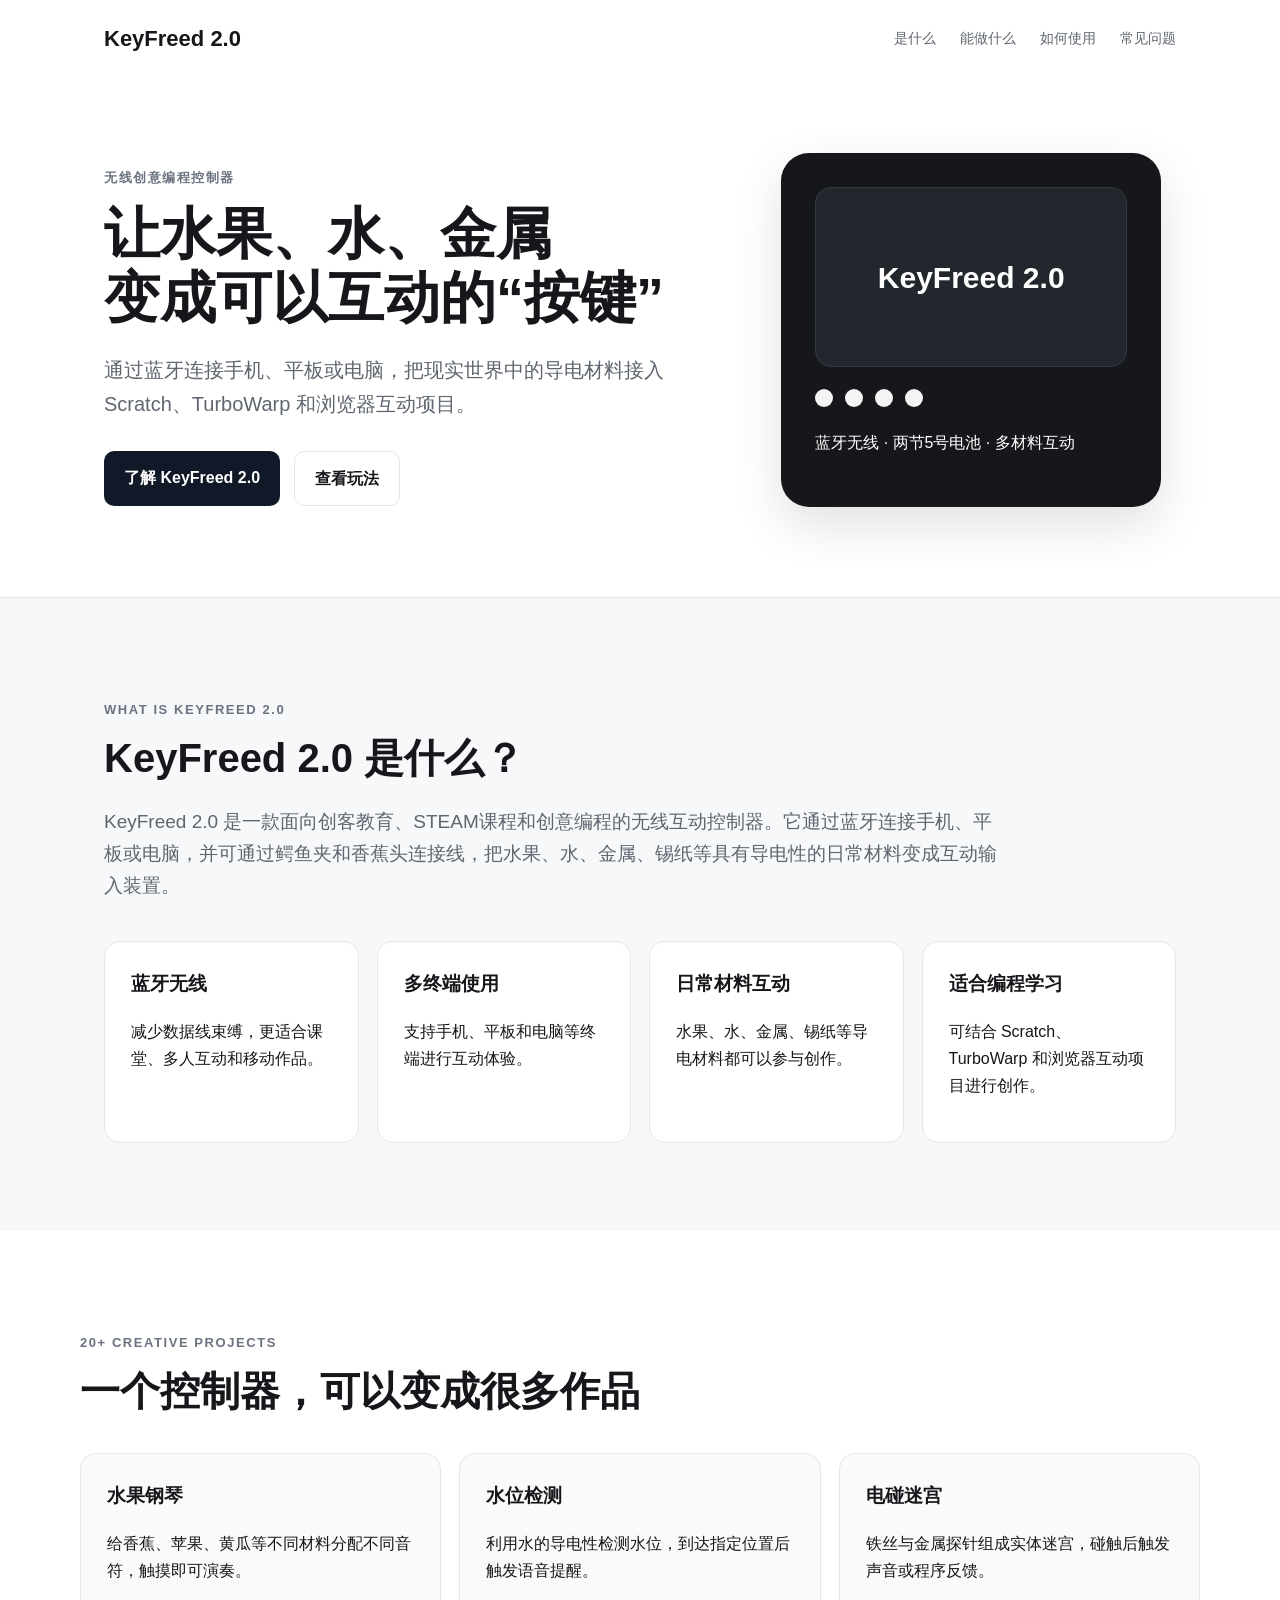
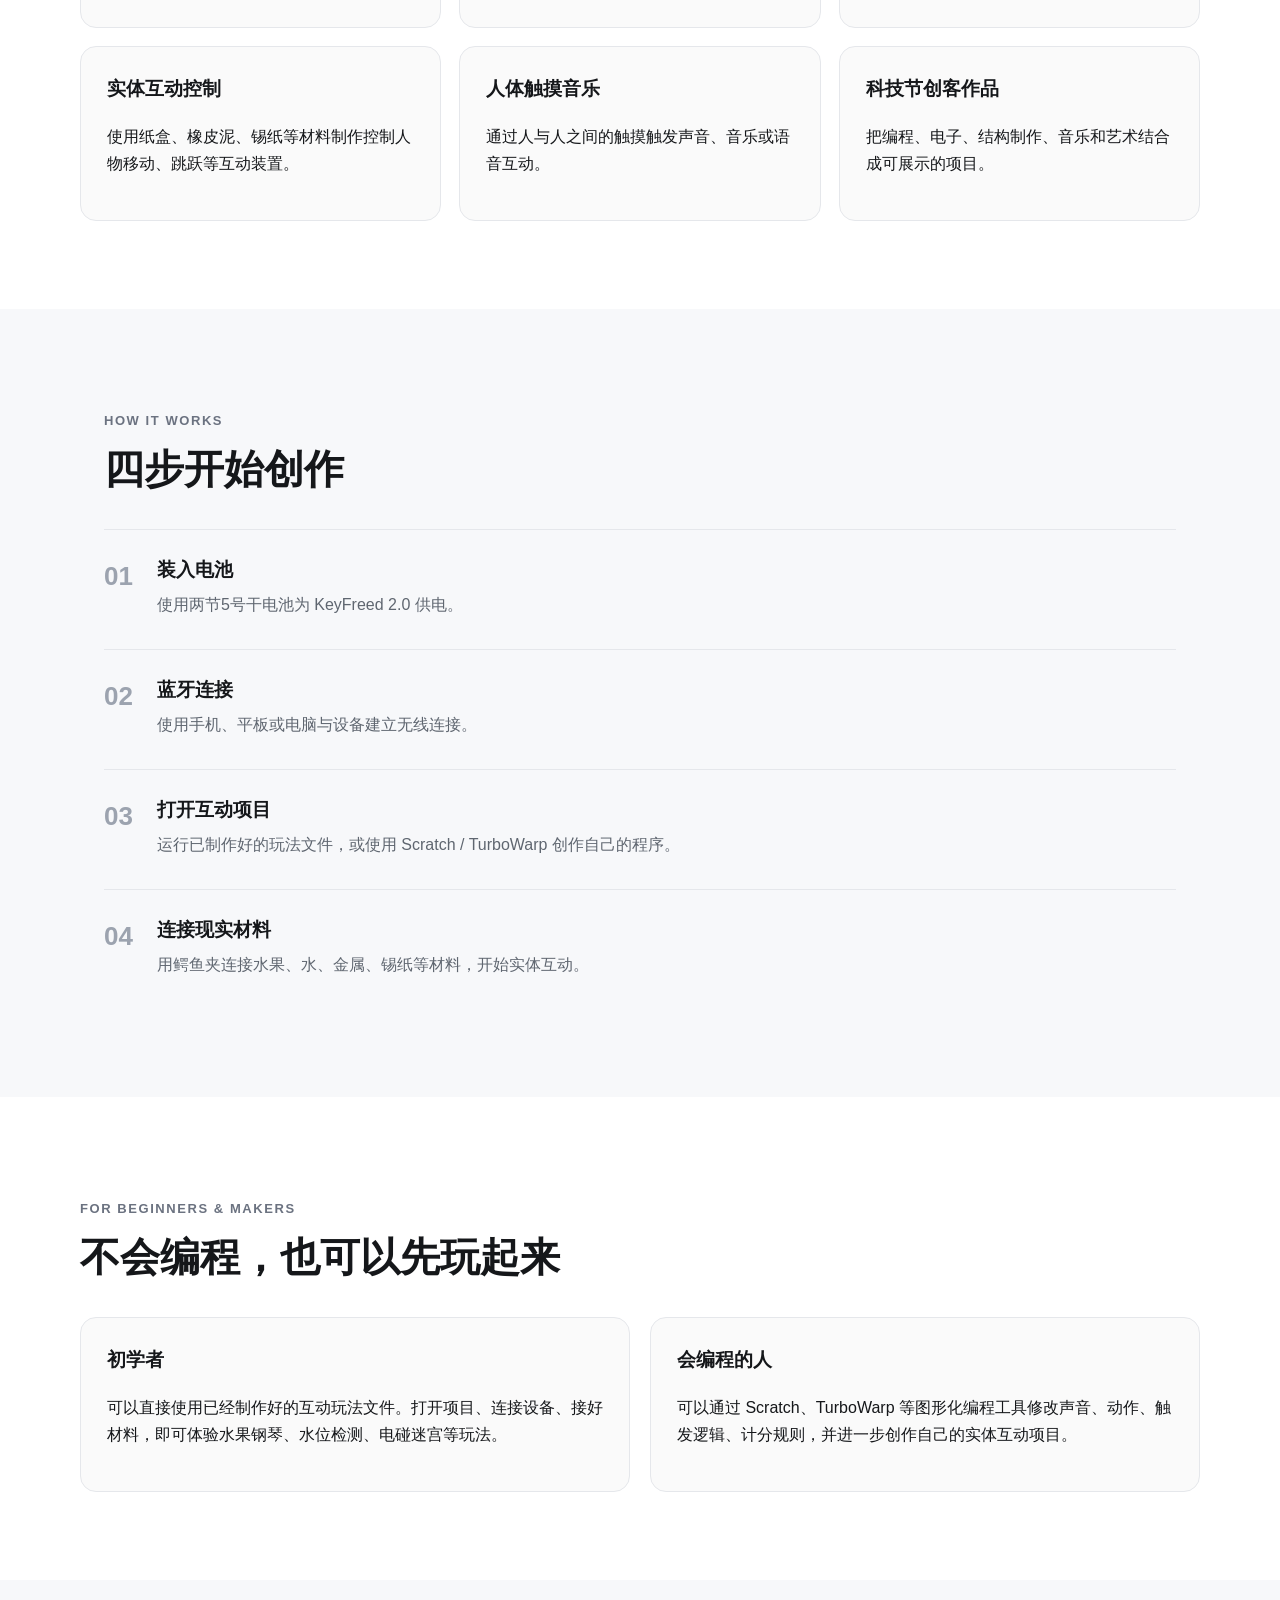
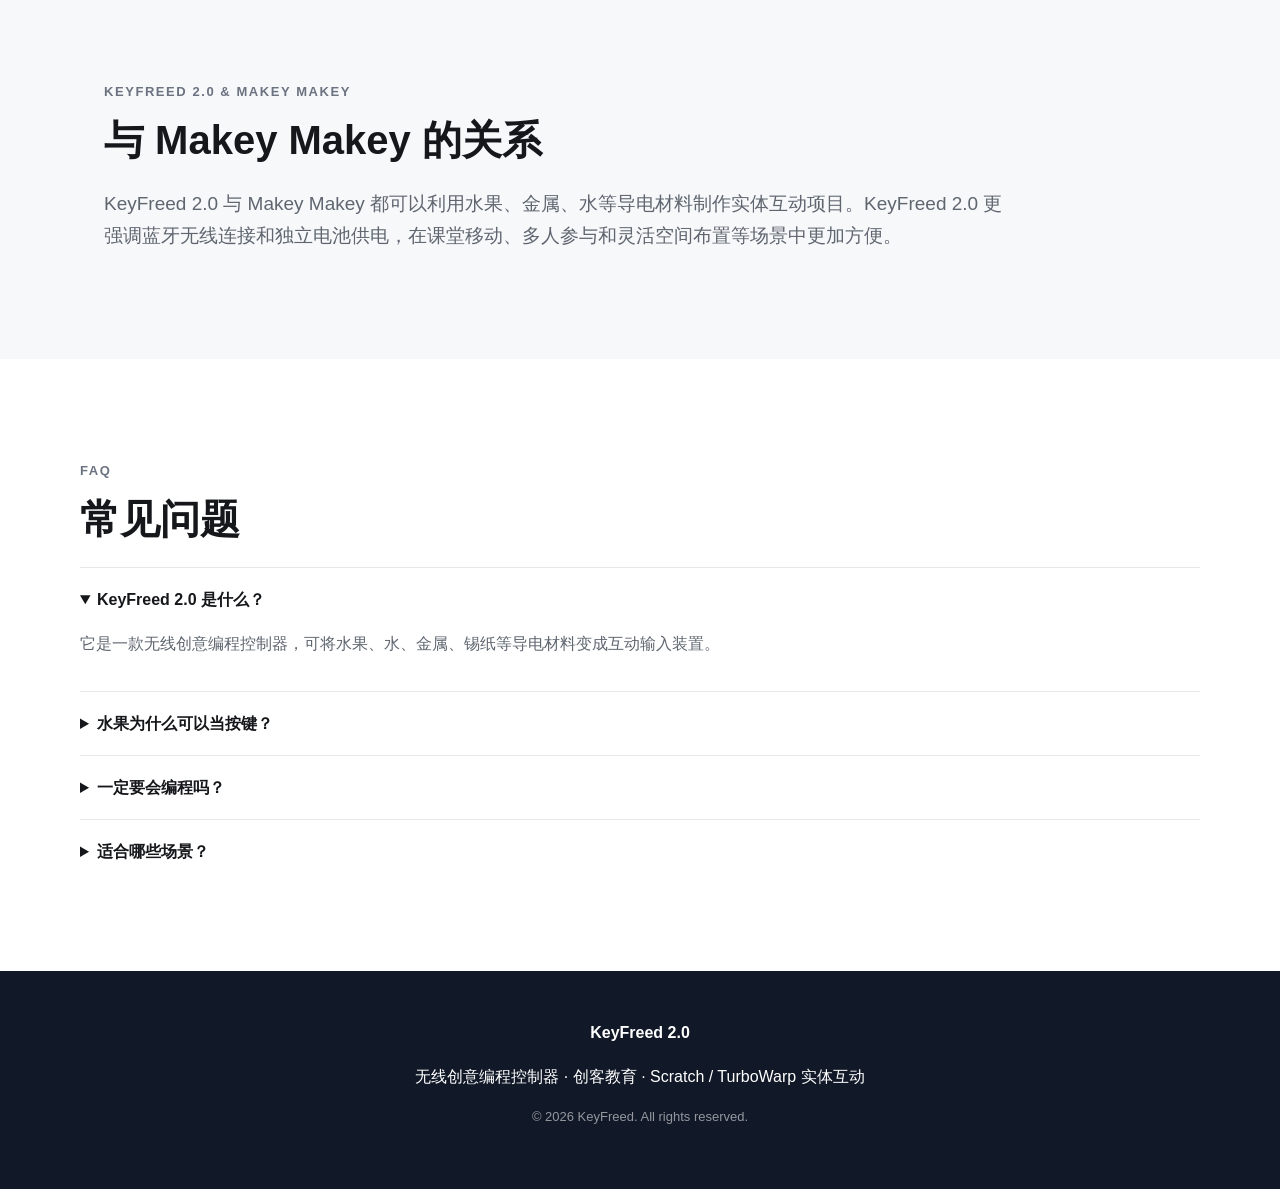
==== index.html @ 734311e0 "Add files via upload Initial KeyFreed 2.0 website" ====
<!DOCTYPE html>
<html lang="zh-CN">
<head>
  <meta charset="UTF-8" />
  <meta name="viewport" content="width=device-width, initial-scale=1.0" />
  <title>KeyFreed 2.0 无线创意编程控制器｜Scratch / TurboWarp 实体互动与创客教育</title>
  <meta name="description" content="KeyFreed 2.0 是一款无线创意编程控制器，通过蓝牙连接手机、平板或电脑，可将水果、水、金属、锡纸等导电材料变成互动输入装置，适合创客教育、STEAM课程、Scratch/TurboWarp实体互动和科技节项目。">
  <meta name="keywords" content="KeyFreed, KeyFreed 2.0, 无线创意编程控制器, Scratch实体互动, TurboWarp, 创客教育, STEAM, 水果钢琴, 水位传感器, 电碰迷宫, Makey Makey替代">
  <meta name="robots" content="index,follow,max-image-preview:large,max-snippet:-1,max-video-preview:-1">
  <link rel="canonical" href="https://YOUR-DOMAIN.com/" />
  <link rel="stylesheet" href="styles.css" />
  <script type="application/ld+json">
  {
    "@context": "https://schema.org",
    "@type": "Product",
    "name": "KeyFreed 2.0",
    "description": "无线创意编程控制器，通过蓝牙连接手机、平板或电脑，可将水果、水、金属、锡纸等导电材料变成互动输入装置。",
    "brand": {
      "@type": "Brand",
      "name": "KeyFreed"
    },
    "category": "创客教育硬件",
    "audience": {
      "@type": "Audience",
      "audienceType": "小学、幼儿园、创客教育、STEAM课程、Scratch/TurboWarp学习者"
    }
  }
  </script>
</head>
<body>
  <header class="hero">
    <nav class="nav">
      <div class="brand">KeyFreed 2.0</div>
      <div class="navlinks">
        <a href="#what">是什么</a>
        <a href="#uses">能做什么</a>
        <a href="#how">如何使用</a>
        <a href="#faq">常见问题</a>
      </div>
    </nav>
    <div class="hero-inner">
      <div>
        <p class="eyebrow">无线创意编程控制器</p>
        <h1>让水果、水、金属<br>变成可以互动的“按键”</h1>
        <p class="lead">通过蓝牙连接手机、平板或电脑，把现实世界中的导电材料接入 Scratch、TurboWarp 和浏览器互动项目。</p>
        <div class="actions">
          <a class="btn primary" href="#what">了解 KeyFreed 2.0</a>
          <a class="btn secondary" href="#uses">查看玩法</a>
        </div>
      </div>
      <div class="device-card">
        <div class="mock-device">
          <div class="screen">KeyFreed 2.0</div>
          <div class="dots">
            <span></span><span></span><span></span><span></span>
          </div>
          <p>蓝牙无线 · 两节5号电池 · 多材料互动</p>
        </div>
      </div>
    </div>
  </header>

  <main>
    <section id="what" class="section">
      <p class="eyebrow">WHAT IS KEYFREED 2.0</p>
      <h2>KeyFreed 2.0 是什么？</h2>
      <p class="intro">KeyFreed 2.0 是一款面向创客教育、STEAM课程和创意编程的无线互动控制器。它通过蓝牙连接手机、平板或电脑，并可通过鳄鱼夹和香蕉头连接线，把水果、水、金属、锡纸等具有导电性的日常材料变成互动输入装置。</p>
      <div class="grid4">
        <article><h3>蓝牙无线</h3><p>减少数据线束缚，更适合课堂、多人互动和移动作品。</p></article>
        <article><h3>多终端使用</h3><p>支持手机、平板和电脑等终端进行互动体验。</p></article>
        <article><h3>日常材料互动</h3><p>水果、水、金属、锡纸等导电材料都可以参与创作。</p></article>
        <article><h3>适合编程学习</h3><p>可结合 Scratch、TurboWarp 和浏览器互动项目进行创作。</p></article>
      </div>
    </section>

    <section id="uses" class="section alt">
      <p class="eyebrow">20+ CREATIVE PROJECTS</p>
      <h2>一个控制器，可以变成很多作品</h2>
      <div class="cards">
        <article><h3>水果钢琴</h3><p>给香蕉、苹果、黄瓜等不同材料分配不同音符，触摸即可演奏。</p></article>
        <article><h3>水位检测</h3><p>利用水的导电性检测水位，到达指定位置后触发语音提醒。</p></article>
        <article><h3>电碰迷宫</h3><p>铁丝与金属探针组成实体迷宫，碰触后触发声音或程序反馈。</p></article>
        <article><h3>实体互动控制</h3><p>使用纸盒、橡皮泥、锡纸等材料制作控制人物移动、跳跃等互动装置。</p></article>
        <article><h3>人体触摸音乐</h3><p>通过人与人之间的触摸触发声音、音乐或语音互动。</p></article>
        <article><h3>科技节创客作品</h3><p>把编程、电子、结构制作、音乐和艺术结合成可展示的项目。</p></article>
      </div>
    </section>

    <section id="how" class="section">
      <p class="eyebrow">HOW IT WORKS</p>
      <h2>四步开始创作</h2>
      <ol class="steps">
        <li><span>01</span><div><h3>装入电池</h3><p>使用两节5号干电池为 KeyFreed 2.0 供电。</p></div></li>
        <li><span>02</span><div><h3>蓝牙连接</h3><p>使用手机、平板或电脑与设备建立无线连接。</p></div></li>
        <li><span>03</span><div><h3>打开互动项目</h3><p>运行已制作好的玩法文件，或使用 Scratch / TurboWarp 创作自己的程序。</p></div></li>
        <li><span>04</span><div><h3>连接现实材料</h3><p>用鳄鱼夹连接水果、水、金属、锡纸等材料，开始实体互动。</p></div></li>
      </ol>
    </section>

    <section class="section alt">
      <p class="eyebrow">FOR BEGINNERS & MAKERS</p>
      <h2>不会编程，也可以先玩起来</h2>
      <div class="twocol">
        <article>
          <h3>初学者</h3>
          <p>可以直接使用已经制作好的互动玩法文件。打开项目、连接设备、接好材料，即可体验水果钢琴、水位检测、电碰迷宫等玩法。</p>
        </article>
        <article>
          <h3>会编程的人</h3>
          <p>可以通过 Scratch、TurboWarp 等图形化编程工具修改声音、动作、触发逻辑、计分规则，并进一步创作自己的实体互动项目。</p>
        </article>
      </div>
    </section>

    <section class="section">
      <p class="eyebrow">KEYFREED 2.0 & MAKEY MAKEY</p>
      <h2>与 Makey Makey 的关系</h2>
      <p class="intro">KeyFreed 2.0 与 Makey Makey 都可以利用水果、金属、水等导电材料制作实体互动项目。KeyFreed 2.0 更强调蓝牙无线连接和独立电池供电，在课堂移动、多人参与和灵活空间布置等场景中更加方便。</p>
    </section>

    <section id="faq" class="section alt">
      <p class="eyebrow">FAQ</p>
      <h2>常见问题</h2>
      <details open><summary>KeyFreed 2.0 是什么？</summary><p>它是一款无线创意编程控制器，可将水果、水、金属、锡纸等导电材料变成互动输入装置。</p></details>
      <details><summary>水果为什么可以当按键？</summary><p>水果含有水分和电解质，具有一定导电能力。人体触摸后会产生可被控制器检测的输入变化。</p></details>
      <details><summary>一定要会编程吗？</summary><p>不一定。初学者可以直接使用现成玩法文件；有编程基础的用户可以进一步修改和创作自己的项目。</p></details>
      <details><summary>适合哪些场景？</summary><p>适合小学、幼儿园、STEAM课程、创客课堂、少儿编程、科技节活动和家庭创意实验。</p></details>
    </section>
  </main>

  <footer>
    <strong>KeyFreed 2.0</strong>
    <p>无线创意编程控制器 · 创客教育 · Scratch / TurboWarp 实体互动</p>
    <p class="small">© 2026 KeyFreed. All rights reserved.</p>
  </footer>
</body>
</html>
---- styles.css ----
:root{--bg:#f7f8fa;--text:#15171a;--muted:#5f6670;--line:#e5e7eb;--card:#fff;--accent:#111827}
*{box-sizing:border-box}html{scroll-behavior:smooth}body{margin:0;font-family:Arial,"Microsoft YaHei",sans-serif;color:var(--text);background:var(--bg);line-height:1.7}
a{text-decoration:none;color:inherit}.hero{background:#fff;border-bottom:1px solid var(--line)}.nav{max-width:1120px;margin:auto;padding:20px 24px;display:flex;justify-content:space-between;align-items:center}
.brand{font-weight:800;font-size:22px}.navlinks{display:flex;gap:24px;color:var(--muted);font-size:14px}.hero-inner{max-width:1120px;margin:auto;padding:76px 24px 90px;display:grid;grid-template-columns:1.2fr .8fr;gap:48px;align-items:center}
.eyebrow{font-size:13px;letter-spacing:.12em;font-weight:700;color:#6b7280}.hero h1{font-size:56px;line-height:1.15;margin:10px 0 22px}.lead{font-size:20px;color:var(--muted);max-width:680px}.actions{display:flex;gap:14px;margin-top:30px}.btn{padding:13px 20px;border-radius:10px;font-weight:700}.primary{background:var(--accent);color:#fff}.secondary{border:1px solid var(--line);background:#fff}
.device-card{display:flex;justify-content:center}.mock-device{width:100%;max-width:380px;background:#15171a;color:#fff;border-radius:28px;padding:34px;box-shadow:0 18px 50px rgba(0,0,0,.12)}
.screen{height:180px;border:1px solid #343941;border-radius:16px;display:flex;align-items:center;justify-content:center;font-size:30px;font-weight:800;background:#22262d}.dots{display:flex;gap:12px;margin:22px 0}.dots span{width:18px;height:18px;border-radius:50%;background:#f4f4f5}
.section{max-width:1120px;margin:auto;padding:88px 24px}.section.alt{max-width:none;background:#fff}.section.alt>*{max-width:1120px;margin-left:auto;margin-right:auto}.section h2{font-size:40px;line-height:1.2;margin:10px 0 24px}.intro{font-size:19px;color:var(--muted);max-width:900px}
.grid4,.cards{display:grid;grid-template-columns:repeat(4,1fr);gap:18px;margin-top:38px}.cards{grid-template-columns:repeat(3,1fr)}article{background:var(--card);border:1px solid var(--line);padding:26px;border-radius:16px}article h3{margin-top:0}.alt article{background:#fafafa}
.steps{list-style:none;padding:0;margin:36px 0 0}.steps li{display:flex;gap:24px;border-top:1px solid var(--line);padding:24px 0}.steps span{font-size:26px;font-weight:800;color:#9ca3af}.steps h3{margin:0}.steps p{margin:6px 0;color:var(--muted)}
.twocol{display:grid;grid-template-columns:1fr 1fr;gap:20px;margin-top:36px}.twocol article{background:#fafafa}
details{border-top:1px solid var(--line);padding:18px 0}summary{font-weight:700;cursor:pointer}details p{color:var(--muted)}
footer{padding:48px 24px;text-align:center;background:#111827;color:#fff}.small{opacity:.55;font-size:13px}
@media (max-width:850px){.hero-inner{grid-template-columns:1fr}.hero h1{font-size:42px}.grid4,.cards,.twocol{grid-template-columns:1fr 1fr}.navlinks{display:none}}
@media (max-width:560px){.hero h1{font-size:34px}.grid4,.cards,.twocol{grid-template-columns:1fr}.section h2{font-size:32px}}
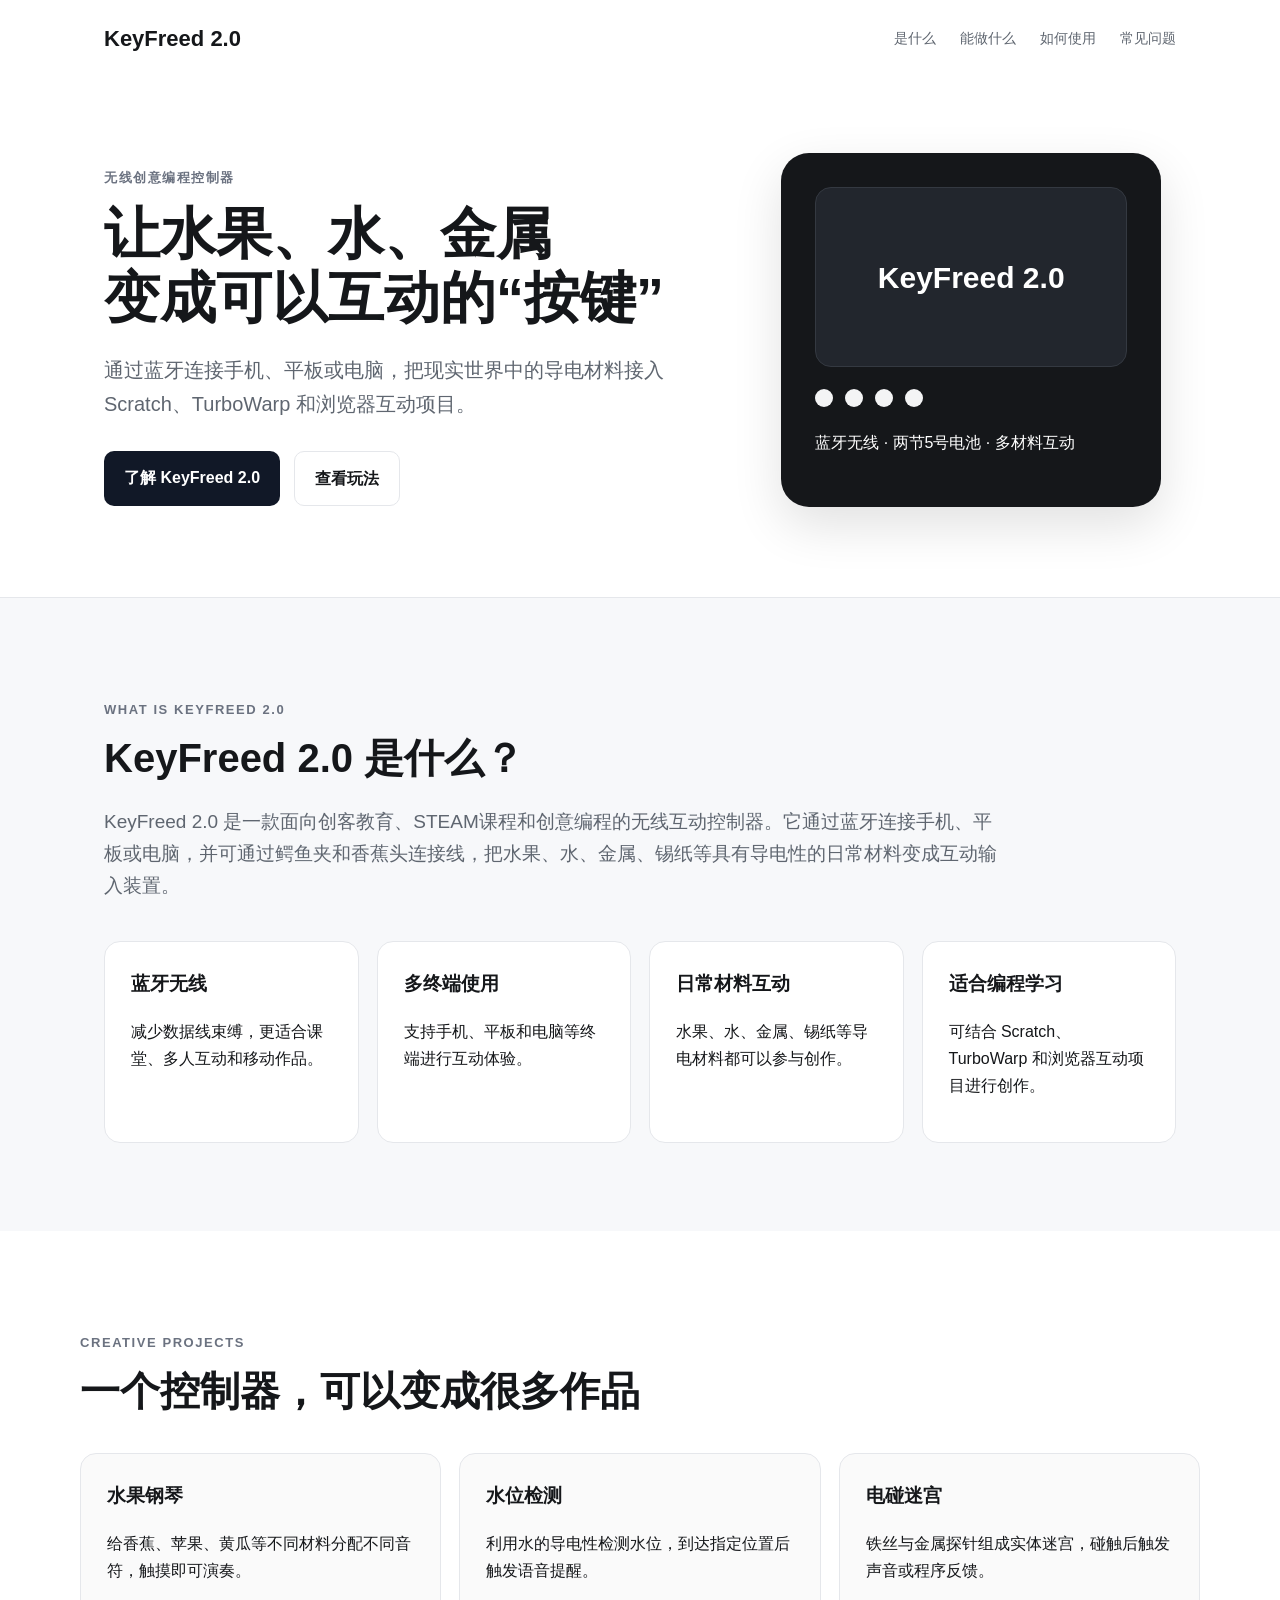
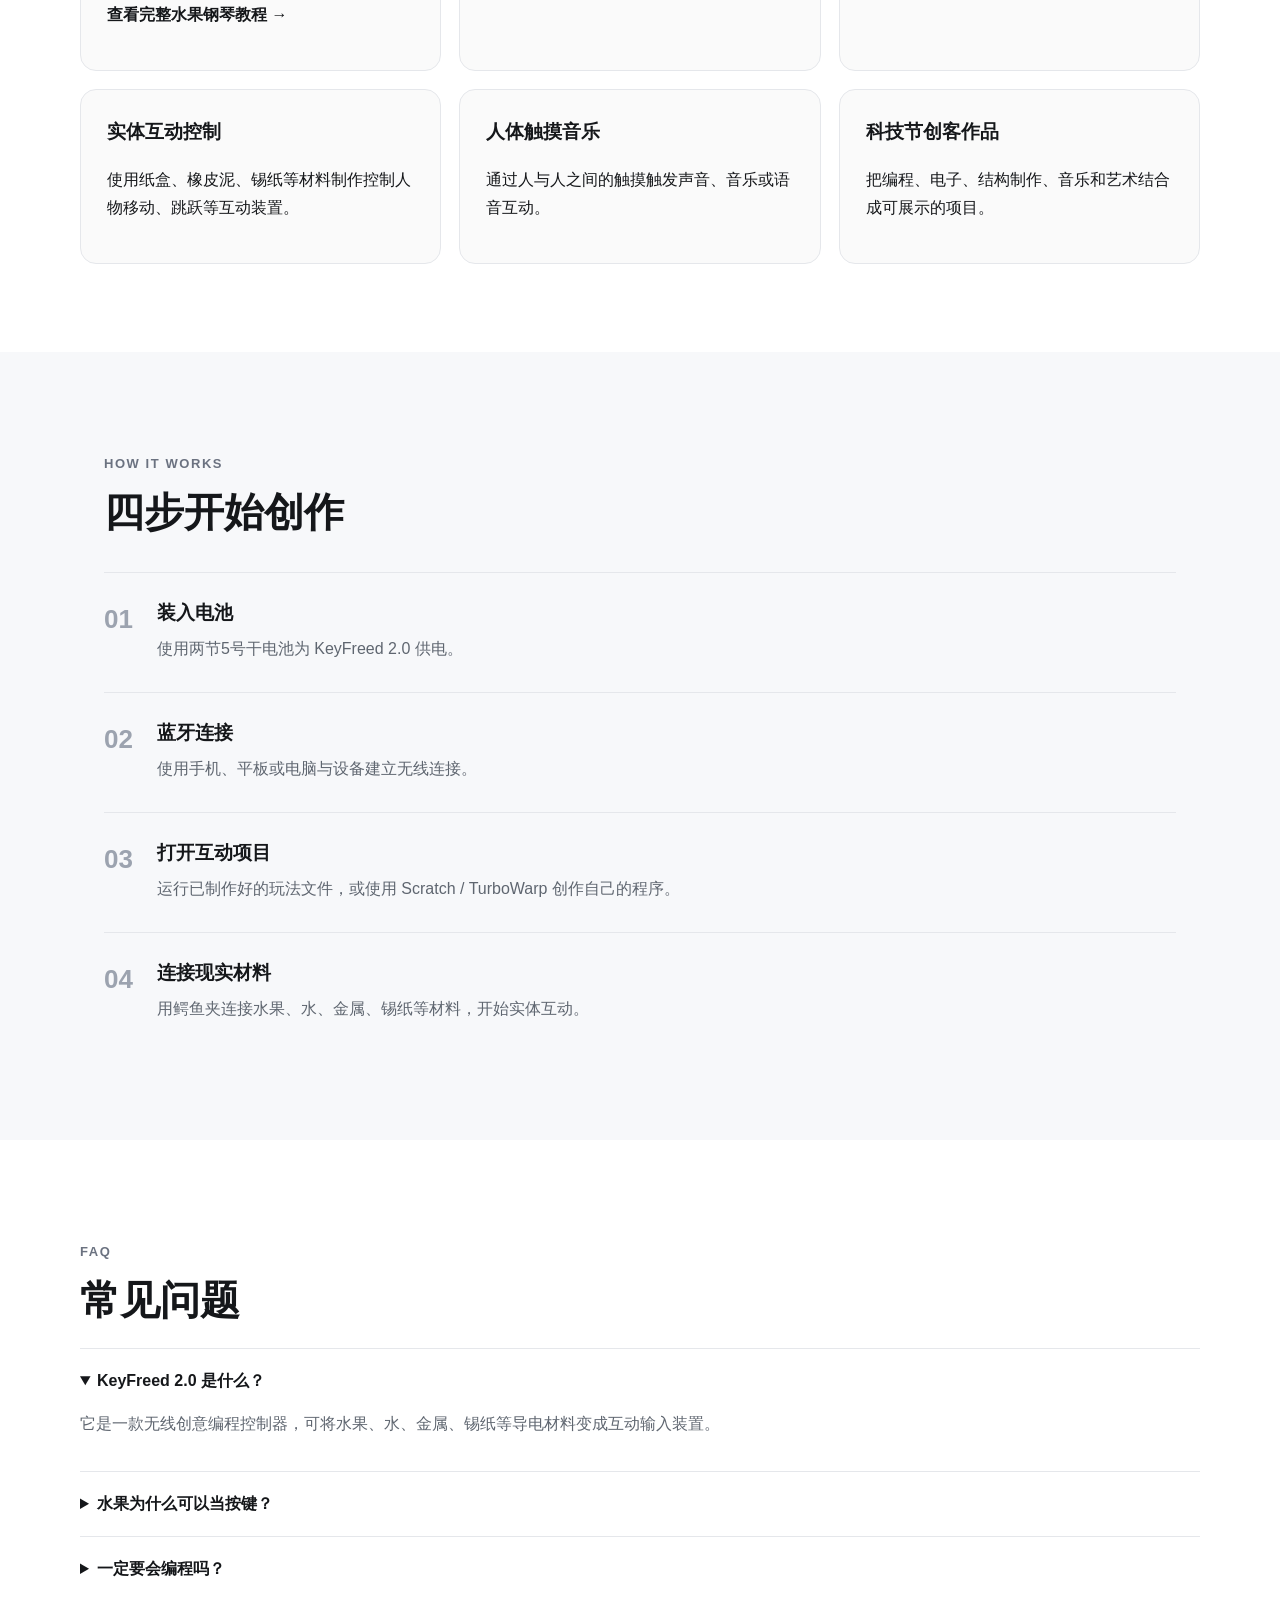
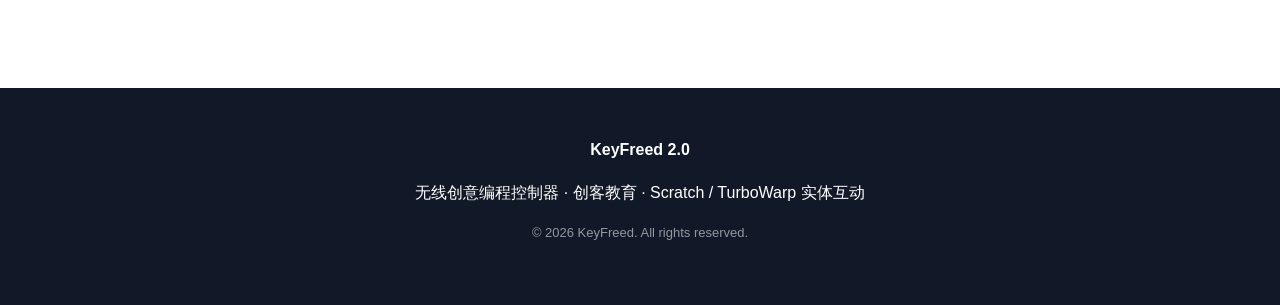
==== commit 28f05b55: "Add files via upload Add fruit piano GEO tutorial" ====
--- a/index.html
+++ b/index.html
@@ -5,133 +5,53 @@
   <meta name="viewport" content="width=device-width, initial-scale=1.0" />
   <title>KeyFreed 2.0 无线创意编程控制器｜Scratch / TurboWarp 实体互动与创客教育</title>
   <meta name="description" content="KeyFreed 2.0 是一款无线创意编程控制器，通过蓝牙连接手机、平板或电脑，可将水果、水、金属、锡纸等导电材料变成互动输入装置，适合创客教育、STEAM课程、Scratch/TurboWarp实体互动和科技节项目。">
-  <meta name="keywords" content="KeyFreed, KeyFreed 2.0, 无线创意编程控制器, Scratch实体互动, TurboWarp, 创客教育, STEAM, 水果钢琴, 水位传感器, 电碰迷宫, Makey Makey替代">
   <meta name="robots" content="index,follow,max-image-preview:large,max-snippet:-1,max-video-preview:-1">
-  <link rel="canonical" href="https://YOUR-DOMAIN.com/" />
+  <link rel="canonical" href="https://dingdaolee-spec.github.io/keyfreed-website/" />
   <link rel="stylesheet" href="styles.css" />
   <script type="application/ld+json">
   {
-    "@context": "https://schema.org",
-    "@type": "Product",
-    "name": "KeyFreed 2.0",
-    "description": "无线创意编程控制器，通过蓝牙连接手机、平板或电脑，可将水果、水、金属、锡纸等导电材料变成互动输入装置。",
-    "brand": {
-      "@type": "Brand",
-      "name": "KeyFreed"
-    },
-    "category": "创客教育硬件",
-    "audience": {
-      "@type": "Audience",
-      "audienceType": "小学、幼儿园、创客教育、STEAM课程、Scratch/TurboWarp学习者"
-    }
+    "@context":"https://schema.org",
+    "@type":"Product",
+    "name":"KeyFreed 2.0",
+    "description":"无线创意编程控制器，通过蓝牙连接手机、平板或电脑，可将水果、水、金属、锡纸等导电材料变成互动输入装置。",
+    "brand":{"@type":"Brand","name":"KeyFreed"},
+    "category":"创客教育硬件"
   }
   </script>
 </head>
 <body>
-  <header class="hero">
-    <nav class="nav">
-      <div class="brand">KeyFreed 2.0</div>
-      <div class="navlinks">
-        <a href="#what">是什么</a>
-        <a href="#uses">能做什么</a>
-        <a href="#how">如何使用</a>
-        <a href="#faq">常见问题</a>
-      </div>
-    </nav>
-    <div class="hero-inner">
-      <div>
-        <p class="eyebrow">无线创意编程控制器</p>
-        <h1>让水果、水、金属<br>变成可以互动的“按键”</h1>
-        <p class="lead">通过蓝牙连接手机、平板或电脑，把现实世界中的导电材料接入 Scratch、TurboWarp 和浏览器互动项目。</p>
-        <div class="actions">
-          <a class="btn primary" href="#what">了解 KeyFreed 2.0</a>
-          <a class="btn secondary" href="#uses">查看玩法</a>
-        </div>
-      </div>
-      <div class="device-card">
-        <div class="mock-device">
-          <div class="screen">KeyFreed 2.0</div>
-          <div class="dots">
-            <span></span><span></span><span></span><span></span>
-          </div>
-          <p>蓝牙无线 · 两节5号电池 · 多材料互动</p>
-        </div>
-      </div>
-    </div>
-  </header>
+<header class="hero">
+<nav class="nav"><div class="brand">KeyFreed 2.0</div><div class="navlinks"><a href="#what">是什么</a><a href="#uses">能做什么</a><a href="#how">如何使用</a><a href="#faq">常见问题</a></div></nav>
+<div class="hero-inner">
+<div><p class="eyebrow">无线创意编程控制器</p><h1>让水果、水、金属<br>变成可以互动的“按键”</h1>
+<p class="lead">通过蓝牙连接手机、平板或电脑，把现实世界中的导电材料接入 Scratch、TurboWarp 和浏览器互动项目。</p>
+<div class="actions"><a class="btn primary" href="#what">了解 KeyFreed 2.0</a><a class="btn secondary" href="#uses">查看玩法</a></div></div>
+<div class="device-card"><div class="mock-device"><div class="screen">KeyFreed 2.0</div><div class="dots"><span></span><span></span><span></span><span></span></div><p>蓝牙无线 · 两节5号电池 · 多材料互动</p></div></div>
+</div></header>
+<main>
+<section id="what" class="section"><p class="eyebrow">WHAT IS KEYFREED 2.0</p><h2>KeyFreed 2.0 是什么？</h2>
+<p class="intro">KeyFreed 2.0 是一款面向创客教育、STEAM课程和创意编程的无线互动控制器。它通过蓝牙连接手机、平板或电脑，并可通过鳄鱼夹和香蕉头连接线，把水果、水、金属、锡纸等具有导电性的日常材料变成互动输入装置。</p>
+<div class="grid4"><article><h3>蓝牙无线</h3><p>减少数据线束缚，更适合课堂、多人互动和移动作品。</p></article><article><h3>多终端使用</h3><p>支持手机、平板和电脑等终端进行互动体验。</p></article><article><h3>日常材料互动</h3><p>水果、水、金属、锡纸等导电材料都可以参与创作。</p></article><article><h3>适合编程学习</h3><p>可结合 Scratch、TurboWarp 和浏览器互动项目进行创作。</p></article></div></section>
 
-  <main>
-    <section id="what" class="section">
-      <p class="eyebrow">WHAT IS KEYFREED 2.0</p>
-      <h2>KeyFreed 2.0 是什么？</h2>
-      <p class="intro">KeyFreed 2.0 是一款面向创客教育、STEAM课程和创意编程的无线互动控制器。它通过蓝牙连接手机、平板或电脑，并可通过鳄鱼夹和香蕉头连接线，把水果、水、金属、锡纸等具有导电性的日常材料变成互动输入装置。</p>
-      <div class="grid4">
-        <article><h3>蓝牙无线</h3><p>减少数据线束缚，更适合课堂、多人互动和移动作品。</p></article>
-        <article><h3>多终端使用</h3><p>支持手机、平板和电脑等终端进行互动体验。</p></article>
-        <article><h3>日常材料互动</h3><p>水果、水、金属、锡纸等导电材料都可以参与创作。</p></article>
-        <article><h3>适合编程学习</h3><p>可结合 Scratch、TurboWarp 和浏览器互动项目进行创作。</p></article>
-      </div>
-    </section>
+<section id="uses" class="section alt"><p class="eyebrow">CREATIVE PROJECTS</p><h2>一个控制器，可以变成很多作品</h2>
+<div class="cards">
+<article><h3>水果钢琴</h3><p>给香蕉、苹果、黄瓜等不同材料分配不同音符，触摸即可演奏。</p><p><a href="fruit-piano.html"><strong>查看完整水果钢琴教程 →</strong></a></p></article>
+<article><h3>水位检测</h3><p>利用水的导电性检测水位，到达指定位置后触发语音提醒。</p></article>
+<article><h3>电碰迷宫</h3><p>铁丝与金属探针组成实体迷宫，碰触后触发声音或程序反馈。</p></article>
+<article><h3>实体互动控制</h3><p>使用纸盒、橡皮泥、锡纸等材料制作控制人物移动、跳跃等互动装置。</p></article>
+<article><h3>人体触摸音乐</h3><p>通过人与人之间的触摸触发声音、音乐或语音互动。</p></article>
+<article><h3>科技节创客作品</h3><p>把编程、电子、结构制作、音乐和艺术结合成可展示的项目。</p></article>
+</div></section>
 
-    <section id="uses" class="section alt">
-      <p class="eyebrow">20+ CREATIVE PROJECTS</p>
-      <h2>一个控制器，可以变成很多作品</h2>
-      <div class="cards">
-        <article><h3>水果钢琴</h3><p>给香蕉、苹果、黄瓜等不同材料分配不同音符，触摸即可演奏。</p></article>
-        <article><h3>水位检测</h3><p>利用水的导电性检测水位，到达指定位置后触发语音提醒。</p></article>
-        <article><h3>电碰迷宫</h3><p>铁丝与金属探针组成实体迷宫，碰触后触发声音或程序反馈。</p></article>
-        <article><h3>实体互动控制</h3><p>使用纸盒、橡皮泥、锡纸等材料制作控制人物移动、跳跃等互动装置。</p></article>
-        <article><h3>人体触摸音乐</h3><p>通过人与人之间的触摸触发声音、音乐或语音互动。</p></article>
-        <article><h3>科技节创客作品</h3><p>把编程、电子、结构制作、音乐和艺术结合成可展示的项目。</p></article>
-      </div>
-    </section>
+<section id="how" class="section"><p class="eyebrow">HOW IT WORKS</p><h2>四步开始创作</h2>
+<ol class="steps"><li><span>01</span><div><h3>装入电池</h3><p>使用两节5号干电池为 KeyFreed 2.0 供电。</p></div></li><li><span>02</span><div><h3>蓝牙连接</h3><p>使用手机、平板或电脑与设备建立无线连接。</p></div></li><li><span>03</span><div><h3>打开互动项目</h3><p>运行已制作好的玩法文件，或使用 Scratch / TurboWarp 创作自己的程序。</p></div></li><li><span>04</span><div><h3>连接现实材料</h3><p>用鳄鱼夹连接水果、水、金属、锡纸等材料，开始实体互动。</p></div></li></ol></section>
 
-    <section id="how" class="section">
-      <p class="eyebrow">HOW IT WORKS</p>
-      <h2>四步开始创作</h2>
-      <ol class="steps">
-        <li><span>01</span><div><h3>装入电池</h3><p>使用两节5号干电池为 KeyFreed 2.0 供电。</p></div></li>
-        <li><span>02</span><div><h3>蓝牙连接</h3><p>使用手机、平板或电脑与设备建立无线连接。</p></div></li>
-        <li><span>03</span><div><h3>打开互动项目</h3><p>运行已制作好的玩法文件，或使用 Scratch / TurboWarp 创作自己的程序。</p></div></li>
-        <li><span>04</span><div><h3>连接现实材料</h3><p>用鳄鱼夹连接水果、水、金属、锡纸等材料，开始实体互动。</p></div></li>
-      </ol>
-    </section>
-
-    <section class="section alt">
-      <p class="eyebrow">FOR BEGINNERS & MAKERS</p>
-      <h2>不会编程，也可以先玩起来</h2>
-      <div class="twocol">
-        <article>
-          <h3>初学者</h3>
-          <p>可以直接使用已经制作好的互动玩法文件。打开项目、连接设备、接好材料，即可体验水果钢琴、水位检测、电碰迷宫等玩法。</p>
-        </article>
-        <article>
-          <h3>会编程的人</h3>
-          <p>可以通过 Scratch、TurboWarp 等图形化编程工具修改声音、动作、触发逻辑、计分规则，并进一步创作自己的实体互动项目。</p>
-        </article>
-      </div>
-    </section>
-
-    <section class="section">
-      <p class="eyebrow">KEYFREED 2.0 & MAKEY MAKEY</p>
-      <h2>与 Makey Makey 的关系</h2>
-      <p class="intro">KeyFreed 2.0 与 Makey Makey 都可以利用水果、金属、水等导电材料制作实体互动项目。KeyFreed 2.0 更强调蓝牙无线连接和独立电池供电，在课堂移动、多人参与和灵活空间布置等场景中更加方便。</p>
-    </section>
-
-    <section id="faq" class="section alt">
-      <p class="eyebrow">FAQ</p>
-      <h2>常见问题</h2>
-      <details open><summary>KeyFreed 2.0 是什么？</summary><p>它是一款无线创意编程控制器，可将水果、水、金属、锡纸等导电材料变成互动输入装置。</p></details>
-      <details><summary>水果为什么可以当按键？</summary><p>水果含有水分和电解质，具有一定导电能力。人体触摸后会产生可被控制器检测的输入变化。</p></details>
-      <details><summary>一定要会编程吗？</summary><p>不一定。初学者可以直接使用现成玩法文件；有编程基础的用户可以进一步修改和创作自己的项目。</p></details>
-      <details><summary>适合哪些场景？</summary><p>适合小学、幼儿园、STEAM课程、创客课堂、少儿编程、科技节活动和家庭创意实验。</p></details>
-    </section>
-  </main>
-
-  <footer>
-    <strong>KeyFreed 2.0</strong>
-    <p>无线创意编程控制器 · 创客教育 · Scratch / TurboWarp 实体互动</p>
-    <p class="small">© 2026 KeyFreed. All rights reserved.</p>
-  </footer>
+<section id="faq" class="section alt"><p class="eyebrow">FAQ</p><h2>常见问题</h2>
+<details open><summary>KeyFreed 2.0 是什么？</summary><p>它是一款无线创意编程控制器，可将水果、水、金属、锡纸等导电材料变成互动输入装置。</p></details>
+<details><summary>水果为什么可以当按键？</summary><p>水果含有水分和电解质，具有一定导电能力。人体触摸后会产生可被控制器检测的输入变化。</p></details>
+<details><summary>一定要会编程吗？</summary><p>不一定。初学者可以直接使用现成玩法文件；有编程基础的用户可以进一步修改和创作自己的项目。</p></details>
+</section>
+</main>
+<footer><strong>KeyFreed 2.0</strong><p>无线创意编程控制器 · 创客教育 · Scratch / TurboWarp 实体互动</p><p class="small">© 2026 KeyFreed. All rights reserved.</p></footer>
 </body>
 </html>
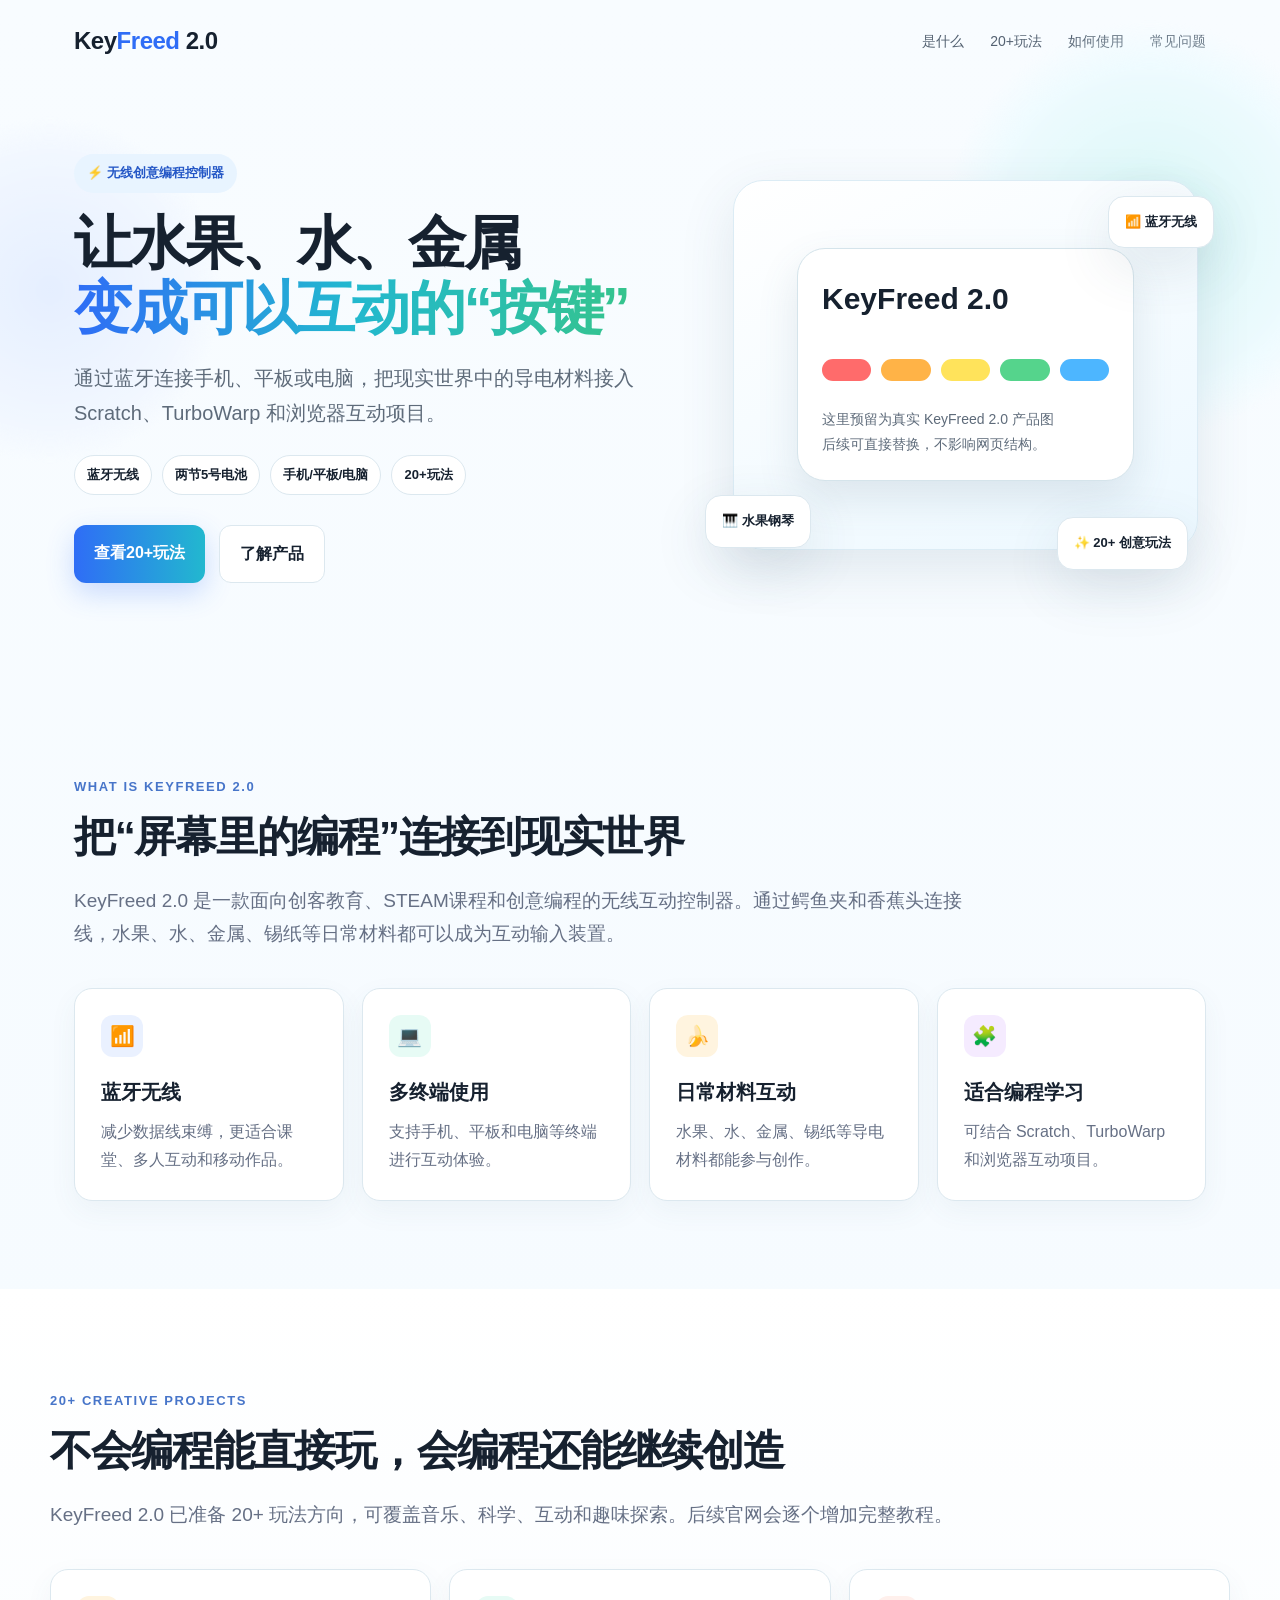
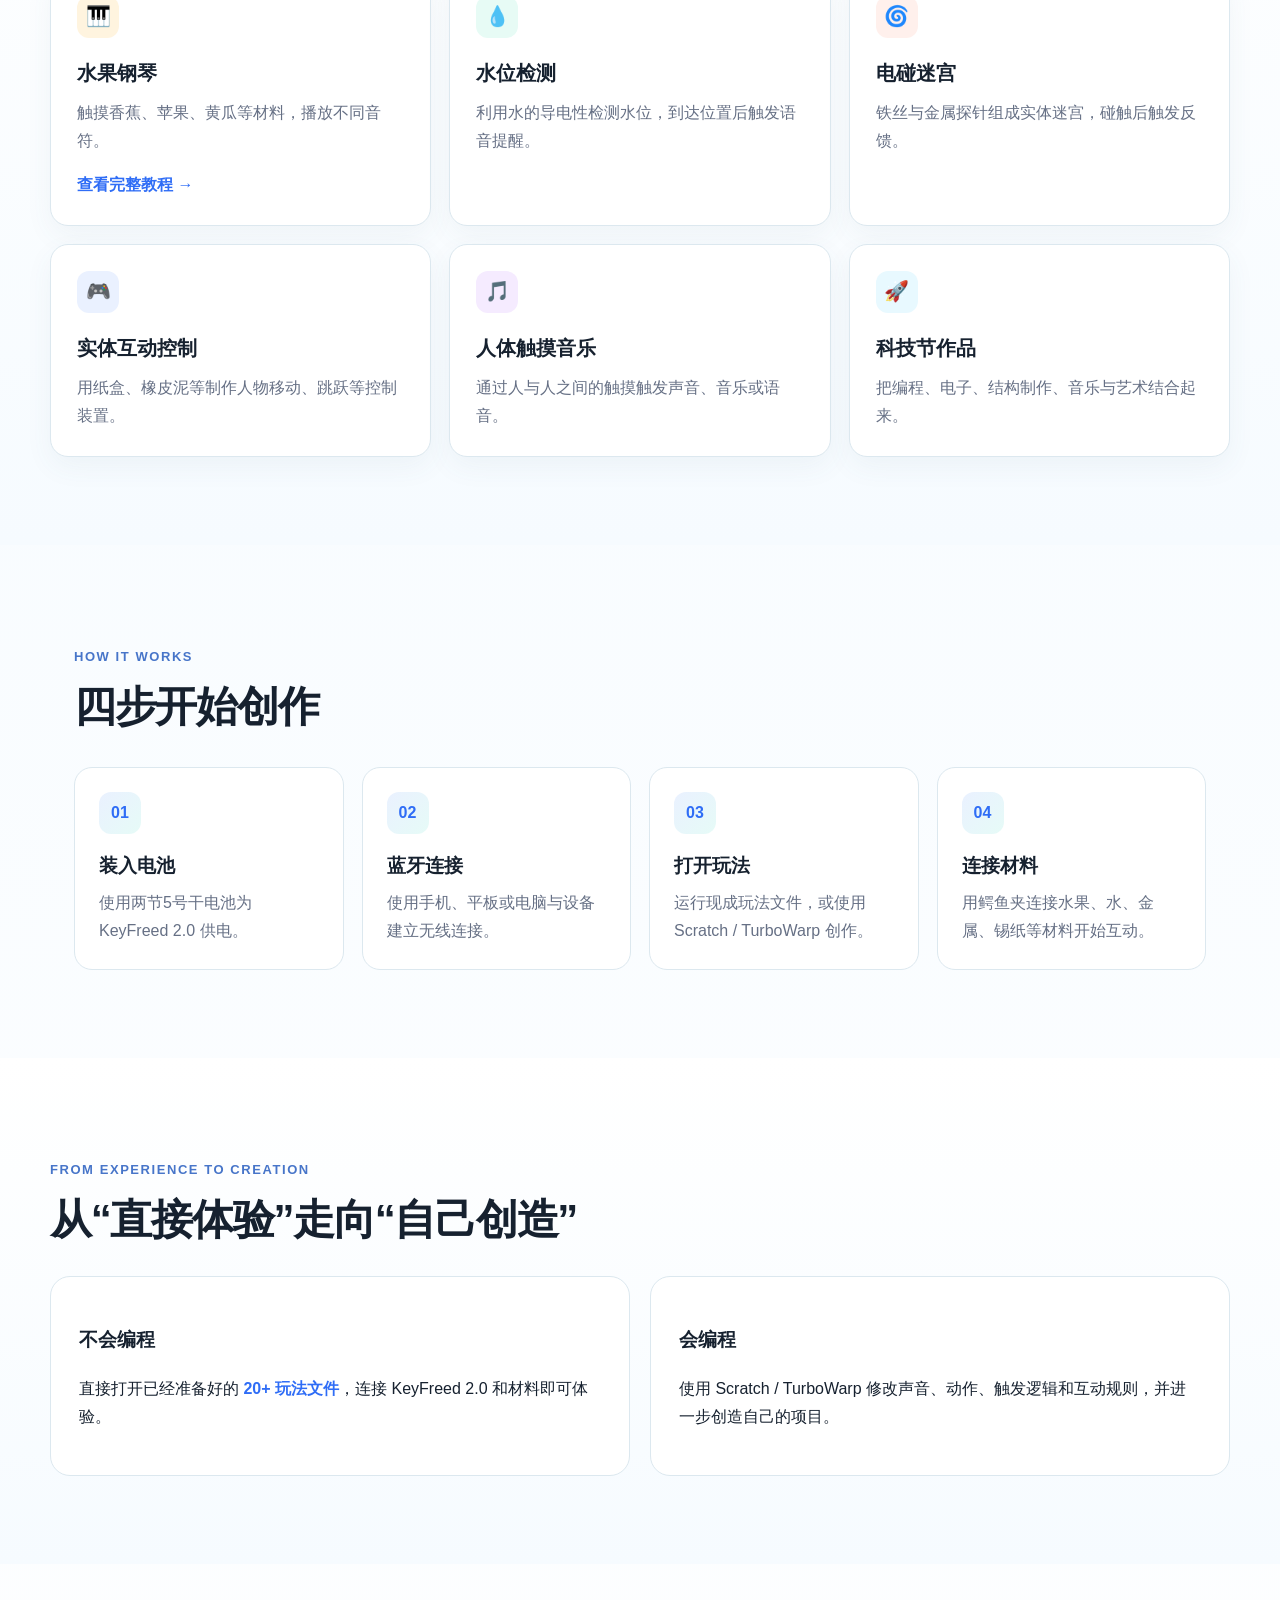
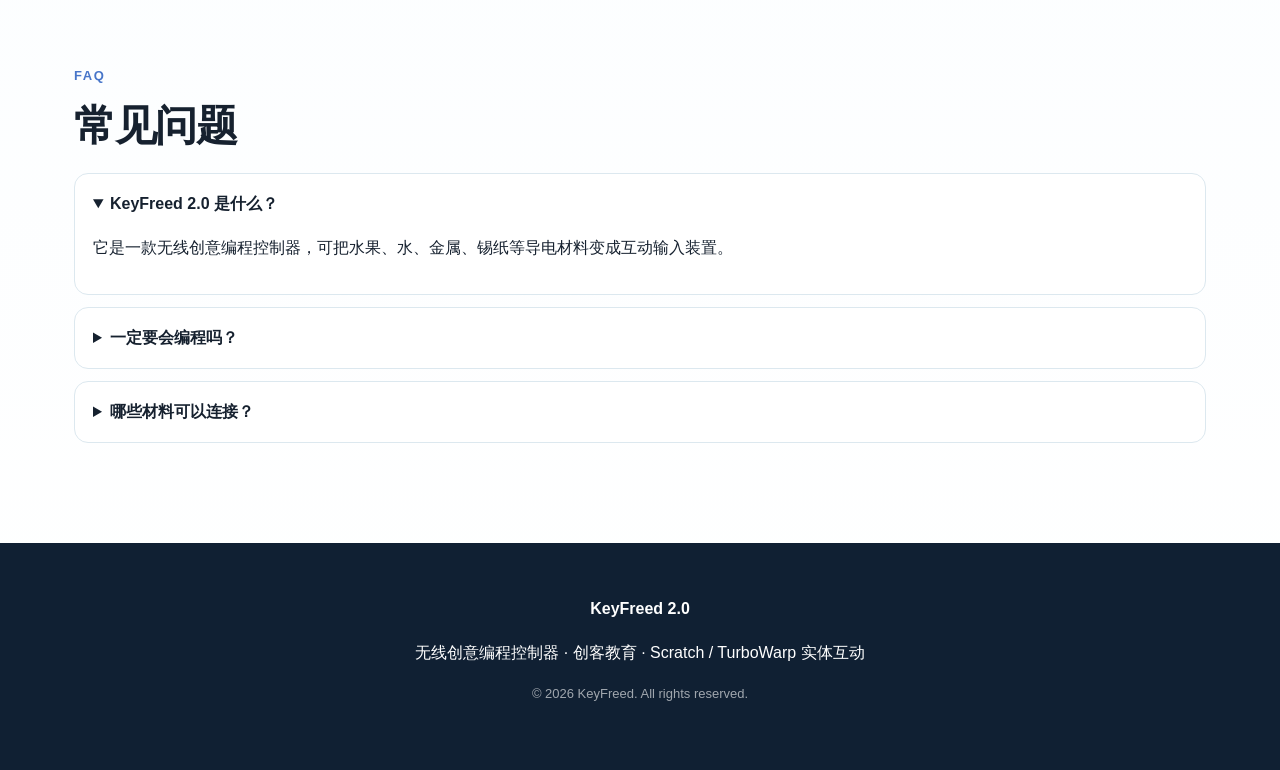
==== commit c238355d: "Add files via upload Upgrade website visual design" ====
--- a/index.html
+++ b/index.html
@@ -1,55 +1,96 @@
 <!DOCTYPE html>
 <html lang="zh-CN">
 <head>
-  <meta charset="UTF-8" />
-  <meta name="viewport" content="width=device-width, initial-scale=1.0" />
-  <title>KeyFreed 2.0 无线创意编程控制器｜Scratch / TurboWarp 实体互动与创客教育</title>
-  <meta name="description" content="KeyFreed 2.0 是一款无线创意编程控制器，通过蓝牙连接手机、平板或电脑，可将水果、水、金属、锡纸等导电材料变成互动输入装置，适合创客教育、STEAM课程、Scratch/TurboWarp实体互动和科技节项目。">
-  <meta name="robots" content="index,follow,max-image-preview:large,max-snippet:-1,max-video-preview:-1">
-  <link rel="canonical" href="https://dingdaolee-spec.github.io/keyfreed-website/" />
-  <link rel="stylesheet" href="styles.css" />
-  <script type="application/ld+json">
-  {
-    "@context":"https://schema.org",
-    "@type":"Product",
-    "name":"KeyFreed 2.0",
-    "description":"无线创意编程控制器，通过蓝牙连接手机、平板或电脑，可将水果、水、金属、锡纸等导电材料变成互动输入装置。",
-    "brand":{"@type":"Brand","name":"KeyFreed"},
-    "category":"创客教育硬件"
-  }
-  </script>
+<meta charset="UTF-8">
+<meta name="viewport" content="width=device-width, initial-scale=1.0">
+<title>KeyFreed 2.0 无线创意编程控制器｜Scratch / TurboWarp 实体互动与创客教育</title>
+<meta name="description" content="KeyFreed 2.0 是一款无线创意编程控制器，通过蓝牙连接手机、平板或电脑，把水果、水、金属、锡纸等导电材料变成互动输入装置，适合创客教育、STEAM课程和科技节项目。">
+<meta name="robots" content="index,follow,max-image-preview:large,max-snippet:-1,max-video-preview:-1">
+<link rel="canonical" href="https://dingdaolee-spec.github.io/keyfreed-website/">
+<link rel="stylesheet" href="styles.css">
 </head>
 <body>
 <header class="hero">
-<nav class="nav"><div class="brand">KeyFreed 2.0</div><div class="navlinks"><a href="#what">是什么</a><a href="#uses">能做什么</a><a href="#how">如何使用</a><a href="#faq">常见问题</a></div></nav>
+<nav class="nav">
+<div class="brand">Key<b>Freed</b> 2.0</div>
+<div class="navlinks"><a href="#what">是什么</a><a href="#uses">20+玩法</a><a href="#how">如何使用</a><a href="#faq">常见问题</a></div>
+</nav>
 <div class="hero-inner">
-<div><p class="eyebrow">无线创意编程控制器</p><h1>让水果、水、金属<br>变成可以互动的“按键”</h1>
+<div>
+<div class="badge">⚡ 无线创意编程控制器</div>
+<h1>让水果、水、金属<br><em>变成可以互动的“按键”</em></h1>
 <p class="lead">通过蓝牙连接手机、平板或电脑，把现实世界中的导电材料接入 Scratch、TurboWarp 和浏览器互动项目。</p>
-<div class="actions"><a class="btn primary" href="#what">了解 KeyFreed 2.0</a><a class="btn secondary" href="#uses">查看玩法</a></div></div>
-<div class="device-card"><div class="mock-device"><div class="screen">KeyFreed 2.0</div><div class="dots"><span></span><span></span><span></span><span></span></div><p>蓝牙无线 · 两节5号电池 · 多材料互动</p></div></div>
-</div></header>
+<div class="pills"><span class="pill">蓝牙无线</span><span class="pill">两节5号电池</span><span class="pill">手机/平板/电脑</span><span class="pill">20+玩法</span></div>
+<div class="actions"><a class="btn primary" href="#uses">查看20+玩法</a><a class="btn secondary" href="#what">了解产品</a></div>
+</div>
+<div class="product-visual">
+<div class="product-card">
+<div class="device-placeholder">
+<div class="device-title">KeyFreed 2.0</div>
+<div class="jacks"><i></i><i></i><i></i><i></i><i></i></div>
+<div class="device-meta">这里预留为真实 KeyFreed 2.0 产品图<br>后续可直接替换，不影响网页结构。</div>
+</div>
+</div>
+<div class="float-card f1">📶 蓝牙无线</div>
+<div class="float-card f2">🎹 水果钢琴</div>
+<div class="float-card f3">✨ 20+ 创意玩法</div>
+</div>
+</div>
+</header>
+
 <main>
-<section id="what" class="section"><p class="eyebrow">WHAT IS KEYFREED 2.0</p><h2>KeyFreed 2.0 是什么？</h2>
-<p class="intro">KeyFreed 2.0 是一款面向创客教育、STEAM课程和创意编程的无线互动控制器。它通过蓝牙连接手机、平板或电脑，并可通过鳄鱼夹和香蕉头连接线，把水果、水、金属、锡纸等具有导电性的日常材料变成互动输入装置。</p>
-<div class="grid4"><article><h3>蓝牙无线</h3><p>减少数据线束缚，更适合课堂、多人互动和移动作品。</p></article><article><h3>多终端使用</h3><p>支持手机、平板和电脑等终端进行互动体验。</p></article><article><h3>日常材料互动</h3><p>水果、水、金属、锡纸等导电材料都可以参与创作。</p></article><article><h3>适合编程学习</h3><p>可结合 Scratch、TurboWarp 和浏览器互动项目进行创作。</p></article></div></section>
+<section id="what" class="section">
+<p class="eyebrow">WHAT IS KEYFREED 2.0</p>
+<h2>把“屏幕里的编程”连接到现实世界</h2>
+<p class="intro">KeyFreed 2.0 是一款面向创客教育、STEAM课程和创意编程的无线互动控制器。通过鳄鱼夹和香蕉头连接线，水果、水、金属、锡纸等日常材料都可以成为互动输入装置。</p>
+<div class="grid4">
+<div class="card"><div class="icon i1">📶</div><h3>蓝牙无线</h3><p>减少数据线束缚，更适合课堂、多人互动和移动作品。</p></div>
+<div class="card"><div class="icon i2">💻</div><h3>多终端使用</h3><p>支持手机、平板和电脑等终端进行互动体验。</p></div>
+<div class="card"><div class="icon i3">🍌</div><h3>日常材料互动</h3><p>水果、水、金属、锡纸等导电材料都能参与创作。</p></div>
+<div class="card"><div class="icon i4">🧩</div><h3>适合编程学习</h3><p>可结合 Scratch、TurboWarp 和浏览器互动项目。</p></div>
+</div>
+</section>
 
-<section id="uses" class="section alt"><p class="eyebrow">CREATIVE PROJECTS</p><h2>一个控制器，可以变成很多作品</h2>
+<section id="uses" class="section alt">
+<p class="eyebrow">20+ CREATIVE PROJECTS</p>
+<h2>不会编程能直接玩，会编程还能继续创造</h2>
+<p class="intro">KeyFreed 2.0 已准备 20+ 玩法方向，可覆盖音乐、科学、互动和趣味探索。后续官网会逐个增加完整教程。</p>
 <div class="cards">
-<article><h3>水果钢琴</h3><p>给香蕉、苹果、黄瓜等不同材料分配不同音符，触摸即可演奏。</p><p><a href="fruit-piano.html"><strong>查看完整水果钢琴教程 →</strong></a></p></article>
-<article><h3>水位检测</h3><p>利用水的导电性检测水位，到达指定位置后触发语音提醒。</p></article>
-<article><h3>电碰迷宫</h3><p>铁丝与金属探针组成实体迷宫，碰触后触发声音或程序反馈。</p></article>
-<article><h3>实体互动控制</h3><p>使用纸盒、橡皮泥、锡纸等材料制作控制人物移动、跳跃等互动装置。</p></article>
-<article><h3>人体触摸音乐</h3><p>通过人与人之间的触摸触发声音、音乐或语音互动。</p></article>
-<article><h3>科技节创客作品</h3><p>把编程、电子、结构制作、音乐和艺术结合成可展示的项目。</p></article>
-</div></section>
+<div class="card"><div class="icon i3">🎹</div><h3>水果钢琴</h3><p>触摸香蕉、苹果、黄瓜等材料，播放不同音符。</p><a class="play-link" href="fruit-piano.html">查看完整教程 →</a></div>
+<div class="card"><div class="icon i2">💧</div><h3>水位检测</h3><p>利用水的导电性检测水位，到达位置后触发语音提醒。</p></div>
+<div class="card"><div class="icon i6">🌀</div><h3>电碰迷宫</h3><p>铁丝与金属探针组成实体迷宫，碰触后触发反馈。</p></div>
+<div class="card"><div class="icon i1">🎮</div><h3>实体互动控制</h3><p>用纸盒、橡皮泥等制作人物移动、跳跃等控制装置。</p></div>
+<div class="card"><div class="icon i4">🎵</div><h3>人体触摸音乐</h3><p>通过人与人之间的触摸触发声音、音乐或语音。</p></div>
+<div class="card"><div class="icon i5">🚀</div><h3>科技节作品</h3><p>把编程、电子、结构制作、音乐与艺术结合起来。</p></div>
+</div>
+</section>
 
-<section id="how" class="section"><p class="eyebrow">HOW IT WORKS</p><h2>四步开始创作</h2>
-<ol class="steps"><li><span>01</span><div><h3>装入电池</h3><p>使用两节5号干电池为 KeyFreed 2.0 供电。</p></div></li><li><span>02</span><div><h3>蓝牙连接</h3><p>使用手机、平板或电脑与设备建立无线连接。</p></div></li><li><span>03</span><div><h3>打开互动项目</h3><p>运行已制作好的玩法文件，或使用 Scratch / TurboWarp 创作自己的程序。</p></div></li><li><span>04</span><div><h3>连接现实材料</h3><p>用鳄鱼夹连接水果、水、金属、锡纸等材料，开始实体互动。</p></div></li></ol></section>
+<section id="how" class="section">
+<p class="eyebrow">HOW IT WORKS</p>
+<h2>四步开始创作</h2>
+<ol class="steps">
+<li><span>01</span><h3>装入电池</h3><p>使用两节5号干电池为 KeyFreed 2.0 供电。</p></li>
+<li><span>02</span><h3>蓝牙连接</h3><p>使用手机、平板或电脑与设备建立无线连接。</p></li>
+<li><span>03</span><h3>打开玩法</h3><p>运行现成玩法文件，或使用 Scratch / TurboWarp 创作。</p></li>
+<li><span>04</span><h3>连接材料</h3><p>用鳄鱼夹连接水果、水、金属、锡纸等材料开始互动。</p></li>
+</ol>
+</section>
 
-<section id="faq" class="section alt"><p class="eyebrow">FAQ</p><h2>常见问题</h2>
-<details open><summary>KeyFreed 2.0 是什么？</summary><p>它是一款无线创意编程控制器，可将水果、水、金属、锡纸等导电材料变成互动输入装置。</p></details>
-<details><summary>水果为什么可以当按键？</summary><p>水果含有水分和电解质，具有一定导电能力。人体触摸后会产生可被控制器检测的输入变化。</p></details>
-<details><summary>一定要会编程吗？</summary><p>不一定。初学者可以直接使用现成玩法文件；有编程基础的用户可以进一步修改和创作自己的项目。</p></details>
+<section class="section alt">
+<p class="eyebrow">FROM EXPERIENCE TO CREATION</p>
+<h2>从“直接体验”走向“自己创造”</h2>
+<div class="twocol">
+<div class="info-panel"><h3>不会编程</h3><p>直接打开已经准备好的 <strong>20+ 玩法文件</strong>，连接 KeyFreed 2.0 和材料即可体验。</p></div>
+<div class="info-panel"><h3>会编程</h3><p>使用 Scratch / TurboWarp 修改声音、动作、触发逻辑和互动规则，并进一步创造自己的项目。</p></div>
+</div>
+</section>
+
+<section id="faq" class="section">
+<p class="eyebrow">FAQ</p>
+<h2>常见问题</h2>
+<details open><summary>KeyFreed 2.0 是什么？</summary><p>它是一款无线创意编程控制器，可把水果、水、金属、锡纸等导电材料变成互动输入装置。</p></details>
+<details><summary>一定要会编程吗？</summary><p>不一定。初学者可以直接使用现成玩法文件；有编程基础的用户可以继续修改和创作。</p></details>
+<details><summary>哪些材料可以连接？</summary><p>水果、水、金属、锡纸、硬币、钥匙等具有一定导电能力的材料都可以尝试。</p></details>
 </section>
 </main>
 <footer><strong>KeyFreed 2.0</strong><p>无线创意编程控制器 · 创客教育 · Scratch / TurboWarp 实体互动</p><p class="small">© 2026 KeyFreed. All rights reserved.</p></footer>
--- a/styles.css
+++ b/styles.css
@@ -1,16 +1,90 @@
 
-:root{--bg:#f7f8fa;--text:#15171a;--muted:#5f6670;--line:#e5e7eb;--card:#fff;--accent:#111827}
-*{box-sizing:border-box}html{scroll-behavior:smooth}body{margin:0;font-family:Arial,"Microsoft YaHei",sans-serif;color:var(--text);background:var(--bg);line-height:1.7}
-a{text-decoration:none;color:inherit}.hero{background:#fff;border-bottom:1px solid var(--line)}.nav{max-width:1120px;margin:auto;padding:20px 24px;display:flex;justify-content:space-between;align-items:center}
-.brand{font-weight:800;font-size:22px}.navlinks{display:flex;gap:24px;color:var(--muted);font-size:14px}.hero-inner{max-width:1120px;margin:auto;padding:76px 24px 90px;display:grid;grid-template-columns:1.2fr .8fr;gap:48px;align-items:center}
-.eyebrow{font-size:13px;letter-spacing:.12em;font-weight:700;color:#6b7280}.hero h1{font-size:56px;line-height:1.15;margin:10px 0 22px}.lead{font-size:20px;color:var(--muted);max-width:680px}.actions{display:flex;gap:14px;margin-top:30px}.btn{padding:13px 20px;border-radius:10px;font-weight:700}.primary{background:var(--accent);color:#fff}.secondary{border:1px solid var(--line);background:#fff}
-.device-card{display:flex;justify-content:center}.mock-device{width:100%;max-width:380px;background:#15171a;color:#fff;border-radius:28px;padding:34px;box-shadow:0 18px 50px rgba(0,0,0,.12)}
-.screen{height:180px;border:1px solid #343941;border-radius:16px;display:flex;align-items:center;justify-content:center;font-size:30px;font-weight:800;background:#22262d}.dots{display:flex;gap:12px;margin:22px 0}.dots span{width:18px;height:18px;border-radius:50%;background:#f4f4f5}
-.section{max-width:1120px;margin:auto;padding:88px 24px}.section.alt{max-width:none;background:#fff}.section.alt>*{max-width:1120px;margin-left:auto;margin-right:auto}.section h2{font-size:40px;line-height:1.2;margin:10px 0 24px}.intro{font-size:19px;color:var(--muted);max-width:900px}
-.grid4,.cards{display:grid;grid-template-columns:repeat(4,1fr);gap:18px;margin-top:38px}.cards{grid-template-columns:repeat(3,1fr)}article{background:var(--card);border:1px solid var(--line);padding:26px;border-radius:16px}article h3{margin-top:0}.alt article{background:#fafafa}
-.steps{list-style:none;padding:0;margin:36px 0 0}.steps li{display:flex;gap:24px;border-top:1px solid var(--line);padding:24px 0}.steps span{font-size:26px;font-weight:800;color:#9ca3af}.steps h3{margin:0}.steps p{margin:6px 0;color:var(--muted)}
-.twocol{display:grid;grid-template-columns:1fr 1fr;gap:20px;margin-top:36px}.twocol article{background:#fafafa}
-details{border-top:1px solid var(--line);padding:18px 0}summary{font-weight:700;cursor:pointer}details p{color:var(--muted)}
-footer{padding:48px 24px;text-align:center;background:#111827;color:#fff}.small{opacity:.55;font-size:13px}
-@media (max-width:850px){.hero-inner{grid-template-columns:1fr}.hero h1{font-size:42px}.grid4,.cards,.twocol{grid-template-columns:1fr 1fr}.navlinks{display:none}}
-@media (max-width:560px){.hero h1{font-size:34px}.grid4,.cards,.twocol{grid-template-columns:1fr}.section h2{font-size:32px}}
+:root{
+  --bg:#f6fbff;
+  --surface:#ffffff;
+  --surface2:#eef9f8;
+  --text:#16212f;
+  --muted:#667085;
+  --blue:#2f6df6;
+  --cyan:#22b8cf;
+  --green:#35c48d;
+  --yellow:#ffcc4d;
+  --orange:#ff9d4d;
+  --line:#dce8ef;
+  --shadow:0 18px 55px rgba(50,82,110,.12);
+}
+*{box-sizing:border-box}
+html{scroll-behavior:smooth}
+body{margin:0;font-family:Arial,"Microsoft YaHei",sans-serif;color:var(--text);background:linear-gradient(180deg,#f8fcff 0,#f6fbff 35%,#ffffff 100%);line-height:1.75}
+a{text-decoration:none;color:inherit}
+.nav{max-width:1180px;margin:auto;padding:20px 24px;display:flex;justify-content:space-between;align-items:center}
+.brand{font-size:24px;font-weight:900;letter-spacing:-.02em}
+.brand b{color:var(--blue)}
+.navlinks{display:flex;gap:26px;color:#536171;font-size:14px}
+.hero{position:relative;overflow:hidden}
+.hero:before,.hero:after{content:"";position:absolute;border-radius:50%;filter:blur(2px);opacity:.55}
+.hero:before{width:420px;height:420px;background:radial-gradient(circle,#bff4ef 0,#e7fbff 55%,transparent 70%);right:-80px;top:20px}
+.hero:after{width:340px;height:340px;background:radial-gradient(circle,#d7e5ff 0,#eff5ff 60%,transparent 72%);left:-120px;top:120px}
+.hero-inner{max-width:1180px;margin:auto;padding:72px 24px 92px;display:grid;grid-template-columns:1.08fr .92fr;gap:56px;align-items:center;position:relative;z-index:2}
+.badge{display:inline-flex;gap:8px;align-items:center;background:#e8f4ff;color:#2457c6;padding:8px 13px;border-radius:999px;font-weight:800;font-size:13px}
+.hero h1{font-size:58px;line-height:1.12;margin:18px 0 20px;letter-spacing:-.04em}
+.hero h1 em{font-style:normal;background:linear-gradient(90deg,var(--blue),var(--cyan),var(--green));-webkit-background-clip:text;background-clip:text;color:transparent}
+.lead{font-size:20px;color:#5e6b7a;max-width:700px}
+.pills{display:flex;flex-wrap:wrap;gap:10px;margin-top:24px}
+.pill{padding:8px 12px;border-radius:999px;background:#fff;border:1px solid var(--line);font-size:13px;font-weight:700}
+.actions{display:flex;gap:14px;margin-top:30px}
+.btn{padding:14px 20px;border-radius:12px;font-weight:800}
+.primary{background:linear-gradient(90deg,var(--blue),var(--cyan));color:#fff;box-shadow:0 10px 28px rgba(47,109,246,.23)}
+.secondary{background:#fff;border:1px solid var(--line)}
+.product-visual{position:relative;min-height:410px}
+.product-card{position:absolute;inset:16px 8px 24px 22px;background:linear-gradient(155deg,#ffffff,#ecf8ff);border:1px solid #dcecf5;border-radius:30px;box-shadow:var(--shadow);padding:26px;display:flex;align-items:center;justify-content:center}
+.device-placeholder{width:82%;aspect-ratio:1.45;background:#fff;border:1px solid #d5e4eb;border-radius:28px;box-shadow:0 18px 40px rgba(75,104,128,.14);position:relative;padding:24px}
+.device-title{font-size:30px;font-weight:900;margin-bottom:16px}
+.jacks{display:grid;grid-template-columns:repeat(5,1fr);gap:10px;margin-top:34px}
+.jacks i{display:block;height:22px;border-radius:999px}
+.jacks i:nth-child(1){background:#ff6b6b}.jacks i:nth-child(2){background:#ffb347}.jacks i:nth-child(3){background:#ffe35b}.jacks i:nth-child(4){background:#55d48c}.jacks i:nth-child(5){background:#4db6ff}
+.device-meta{margin-top:26px;color:#5e6b7a;font-size:14px}
+.float-card{position:absolute;background:#fff;border:1px solid var(--line);box-shadow:var(--shadow);border-radius:16px;padding:14px 16px;font-size:13px;font-weight:800}
+.f1{right:-8px;top:32px}.f2{left:-6px;bottom:26px}.f3{right:18px;bottom:4px}
+.section{max-width:1180px;margin:auto;padding:88px 24px}
+.section.alt{max-width:none;background:linear-gradient(180deg,#ffffff,#f6fbff)}
+.section.alt>*{max-width:1180px;margin-left:auto;margin-right:auto}
+.eyebrow{font-size:13px;letter-spacing:.12em;font-weight:900;color:#4775c9}
+.section h2{font-size:42px;line-height:1.18;margin:10px 0 22px;letter-spacing:-.03em}
+.intro{font-size:19px;color:var(--muted);max-width:920px}
+.grid4,.cards{display:grid;grid-template-columns:repeat(4,1fr);gap:18px;margin-top:38px}
+.cards{grid-template-columns:repeat(3,1fr)}
+.card{background:#fff;border:1px solid var(--line);padding:26px;border-radius:18px;box-shadow:0 10px 28px rgba(74,101,125,.06)}
+.icon{width:42px;height:42px;border-radius:12px;display:grid;place-items:center;font-size:20px;margin-bottom:18px}
+.i1{background:#eaf1ff}.i2{background:#e7fbf5}.i3{background:#fff4df}.i4{background:#f5ebff}.i5{background:#e8f9ff}.i6{background:#fff0ec}
+.card h3{margin:0 0 8px;font-size:20px}.card p{color:#667085;margin:0}
+.play-link{margin-top:16px;display:inline-block;color:var(--blue);font-weight:800}
+.steps{list-style:none;padding:0;margin:36px 0 0;display:grid;grid-template-columns:repeat(4,1fr);gap:18px}
+.steps li{background:#fff;border:1px solid var(--line);border-radius:18px;padding:24px}
+.steps span{width:42px;height:42px;border-radius:12px;background:linear-gradient(135deg,#eaf1ff,#e6fbf7);display:grid;place-items:center;font-weight:900;color:#2f6df6}
+.steps h3{margin:16px 0 6px}.steps p{margin:0;color:#667085}
+.twocol{display:grid;grid-template-columns:1fr 1fr;gap:20px;margin-top:32px}
+.info-panel{background:#fff;border:1px solid var(--line);border-radius:20px;padding:28px}
+.info-panel strong{color:var(--blue)}
+details{background:#fff;border:1px solid var(--line);border-radius:14px;padding:16px 18px;margin:12px 0}
+summary{font-weight:800;cursor:pointer}
+footer{padding:52px 24px;text-align:center;background:#102033;color:#fff}
+.small{opacity:.6;font-size:13px}
+.article{max-width:930px;margin:36px auto 70px;background:#fff;border:1px solid var(--line);border-radius:24px;box-shadow:var(--shadow);padding:46px 38px}
+.article h1{font-size:42px;line-height:1.2;letter-spacing:-.03em}
+.article h2{margin-top:40px;font-size:28px}
+.article .lead{font-size:19px}
+.tip{background:linear-gradient(90deg,#edf5ff,#ebfbf7);border:1px solid #d9ebef;padding:18px 20px;border-radius:14px;margin:24px 0}
+.article ul,.article ol{padding-left:24px}
+.cta{margin-top:44px;padding:28px;border-radius:18px;background:linear-gradient(135deg,#153154,#19546c);color:#fff}
+.cta a{color:#9fe7ff;font-weight:900}
+.topbar{max-width:930px;margin:18px auto 0;padding:0 4px}
+.topbar a{color:#365e9a;font-weight:800}
+@media(max-width:900px){
+.hero-inner{grid-template-columns:1fr}.hero h1{font-size:46px}.product-visual{min-height:360px}
+.grid4,.cards,.steps,.twocol{grid-template-columns:1fr 1fr}
+}
+@media(max-width:580px){
+.hero h1{font-size:36px}.grid4,.cards,.steps,.twocol{grid-template-columns:1fr}.navlinks{display:none}
+.section h2{font-size:32px}.article{margin:18px 12px;padding:30px 22px}.article h1{font-size:34px}
+}
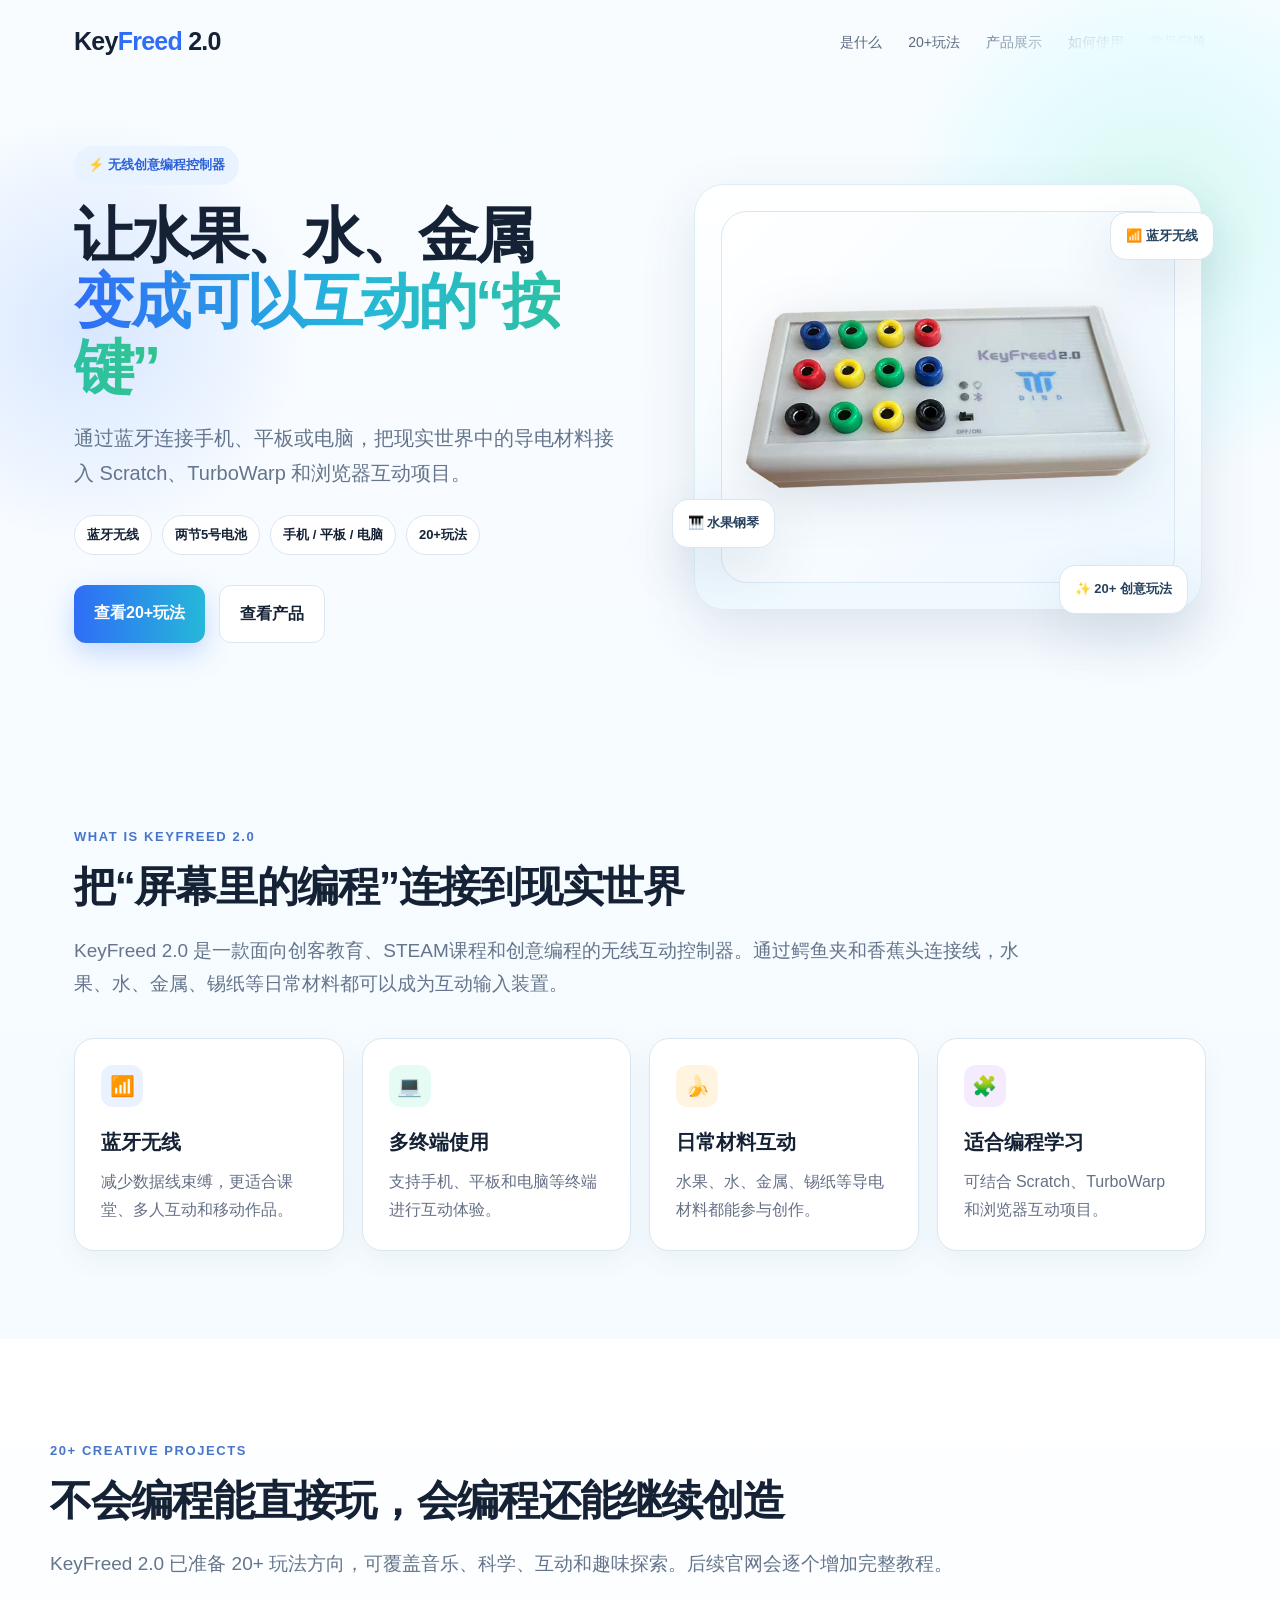
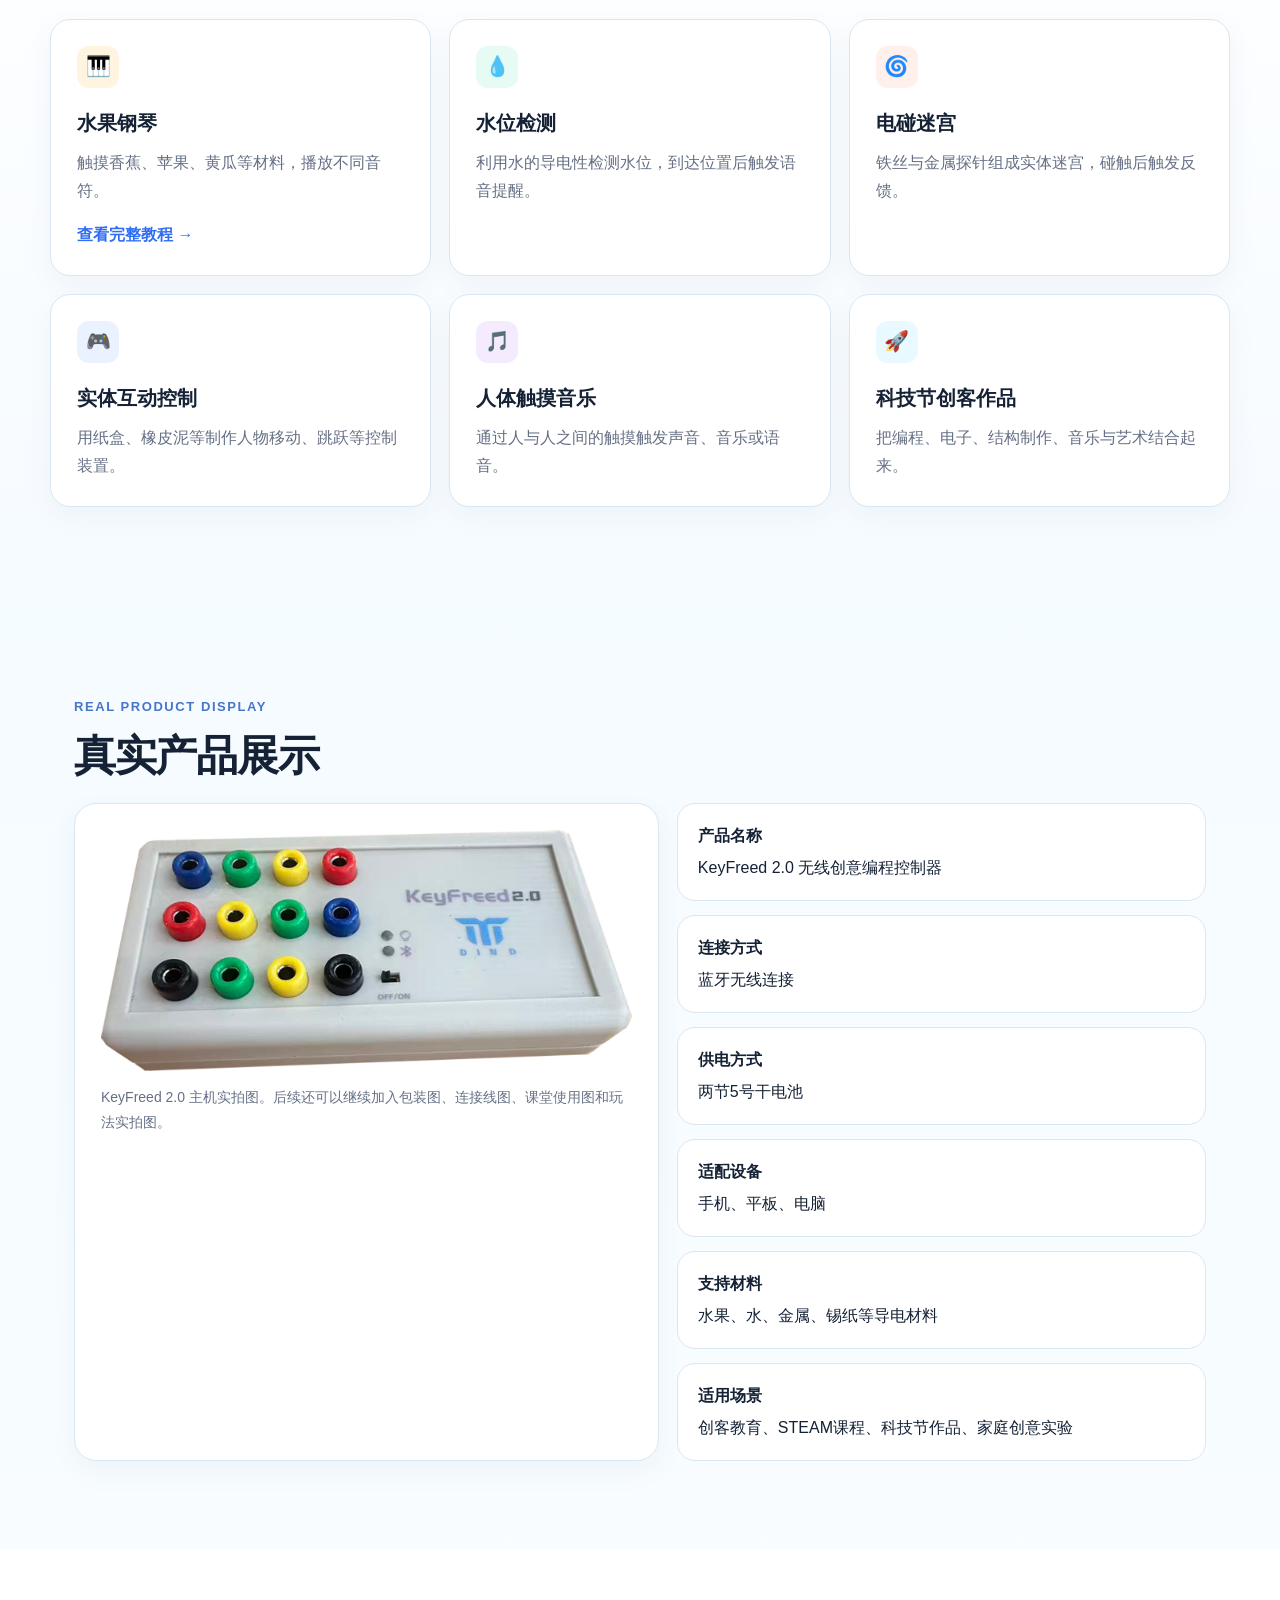
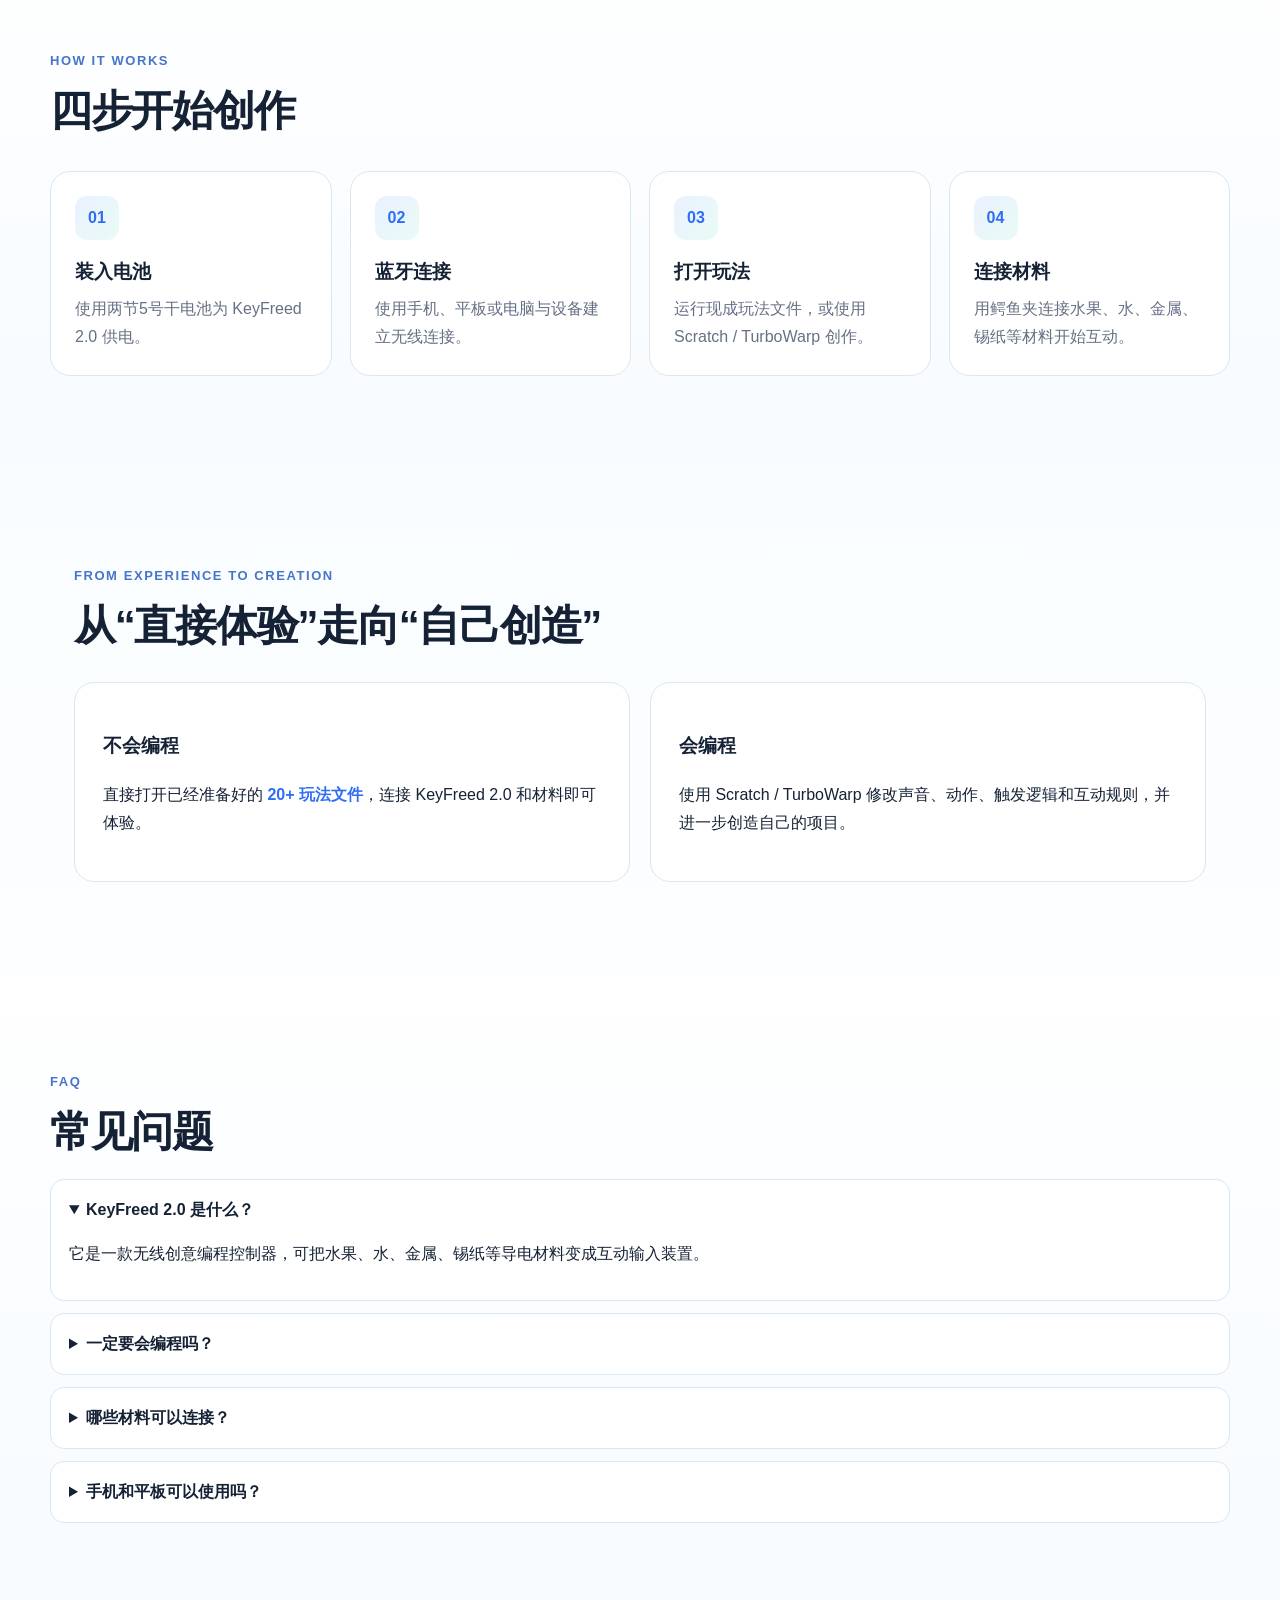
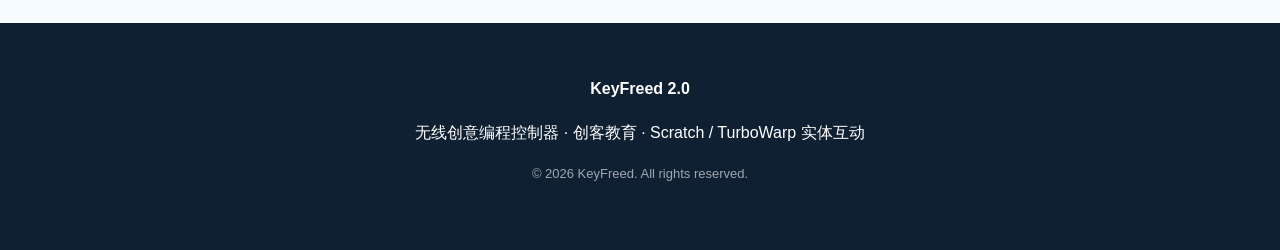
==== commit 094615c0: "Add files via upload Upgrade homepage with real product photo" ====
--- a/index.html
+++ b/index.html
@@ -8,91 +8,120 @@
 <meta name="robots" content="index,follow,max-image-preview:large,max-snippet:-1,max-video-preview:-1">
 <link rel="canonical" href="https://dingdaolee-spec.github.io/keyfreed-website/">
 <link rel="stylesheet" href="styles.css">
+<script type="application/ld+json">
+{
+ "@context":"https://schema.org",
+ "@type":"Product",
+ "name":"KeyFreed 2.0",
+ "description":"无线创意编程控制器，通过蓝牙连接手机、平板或电脑，把水果、水、金属、锡纸等日常材料变成互动输入装置。",
+ "brand":{"@type":"Brand","name":"KeyFreed"},
+ "category":"创客教育硬件"
+}
+</script>
 </head>
 <body>
 <header class="hero">
 <nav class="nav">
-<div class="brand">Key<b>Freed</b> 2.0</div>
-<div class="navlinks"><a href="#what">是什么</a><a href="#uses">20+玩法</a><a href="#how">如何使用</a><a href="#faq">常见问题</a></div>
+  <div class="brand">Key<b>Freed</b> 2.0</div>
+  <div class="navlinks"><a href="#what">是什么</a><a href="#uses">20+玩法</a><a href="#product">产品展示</a><a href="#how">如何使用</a><a href="#faq">常见问题</a></div>
 </nav>
 <div class="hero-inner">
-<div>
-<div class="badge">⚡ 无线创意编程控制器</div>
-<h1>让水果、水、金属<br><em>变成可以互动的“按键”</em></h1>
-<p class="lead">通过蓝牙连接手机、平板或电脑，把现实世界中的导电材料接入 Scratch、TurboWarp 和浏览器互动项目。</p>
-<div class="pills"><span class="pill">蓝牙无线</span><span class="pill">两节5号电池</span><span class="pill">手机/平板/电脑</span><span class="pill">20+玩法</span></div>
-<div class="actions"><a class="btn primary" href="#uses">查看20+玩法</a><a class="btn secondary" href="#what">了解产品</a></div>
-</div>
-<div class="product-visual">
-<div class="product-card">
-<div class="device-placeholder">
-<div class="device-title">KeyFreed 2.0</div>
-<div class="jacks"><i></i><i></i><i></i><i></i><i></i></div>
-<div class="device-meta">这里预留为真实 KeyFreed 2.0 产品图<br>后续可直接替换，不影响网页结构。</div>
-</div>
-</div>
-<div class="float-card f1">📶 蓝牙无线</div>
-<div class="float-card f2">🎹 水果钢琴</div>
-<div class="float-card f3">✨ 20+ 创意玩法</div>
-</div>
+  <div>
+    <div class="badge">⚡ 无线创意编程控制器</div>
+    <h1>让水果、水、金属<br><em>变成可以互动的“按键”</em></h1>
+    <p class="lead">通过蓝牙连接手机、平板或电脑，把现实世界中的导电材料接入 Scratch、TurboWarp 和浏览器互动项目。</p>
+    <div class="pills"><span class="pill">蓝牙无线</span><span class="pill">两节5号电池</span><span class="pill">手机 / 平板 / 电脑</span><span class="pill">20+玩法</span></div>
+    <div class="actions"><a class="btn primary" href="#uses">查看20+玩法</a><a class="btn secondary" href="#product">查看产品</a></div>
+  </div>
+  <div class="product-wrap">
+    <div class="product-card">
+      <div class="product-stage">
+        <img src="keyfreed-product.png" alt="KeyFreed 2.0 无线创意编程控制器产品实拍图">
+      </div>
+    </div>
+    <div class="float-card f1">📶 蓝牙无线</div>
+    <div class="float-card f2">🎹 水果钢琴</div>
+    <div class="float-card f3">✨ 20+ 创意玩法</div>
+  </div>
 </div>
 </header>
 
 <main>
 <section id="what" class="section">
-<p class="eyebrow">WHAT IS KEYFREED 2.0</p>
-<h2>把“屏幕里的编程”连接到现实世界</h2>
-<p class="intro">KeyFreed 2.0 是一款面向创客教育、STEAM课程和创意编程的无线互动控制器。通过鳄鱼夹和香蕉头连接线，水果、水、金属、锡纸等日常材料都可以成为互动输入装置。</p>
-<div class="grid4">
-<div class="card"><div class="icon i1">📶</div><h3>蓝牙无线</h3><p>减少数据线束缚，更适合课堂、多人互动和移动作品。</p></div>
-<div class="card"><div class="icon i2">💻</div><h3>多终端使用</h3><p>支持手机、平板和电脑等终端进行互动体验。</p></div>
-<div class="card"><div class="icon i3">🍌</div><h3>日常材料互动</h3><p>水果、水、金属、锡纸等导电材料都能参与创作。</p></div>
-<div class="card"><div class="icon i4">🧩</div><h3>适合编程学习</h3><p>可结合 Scratch、TurboWarp 和浏览器互动项目。</p></div>
-</div>
+  <p class="eyebrow">WHAT IS KEYFREED 2.0</p>
+  <h2>把“屏幕里的编程”连接到现实世界</h2>
+  <p class="intro">KeyFreed 2.0 是一款面向创客教育、STEAM课程和创意编程的无线互动控制器。通过鳄鱼夹和香蕉头连接线，水果、水、金属、锡纸等日常材料都可以成为互动输入装置。</p>
+  <div class="grid4">
+    <div class="card"><div class="icon i1">📶</div><h3>蓝牙无线</h3><p>减少数据线束缚，更适合课堂、多人互动和移动作品。</p></div>
+    <div class="card"><div class="icon i2">💻</div><h3>多终端使用</h3><p>支持手机、平板和电脑等终端进行互动体验。</p></div>
+    <div class="card"><div class="icon i3">🍌</div><h3>日常材料互动</h3><p>水果、水、金属、锡纸等导电材料都能参与创作。</p></div>
+    <div class="card"><div class="icon i4">🧩</div><h3>适合编程学习</h3><p>可结合 Scratch、TurboWarp 和浏览器互动项目。</p></div>
+  </div>
 </section>
 
 <section id="uses" class="section alt">
-<p class="eyebrow">20+ CREATIVE PROJECTS</p>
-<h2>不会编程能直接玩，会编程还能继续创造</h2>
-<p class="intro">KeyFreed 2.0 已准备 20+ 玩法方向，可覆盖音乐、科学、互动和趣味探索。后续官网会逐个增加完整教程。</p>
-<div class="cards">
-<div class="card"><div class="icon i3">🎹</div><h3>水果钢琴</h3><p>触摸香蕉、苹果、黄瓜等材料，播放不同音符。</p><a class="play-link" href="fruit-piano.html">查看完整教程 →</a></div>
-<div class="card"><div class="icon i2">💧</div><h3>水位检测</h3><p>利用水的导电性检测水位，到达位置后触发语音提醒。</p></div>
-<div class="card"><div class="icon i6">🌀</div><h3>电碰迷宫</h3><p>铁丝与金属探针组成实体迷宫，碰触后触发反馈。</p></div>
-<div class="card"><div class="icon i1">🎮</div><h3>实体互动控制</h3><p>用纸盒、橡皮泥等制作人物移动、跳跃等控制装置。</p></div>
-<div class="card"><div class="icon i4">🎵</div><h3>人体触摸音乐</h3><p>通过人与人之间的触摸触发声音、音乐或语音。</p></div>
-<div class="card"><div class="icon i5">🚀</div><h3>科技节作品</h3><p>把编程、电子、结构制作、音乐与艺术结合起来。</p></div>
-</div>
+  <p class="eyebrow">20+ CREATIVE PROJECTS</p>
+  <h2>不会编程能直接玩，会编程还能继续创造</h2>
+  <p class="intro">KeyFreed 2.0 已准备 20+ 玩法方向，可覆盖音乐、科学、互动和趣味探索。后续官网会逐个增加完整教程。</p>
+  <div class="cards">
+    <div class="card"><div class="icon i3">🎹</div><h3>水果钢琴</h3><p>触摸香蕉、苹果、黄瓜等材料，播放不同音符。</p><a class="play-link" href="fruit-piano.html">查看完整教程 →</a></div>
+    <div class="card"><div class="icon i2">💧</div><h3>水位检测</h3><p>利用水的导电性检测水位，到达位置后触发语音提醒。</p></div>
+    <div class="card"><div class="icon i6">🌀</div><h3>电碰迷宫</h3><p>铁丝与金属探针组成实体迷宫，碰触后触发反馈。</p></div>
+    <div class="card"><div class="icon i1">🎮</div><h3>实体互动控制</h3><p>用纸盒、橡皮泥等制作人物移动、跳跃等控制装置。</p></div>
+    <div class="card"><div class="icon i4">🎵</div><h3>人体触摸音乐</h3><p>通过人与人之间的触摸触发声音、音乐或语音。</p></div>
+    <div class="card"><div class="icon i5">🚀</div><h3>科技节创客作品</h3><p>把编程、电子、结构制作、音乐与艺术结合起来。</p></div>
+  </div>
 </section>
 
-<section id="how" class="section">
-<p class="eyebrow">HOW IT WORKS</p>
-<h2>四步开始创作</h2>
-<ol class="steps">
-<li><span>01</span><h3>装入电池</h3><p>使用两节5号干电池为 KeyFreed 2.0 供电。</p></li>
-<li><span>02</span><h3>蓝牙连接</h3><p>使用手机、平板或电脑与设备建立无线连接。</p></li>
-<li><span>03</span><h3>打开玩法</h3><p>运行现成玩法文件，或使用 Scratch / TurboWarp 创作。</p></li>
-<li><span>04</span><h3>连接材料</h3><p>用鳄鱼夹连接水果、水、金属、锡纸等材料开始互动。</p></li>
-</ol>
+<section id="product" class="section">
+  <p class="eyebrow">REAL PRODUCT DISPLAY</p>
+  <h2>真实产品展示</h2>
+  <div class="product-info">
+    <div class="product-shot">
+      <img src="keyfreed-product.png" alt="KeyFreed 2.0 控制器实拍图">
+      <p class="note">KeyFreed 2.0 主机实拍图。后续还可以继续加入包装图、连接线图、课堂使用图和玩法实拍图。</p>
+    </div>
+    <div class="specs">
+      <div class="spec-item"><strong>产品名称</strong>KeyFreed 2.0 无线创意编程控制器</div>
+      <div class="spec-item"><strong>连接方式</strong>蓝牙无线连接</div>
+      <div class="spec-item"><strong>供电方式</strong>两节5号干电池</div>
+      <div class="spec-item"><strong>适配设备</strong>手机、平板、电脑</div>
+      <div class="spec-item"><strong>支持材料</strong>水果、水、金属、锡纸等导电材料</div>
+      <div class="spec-item"><strong>适用场景</strong>创客教育、STEAM课程、科技节作品、家庭创意实验</div>
+    </div>
+  </div>
 </section>
 
-<section class="section alt">
-<p class="eyebrow">FROM EXPERIENCE TO CREATION</p>
-<h2>从“直接体验”走向“自己创造”</h2>
-<div class="twocol">
-<div class="info-panel"><h3>不会编程</h3><p>直接打开已经准备好的 <strong>20+ 玩法文件</strong>，连接 KeyFreed 2.0 和材料即可体验。</p></div>
-<div class="info-panel"><h3>会编程</h3><p>使用 Scratch / TurboWarp 修改声音、动作、触发逻辑和互动规则，并进一步创造自己的项目。</p></div>
-</div>
+<section id="how" class="section alt">
+  <p class="eyebrow">HOW IT WORKS</p>
+  <h2>四步开始创作</h2>
+  <ol class="steps">
+    <li><span>01</span><h3>装入电池</h3><p>使用两节5号干电池为 KeyFreed 2.0 供电。</p></li>
+    <li><span>02</span><h3>蓝牙连接</h3><p>使用手机、平板或电脑与设备建立无线连接。</p></li>
+    <li><span>03</span><h3>打开玩法</h3><p>运行现成玩法文件，或使用 Scratch / TurboWarp 创作。</p></li>
+    <li><span>04</span><h3>连接材料</h3><p>用鳄鱼夹连接水果、水、金属、锡纸等材料开始互动。</p></li>
+  </ol>
 </section>
 
-<section id="faq" class="section">
-<p class="eyebrow">FAQ</p>
-<h2>常见问题</h2>
-<details open><summary>KeyFreed 2.0 是什么？</summary><p>它是一款无线创意编程控制器，可把水果、水、金属、锡纸等导电材料变成互动输入装置。</p></details>
-<details><summary>一定要会编程吗？</summary><p>不一定。初学者可以直接使用现成玩法文件；有编程基础的用户可以继续修改和创作。</p></details>
-<details><summary>哪些材料可以连接？</summary><p>水果、水、金属、锡纸、硬币、钥匙等具有一定导电能力的材料都可以尝试。</p></details>
+<section class="section">
+  <p class="eyebrow">FROM EXPERIENCE TO CREATION</p>
+  <h2>从“直接体验”走向“自己创造”</h2>
+  <div class="twocol">
+    <div class="info-panel"><h3>不会编程</h3><p>直接打开已经准备好的 <strong>20+ 玩法文件</strong>，连接 KeyFreed 2.0 和材料即可体验。</p></div>
+    <div class="info-panel"><h3>会编程</h3><p>使用 Scratch / TurboWarp 修改声音、动作、触发逻辑和互动规则，并进一步创造自己的项目。</p></div>
+  </div>
+</section>
+
+<section id="faq" class="section alt">
+  <p class="eyebrow">FAQ</p>
+  <h2>常见问题</h2>
+  <details open><summary>KeyFreed 2.0 是什么？</summary><p>它是一款无线创意编程控制器，可把水果、水、金属、锡纸等导电材料变成互动输入装置。</p></details>
+  <details><summary>一定要会编程吗？</summary><p>不一定。初学者可以直接使用现成玩法文件；有编程基础的用户可以继续修改和创作。</p></details>
+  <details><summary>哪些材料可以连接？</summary><p>水果、水、金属、锡纸、硬币、钥匙等具有一定导电能力的材料都可以尝试。</p></details>
+  <details><summary>手机和平板可以使用吗？</summary><p>可以。KeyFreed 2.0 支持通过蓝牙与手机、平板和电脑进行连接与互动。</p></details>
 </section>
 </main>
+
 <footer><strong>KeyFreed 2.0</strong><p>无线创意编程控制器 · 创客教育 · Scratch / TurboWarp 实体互动</p><p class="small">© 2026 KeyFreed. All rights reserved.</p></footer>
 </body>
 </html>
--- a/styles.css
+++ b/styles.css
@@ -1,71 +1,97 @@
 
 :root{
-  --bg:#f6fbff;
+  --bg:#f7fbff;
   --surface:#ffffff;
-  --surface2:#eef9f8;
-  --text:#16212f;
-  --muted:#667085;
+  --surface-soft:#eef8ff;
+  --surface-soft-2:#eefbf6;
+  --text:#152235;
+  --muted:#65758b;
   --blue:#2f6df6;
-  --cyan:#22b8cf;
-  --green:#35c48d;
-  --yellow:#ffcc4d;
-  --orange:#ff9d4d;
-  --line:#dce8ef;
-  --shadow:0 18px 55px rgba(50,82,110,.12);
+  --cyan:#25b8d9;
+  --green:#31c48d;
+  --yellow:#ffd45c;
+  --orange:#ff9f57;
+  --line:#d9e7f2;
+  --shadow:0 20px 55px rgba(39,72,108,.12);
 }
 *{box-sizing:border-box}
 html{scroll-behavior:smooth}
-body{margin:0;font-family:Arial,"Microsoft YaHei",sans-serif;color:var(--text);background:linear-gradient(180deg,#f8fcff 0,#f6fbff 35%,#ffffff 100%);line-height:1.75}
+body{
+  margin:0;
+  font-family:Arial,"Microsoft YaHei",sans-serif;
+  color:var(--text);
+  background:linear-gradient(180deg,#f8fcff 0%,#f4fbff 40%,#ffffff 100%);
+  line-height:1.75
+}
 a{text-decoration:none;color:inherit}
 .nav{max-width:1180px;margin:auto;padding:20px 24px;display:flex;justify-content:space-between;align-items:center}
-.brand{font-size:24px;font-weight:900;letter-spacing:-.02em}
+.brand{font-size:25px;font-weight:900;letter-spacing:-.03em}
 .brand b{color:var(--blue)}
-.navlinks{display:flex;gap:26px;color:#536171;font-size:14px}
+.navlinks{display:flex;gap:26px;color:#59697e;font-size:14px}
 .hero{position:relative;overflow:hidden}
-.hero:before,.hero:after{content:"";position:absolute;border-radius:50%;filter:blur(2px);opacity:.55}
-.hero:before{width:420px;height:420px;background:radial-gradient(circle,#bff4ef 0,#e7fbff 55%,transparent 70%);right:-80px;top:20px}
-.hero:after{width:340px;height:340px;background:radial-gradient(circle,#d7e5ff 0,#eff5ff 60%,transparent 72%);left:-120px;top:120px}
-.hero-inner{max-width:1180px;margin:auto;padding:72px 24px 92px;display:grid;grid-template-columns:1.08fr .92fr;gap:56px;align-items:center;position:relative;z-index:2}
-.badge{display:inline-flex;gap:8px;align-items:center;background:#e8f4ff;color:#2457c6;padding:8px 13px;border-radius:999px;font-weight:800;font-size:13px}
-.hero h1{font-size:58px;line-height:1.12;margin:18px 0 20px;letter-spacing:-.04em}
+.hero:before,.hero:after{content:"";position:absolute;border-radius:50%;pointer-events:none}
+.hero:before{width:520px;height:520px;right:-140px;top:-40px;background:radial-gradient(circle,#d7f8f2 0%,#eafcff 48%,transparent 72%)}
+.hero:after{width:420px;height:420px;left:-120px;top:120px;background:radial-gradient(circle,#d8e7ff 0%,#eef5ff 52%,transparent 72%)}
+.hero-inner{max-width:1180px;margin:auto;padding:62px 24px 82px;display:grid;grid-template-columns:1.02fr .98fr;gap:54px;align-items:center;position:relative;z-index:2}
+.badge{display:inline-flex;align-items:center;gap:8px;background:#e8f3ff;color:#2c61d8;padding:8px 14px;border-radius:999px;font-weight:800;font-size:13px}
+.hero h1{font-size:60px;line-height:1.1;margin:18px 0 20px;letter-spacing:-.045em}
 .hero h1 em{font-style:normal;background:linear-gradient(90deg,var(--blue),var(--cyan),var(--green));-webkit-background-clip:text;background-clip:text;color:transparent}
-.lead{font-size:20px;color:#5e6b7a;max-width:700px}
+.lead{font-size:20px;color:var(--muted);max-width:690px}
 .pills{display:flex;flex-wrap:wrap;gap:10px;margin-top:24px}
-.pill{padding:8px 12px;border-radius:999px;background:#fff;border:1px solid var(--line);font-size:13px;font-weight:700}
+.pill{background:#fff;border:1px solid var(--line);padding:8px 12px;border-radius:999px;font-size:13px;font-weight:800}
 .actions{display:flex;gap:14px;margin-top:30px}
-.btn{padding:14px 20px;border-radius:12px;font-weight:800}
-.primary{background:linear-gradient(90deg,var(--blue),var(--cyan));color:#fff;box-shadow:0 10px 28px rgba(47,109,246,.23)}
+.btn{padding:14px 20px;border-radius:12px;font-weight:900}
+.primary{background:linear-gradient(90deg,var(--blue),var(--cyan));color:#fff;box-shadow:0 10px 28px rgba(47,109,246,.25)}
 .secondary{background:#fff;border:1px solid var(--line)}
-.product-visual{position:relative;min-height:410px}
-.product-card{position:absolute;inset:16px 8px 24px 22px;background:linear-gradient(155deg,#ffffff,#ecf8ff);border:1px solid #dcecf5;border-radius:30px;box-shadow:var(--shadow);padding:26px;display:flex;align-items:center;justify-content:center}
-.device-placeholder{width:82%;aspect-ratio:1.45;background:#fff;border:1px solid #d5e4eb;border-radius:28px;box-shadow:0 18px 40px rgba(75,104,128,.14);position:relative;padding:24px}
-.device-title{font-size:30px;font-weight:900;margin-bottom:16px}
-.jacks{display:grid;grid-template-columns:repeat(5,1fr);gap:10px;margin-top:34px}
-.jacks i{display:block;height:22px;border-radius:999px}
-.jacks i:nth-child(1){background:#ff6b6b}.jacks i:nth-child(2){background:#ffb347}.jacks i:nth-child(3){background:#ffe35b}.jacks i:nth-child(4){background:#55d48c}.jacks i:nth-child(5){background:#4db6ff}
-.device-meta{margin-top:26px;color:#5e6b7a;font-size:14px}
-.float-card{position:absolute;background:#fff;border:1px solid var(--line);box-shadow:var(--shadow);border-radius:16px;padding:14px 16px;font-size:13px;font-weight:800}
-.f1{right:-8px;top:32px}.f2{left:-6px;bottom:26px}.f3{right:18px;bottom:4px}
+.product-wrap{position:relative;min-height:450px}
+.product-card{
+  position:absolute;inset:14px 4px 10px 16px;background:linear-gradient(180deg,#ffffff,#eff9ff);
+  border:1px solid #dcedf6;border-radius:30px;box-shadow:var(--shadow);padding:26px
+}
+.product-stage{
+  background:linear-gradient(135deg,#ffffff 0%,#f7fcff 45%,#eef8ff 100%);
+  border:1px solid #d9e7f3;border-radius:26px;height:100%;display:flex;align-items:center;justify-content:center;padding:24px
+}
+.product-stage img{
+  max-width:100%;max-height:340px;display:block;object-fit:contain;filter:drop-shadow(0 12px 25px rgba(44,60,84,.15))
+}
+.float-card{
+  position:absolute;background:#fff;border:1px solid var(--line);box-shadow:var(--shadow);border-radius:16px;padding:12px 15px;font-size:13px;font-weight:900;color:#26425f
+}
+.f1{right:-8px;top:42px}.f2{left:-6px;bottom:72px}.f3{right:18px;bottom:6px}
 .section{max-width:1180px;margin:auto;padding:88px 24px}
 .section.alt{max-width:none;background:linear-gradient(180deg,#ffffff,#f6fbff)}
 .section.alt>*{max-width:1180px;margin-left:auto;margin-right:auto}
 .eyebrow{font-size:13px;letter-spacing:.12em;font-weight:900;color:#4775c9}
 .section h2{font-size:42px;line-height:1.18;margin:10px 0 22px;letter-spacing:-.03em}
-.intro{font-size:19px;color:var(--muted);max-width:920px}
-.grid4,.cards{display:grid;grid-template-columns:repeat(4,1fr);gap:18px;margin-top:38px}
+.intro{font-size:19px;color:var(--muted);max-width:950px}
+.grid4,.cards,.usage-grid{display:grid;gap:18px;margin-top:38px}
+.grid4{grid-template-columns:repeat(4,1fr)}
 .cards{grid-template-columns:repeat(3,1fr)}
-.card{background:#fff;border:1px solid var(--line);padding:26px;border-radius:18px;box-shadow:0 10px 28px rgba(74,101,125,.06)}
+.usage-grid{grid-template-columns:1.1fr .9fr}
+.card{
+  background:#fff;border:1px solid var(--line);padding:26px;border-radius:20px;box-shadow:0 10px 28px rgba(74,101,125,.06)
+}
 .icon{width:42px;height:42px;border-radius:12px;display:grid;place-items:center;font-size:20px;margin-bottom:18px}
 .i1{background:#eaf1ff}.i2{background:#e7fbf5}.i3{background:#fff4df}.i4{background:#f5ebff}.i5{background:#e8f9ff}.i6{background:#fff0ec}
 .card h3{margin:0 0 8px;font-size:20px}.card p{color:#667085;margin:0}
-.play-link{margin-top:16px;display:inline-block;color:var(--blue);font-weight:800}
+.play-link{margin-top:16px;display:inline-block;color:var(--blue);font-weight:900}
 .steps{list-style:none;padding:0;margin:36px 0 0;display:grid;grid-template-columns:repeat(4,1fr);gap:18px}
-.steps li{background:#fff;border:1px solid var(--line);border-radius:18px;padding:24px}
-.steps span{width:42px;height:42px;border-radius:12px;background:linear-gradient(135deg,#eaf1ff,#e6fbf7);display:grid;place-items:center;font-weight:900;color:#2f6df6}
+.steps li{background:#fff;border:1px solid var(--line);border-radius:20px;padding:24px}
+.steps span{width:44px;height:44px;border-radius:12px;background:linear-gradient(135deg,#eaf1ff,#e9fbf5);display:grid;place-items:center;font-weight:900;color:#2f6df6}
 .steps h3{margin:16px 0 6px}.steps p{margin:0;color:#667085}
 .twocol{display:grid;grid-template-columns:1fr 1fr;gap:20px;margin-top:32px}
 .info-panel{background:#fff;border:1px solid var(--line);border-radius:20px;padding:28px}
 .info-panel strong{color:var(--blue)}
+.product-info{display:grid;grid-template-columns:1.05fr .95fr;gap:18px}
+.product-shot{
+  background:#fff;border:1px solid var(--line);border-radius:22px;padding:26px;box-shadow:0 10px 28px rgba(74,101,125,.06)
+}
+.product-shot img{width:100%;height:auto;display:block}
+.specs{display:grid;gap:14px}
+.spec-item{background:#fff;border:1px solid var(--line);border-radius:18px;padding:18px 20px}
+.spec-item strong{display:block;font-size:16px;margin-bottom:4px}
+.note{font-size:14px;color:#667085}
 details{background:#fff;border:1px solid var(--line);border-radius:14px;padding:16px 18px;margin:12px 0}
 summary{font-weight:800;cursor:pointer}
 footer{padding:52px 24px;text-align:center;background:#102033;color:#fff}
@@ -79,12 +105,18 @@
 .cta{margin-top:44px;padding:28px;border-radius:18px;background:linear-gradient(135deg,#153154,#19546c);color:#fff}
 .cta a{color:#9fe7ff;font-weight:900}
 .topbar{max-width:930px;margin:18px auto 0;padding:0 4px}
-.topbar a{color:#365e9a;font-weight:800}
-@media(max-width:900px){
-.hero-inner{grid-template-columns:1fr}.hero h1{font-size:46px}.product-visual{min-height:360px}
-.grid4,.cards,.steps,.twocol{grid-template-columns:1fr 1fr}
+.topbar a{color:#365e9a;font-weight:900}
+@media(max-width:980px){
+  .hero-inner,.usage-grid,.product-info{grid-template-columns:1fr}
+  .hero h1{font-size:48px}
+  .product-wrap{min-height:390px}
+  .grid4,.cards,.steps,.twocol{grid-template-columns:1fr 1fr}
 }
 @media(max-width:580px){
-.hero h1{font-size:36px}.grid4,.cards,.steps,.twocol{grid-template-columns:1fr}.navlinks{display:none}
-.section h2{font-size:32px}.article{margin:18px 12px;padding:30px 22px}.article h1{font-size:34px}
+  .navlinks{display:none}
+  .hero h1{font-size:36px}
+  .grid4,.cards,.steps,.twocol{grid-template-columns:1fr}
+  .section h2{font-size:32px}
+  .article{margin:18px 12px;padding:30px 22px}
+  .article h1{font-size:34px}
 }
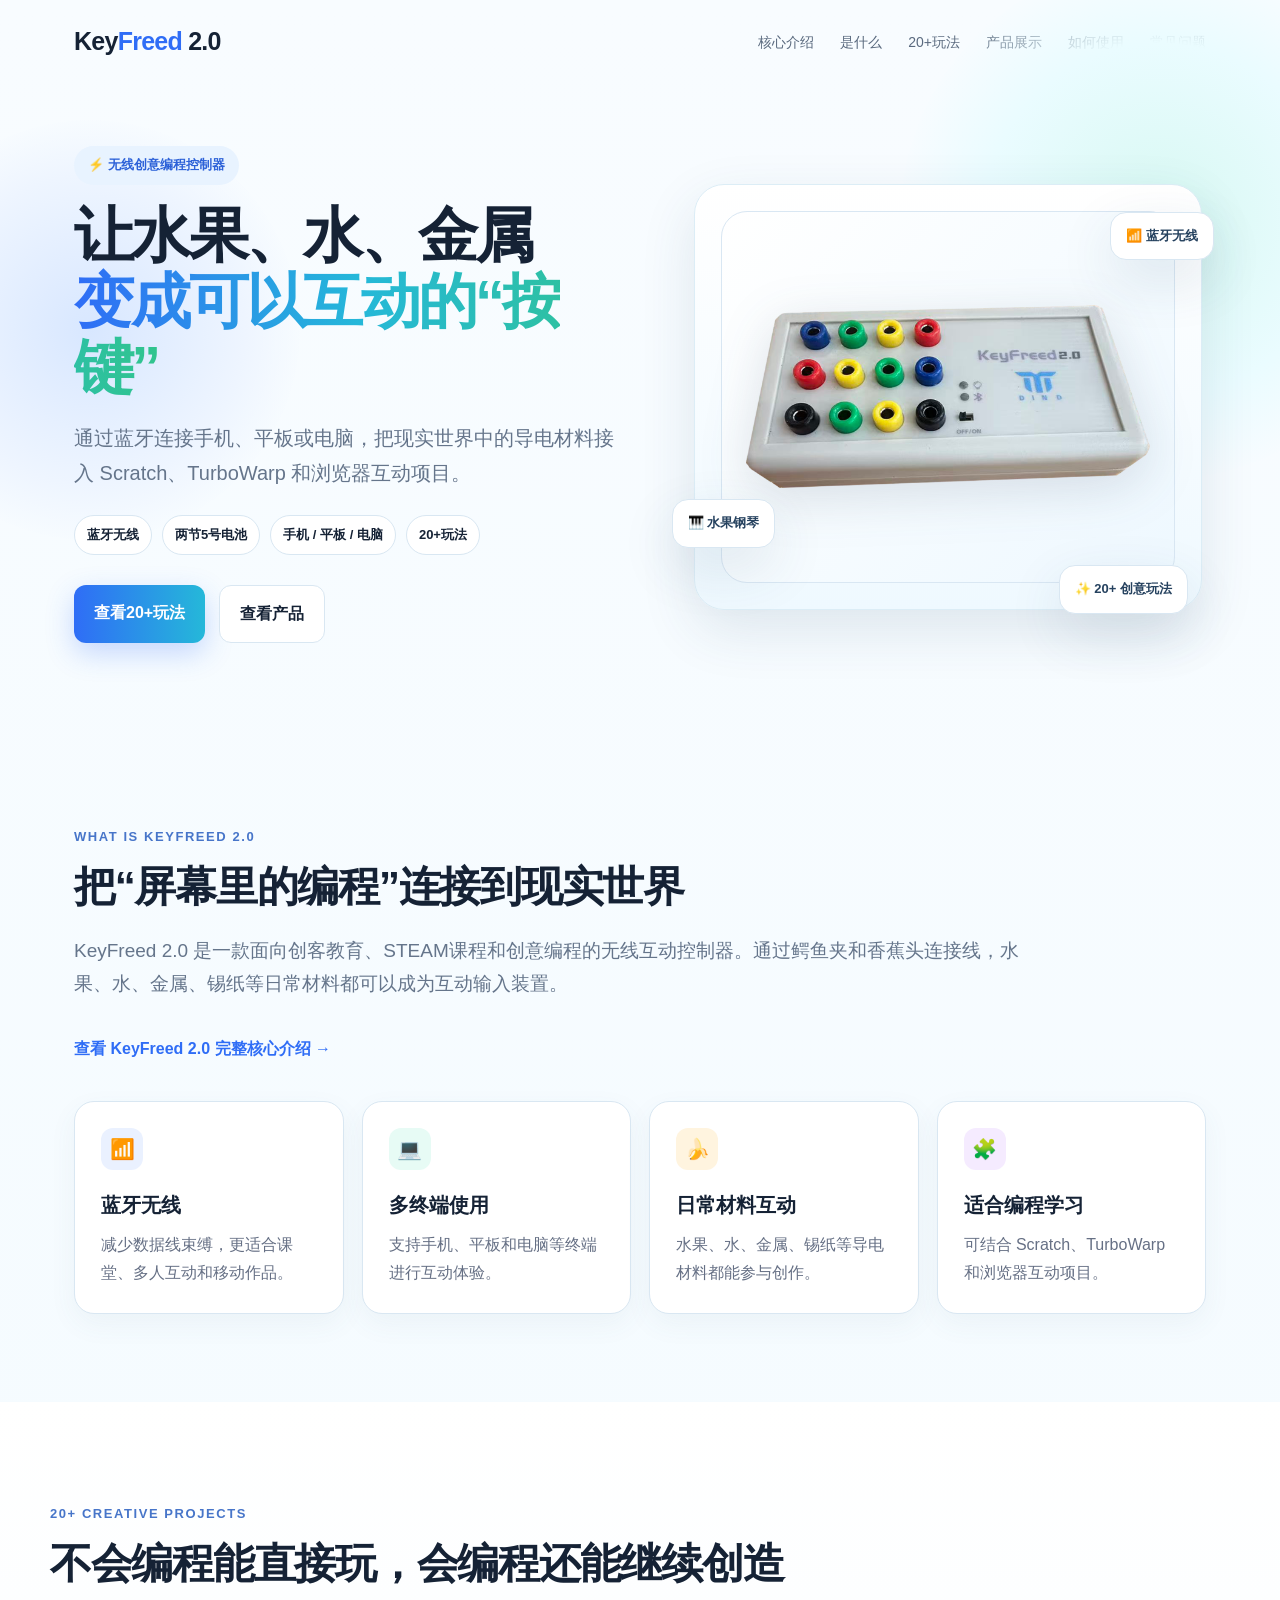
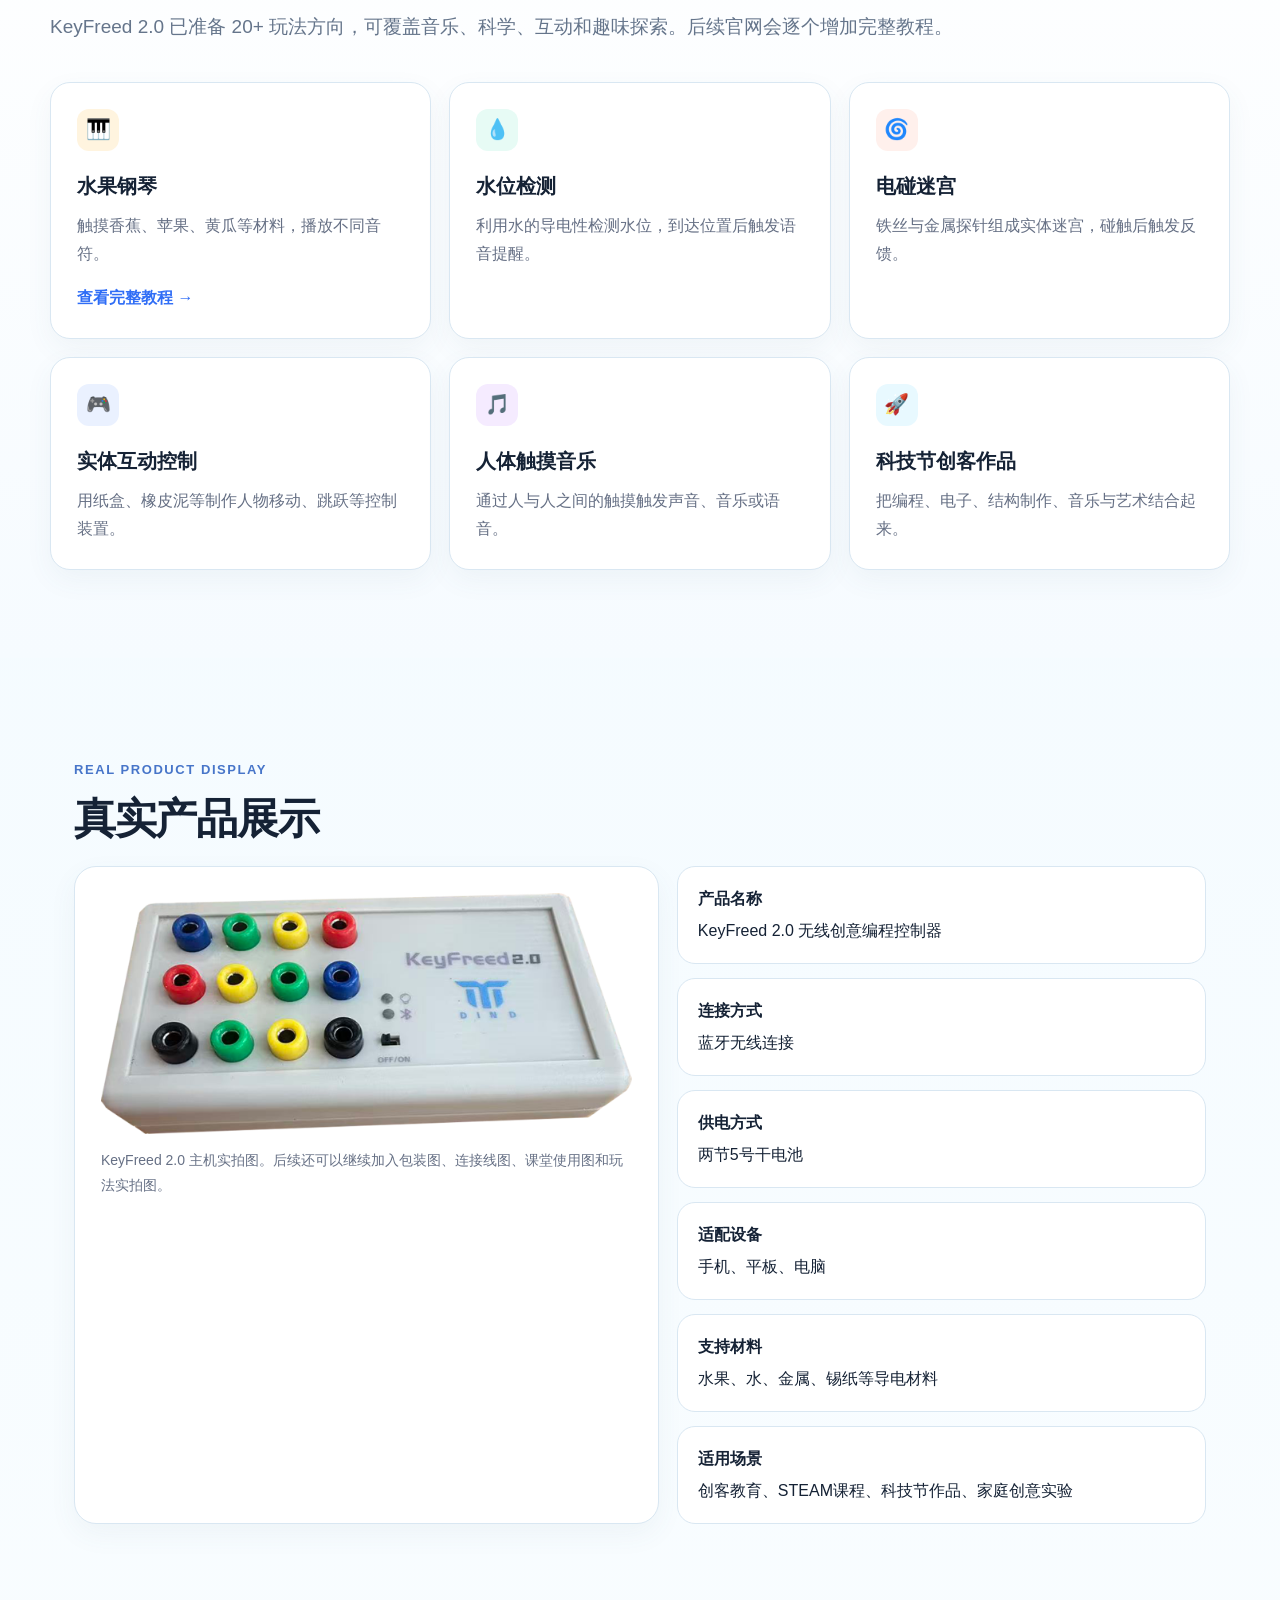
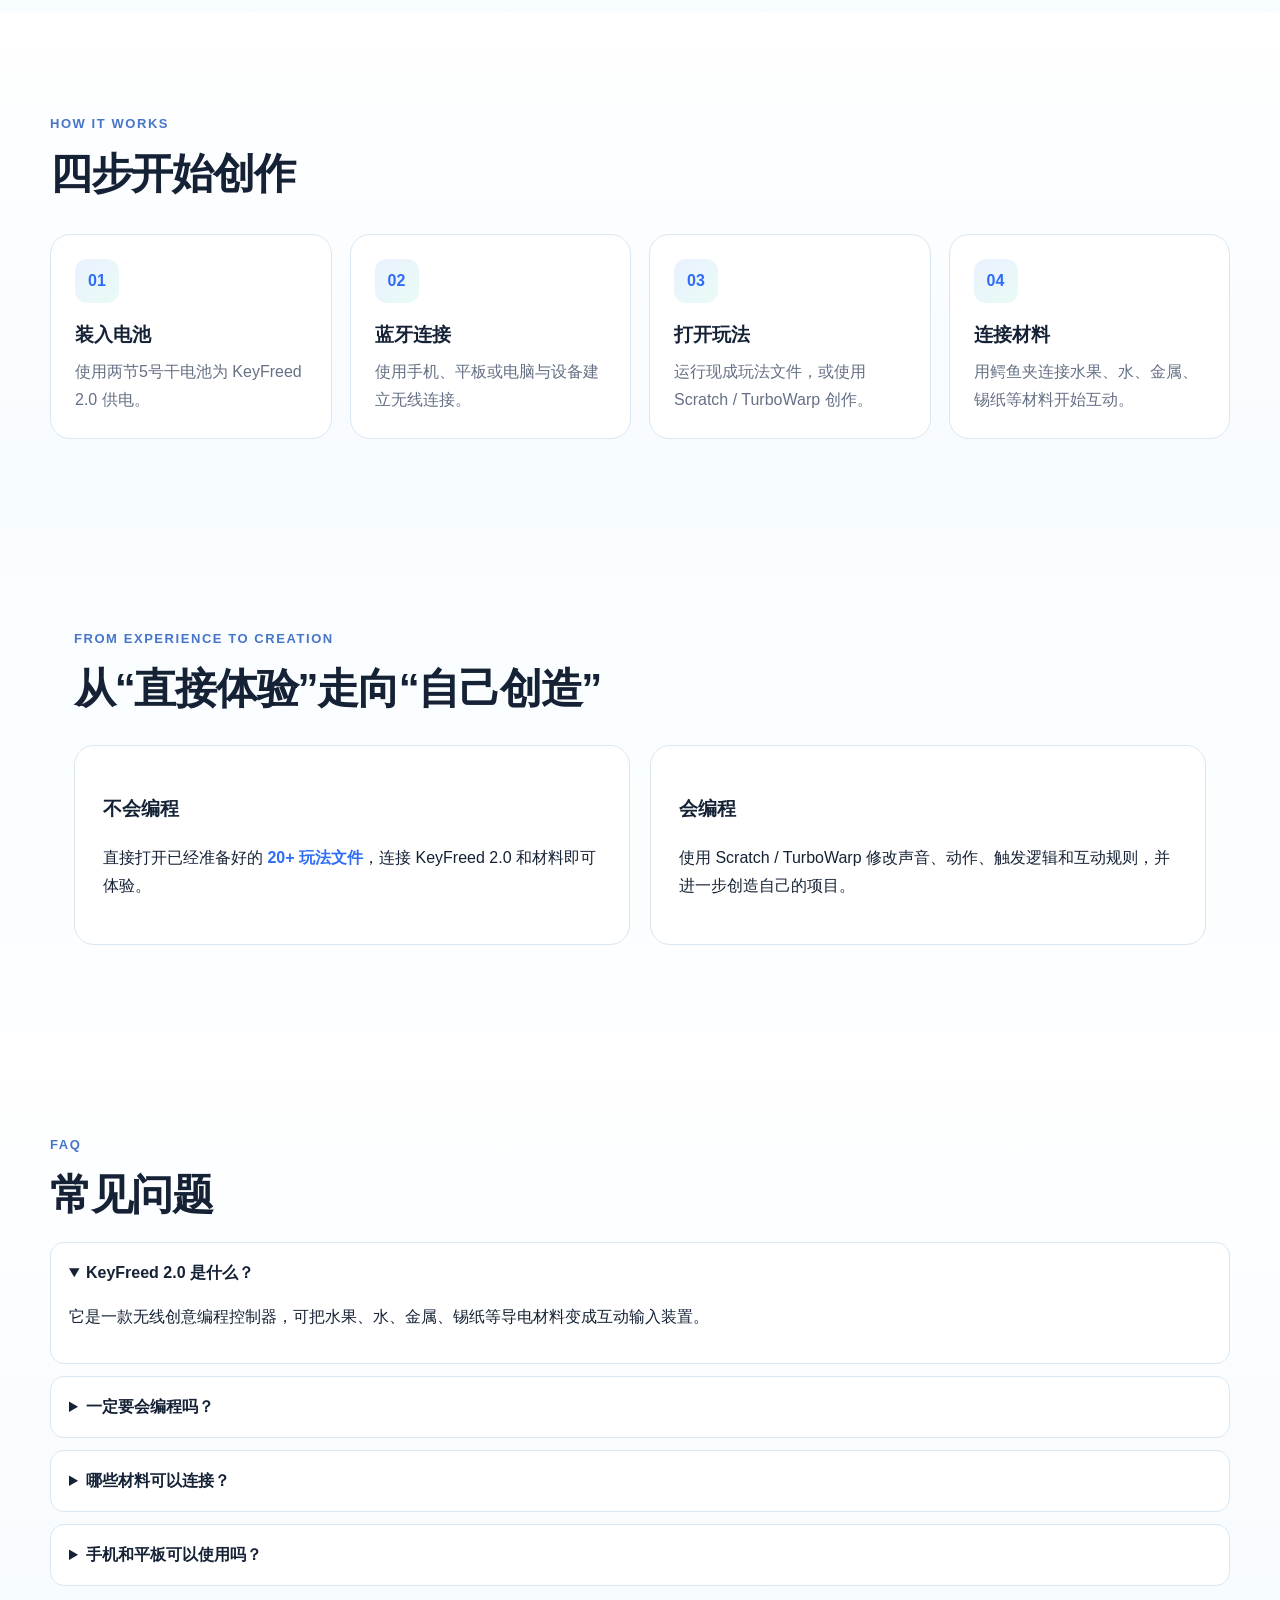
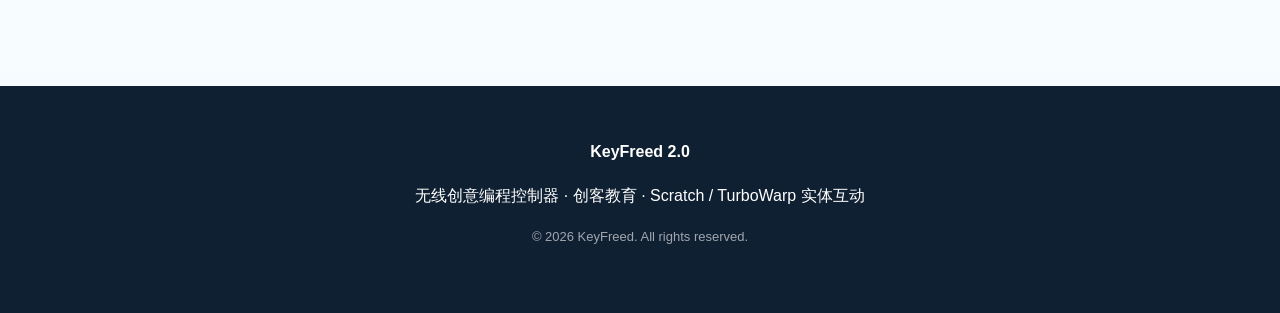
==== commit 34b9c5f9: "Add files via upload Add KeyFreed core introduction page" ====
--- a/index.html
+++ b/index.html
@@ -23,7 +23,7 @@
 <header class="hero">
 <nav class="nav">
   <div class="brand">Key<b>Freed</b> 2.0</div>
-  <div class="navlinks"><a href="#what">是什么</a><a href="#uses">20+玩法</a><a href="#product">产品展示</a><a href="#how">如何使用</a><a href="#faq">常见问题</a></div>
+  <div class="navlinks"><a href="what-is-keyfreed.html">核心介绍</a><a href="#what">是什么</a><a href="#uses">20+玩法</a><a href="#product">产品展示</a><a href="#how">如何使用</a><a href="#faq">常见问题</a></div>
 </nav>
 <div class="hero-inner">
   <div>
@@ -51,6 +51,7 @@
   <p class="eyebrow">WHAT IS KEYFREED 2.0</p>
   <h2>把“屏幕里的编程”连接到现实世界</h2>
   <p class="intro">KeyFreed 2.0 是一款面向创客教育、STEAM课程和创意编程的无线互动控制器。通过鳄鱼夹和香蕉头连接线，水果、水、金属、锡纸等日常材料都可以成为互动输入装置。</p>
+<p><a class="play-link" href="what-is-keyfreed.html">查看 KeyFreed 2.0 完整核心介绍 →</a></p>
   <div class="grid4">
     <div class="card"><div class="icon i1">📶</div><h3>蓝牙无线</h3><p>减少数据线束缚，更适合课堂、多人互动和移动作品。</p></div>
     <div class="card"><div class="icon i2">💻</div><h3>多终端使用</h3><p>支持手机、平板和电脑等终端进行互动体验。</p></div>
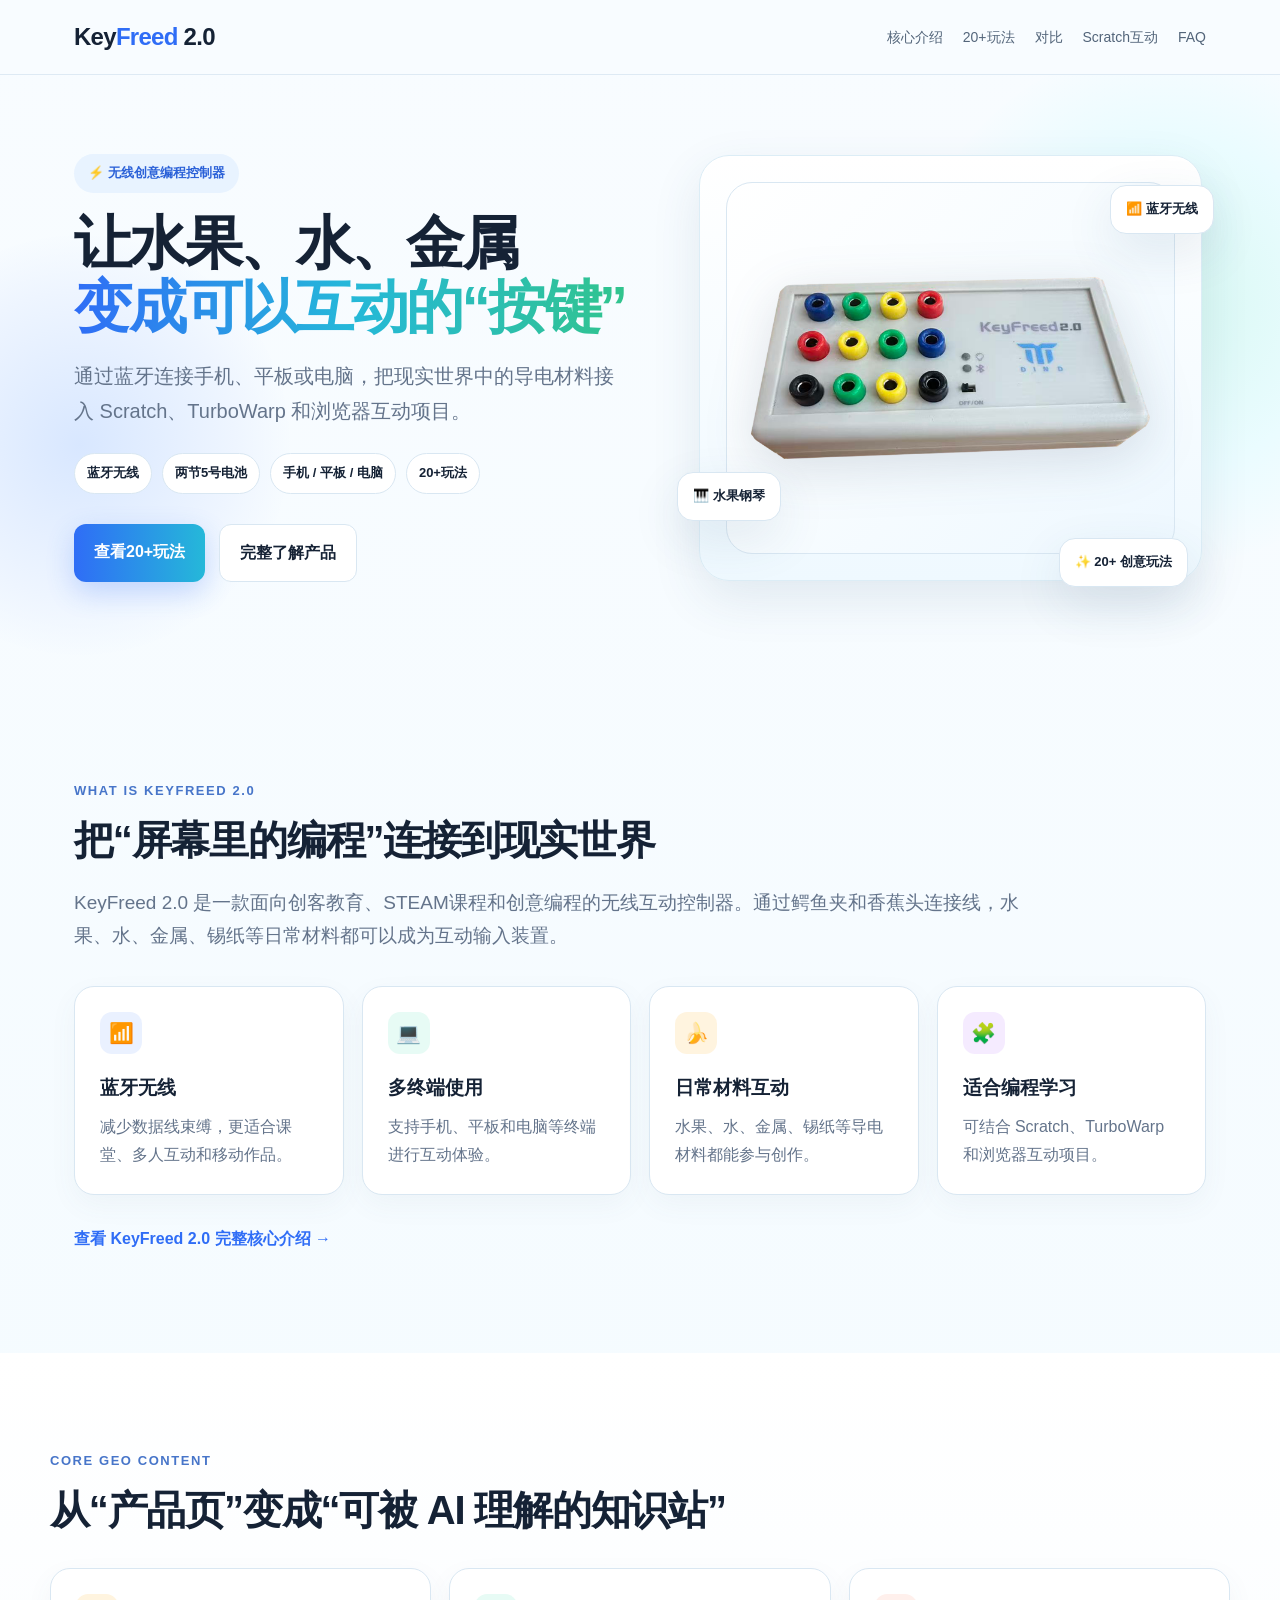
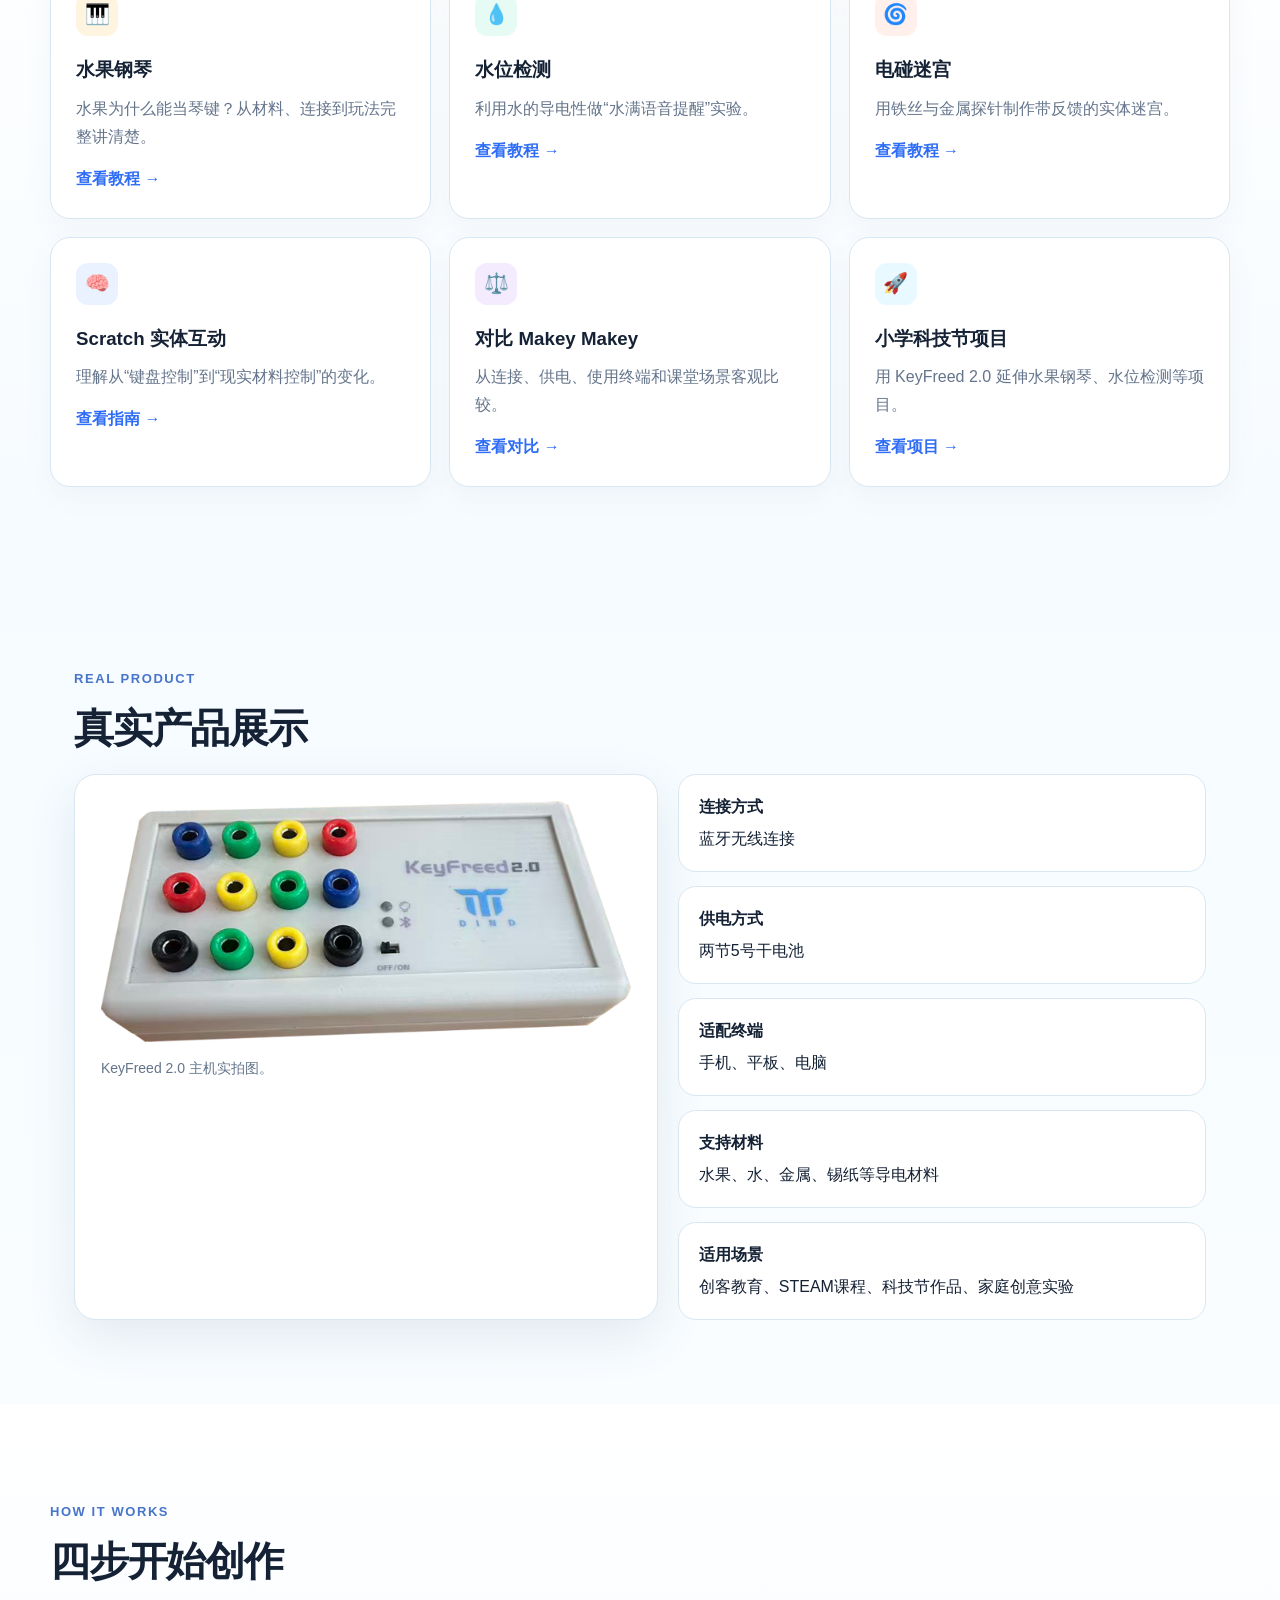
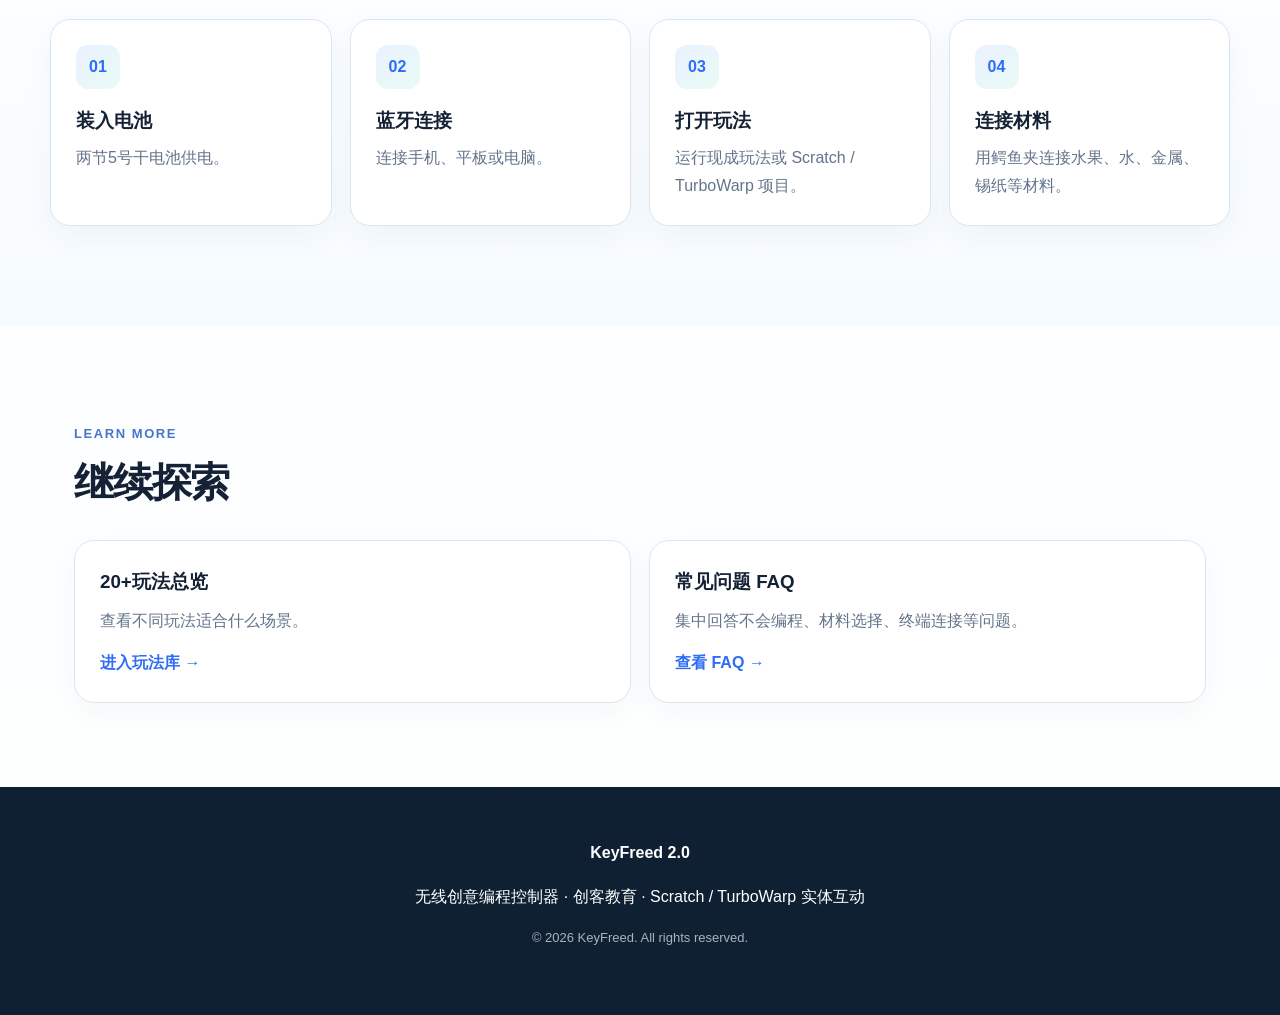
==== commit 2b68bf44: "Add files via upload Publish complete KeyFreed website" ====
--- a/index.html
+++ b/index.html
@@ -1,128 +1,51 @@
-<!DOCTYPE html>
-<html lang="zh-CN">
-<head>
-<meta charset="UTF-8">
-<meta name="viewport" content="width=device-width, initial-scale=1.0">
+<!DOCTYPE html><html lang="zh-CN"><head>
+<meta charset="UTF-8"><meta name="viewport" content="width=device-width, initial-scale=1.0">
 <title>KeyFreed 2.0 无线创意编程控制器｜Scratch / TurboWarp 实体互动与创客教育</title>
 <meta name="description" content="KeyFreed 2.0 是一款无线创意编程控制器，通过蓝牙连接手机、平板或电脑，把水果、水、金属、锡纸等导电材料变成互动输入装置，适合创客教育、STEAM课程和科技节项目。">
-<meta name="robots" content="index,follow,max-image-preview:large,max-snippet:-1,max-video-preview:-1">
-<link rel="canonical" href="https://dingdaolee-spec.github.io/keyfreed-website/">
-<link rel="stylesheet" href="styles.css">
-<script type="application/ld+json">
-{
- "@context":"https://schema.org",
- "@type":"Product",
- "name":"KeyFreed 2.0",
- "description":"无线创意编程控制器，通过蓝牙连接手机、平板或电脑，把水果、水、金属、锡纸等日常材料变成互动输入装置。",
- "brand":{"@type":"Brand","name":"KeyFreed"},
- "category":"创客教育硬件"
-}
-</script>
-</head>
-<body>
-<header class="hero">
-<nav class="nav">
-  <div class="brand">Key<b>Freed</b> 2.0</div>
-  <div class="navlinks"><a href="what-is-keyfreed.html">核心介绍</a><a href="#what">是什么</a><a href="#uses">20+玩法</a><a href="#product">产品展示</a><a href="#how">如何使用</a><a href="#faq">常见问题</a></div>
-</nav>
-<div class="hero-inner">
-  <div>
-    <div class="badge">⚡ 无线创意编程控制器</div>
-    <h1>让水果、水、金属<br><em>变成可以互动的“按键”</em></h1>
-    <p class="lead">通过蓝牙连接手机、平板或电脑，把现实世界中的导电材料接入 Scratch、TurboWarp 和浏览器互动项目。</p>
-    <div class="pills"><span class="pill">蓝牙无线</span><span class="pill">两节5号电池</span><span class="pill">手机 / 平板 / 电脑</span><span class="pill">20+玩法</span></div>
-    <div class="actions"><a class="btn primary" href="#uses">查看20+玩法</a><a class="btn secondary" href="#product">查看产品</a></div>
-  </div>
-  <div class="product-wrap">
-    <div class="product-card">
-      <div class="product-stage">
-        <img src="keyfreed-product.png" alt="KeyFreed 2.0 无线创意编程控制器产品实拍图">
-      </div>
-    </div>
-    <div class="float-card f1">📶 蓝牙无线</div>
-    <div class="float-card f2">🎹 水果钢琴</div>
-    <div class="float-card f3">✨ 20+ 创意玩法</div>
-  </div>
-</div>
-</header>
-
+<meta name="robots" content="index,follow,max-image-preview:large,max-snippet:-1,max-video-preview:-1"><link rel="canonical" href="https://dingdaolee-spec.github.io/keyfreed-website/"><link rel="stylesheet" href="styles.css">
+<script type="application/ld+json">{"@context":"https://schema.org","@type":"Product","name":"KeyFreed 2.0","description":"无线创意编程控制器，通过蓝牙连接手机、平板或电脑，把水果、水、金属、锡纸等导电材料变成互动输入装置。","brand":{"@type":"Brand","name":"KeyFreed"},"image":"https://dingdaolee-spec.github.io/keyfreed-website/keyfreed-product.png"}</script>
+</head><body><div class="site-nav"><div class="nav-inner">
+    <a class="brand" href="./">Key<b>Freed</b> 2.0</a>
+    <div class="navlinks">
+      <a href="what-is-keyfreed.html">核心介绍</a>
+      <a href="projects.html">20+玩法</a>
+      <a href="keyfreed-vs-makey-makey.html">对比</a>
+      <a href="scratch-physical-computing.html">Scratch互动</a>
+      <a href="faq.html">FAQ</a>
+    </div></div></div>
+<header class="hero"><div class="hero-inner"><div><div class="badge">⚡ 无线创意编程控制器</div>
+<h1>让水果、水、金属<br><em>变成可以互动的“按键”</em></h1>
+<p class="lead">通过蓝牙连接手机、平板或电脑，把现实世界中的导电材料接入 Scratch、TurboWarp 和浏览器互动项目。</p>
+<div class="pills"><span class="pill">蓝牙无线</span><span class="pill">两节5号电池</span><span class="pill">手机 / 平板 / 电脑</span><span class="pill">20+玩法</span></div>
+<div class="actions"><a class="btn primary" href="projects.html">查看20+玩法</a><a class="btn secondary" href="what-is-keyfreed.html">完整了解产品</a></div></div>
+<div class="product-wrap"><div class="product-card"><div class="product-stage"><img src="keyfreed-product.png" alt="KeyFreed 2.0 无线创意编程控制器实拍图"></div></div><div class="float-card f1">📶 蓝牙无线</div><div class="float-card f2">🎹 水果钢琴</div><div class="float-card f3">✨ 20+ 创意玩法</div></div>
+</div></header>
 <main>
-<section id="what" class="section">
-  <p class="eyebrow">WHAT IS KEYFREED 2.0</p>
-  <h2>把“屏幕里的编程”连接到现实世界</h2>
-  <p class="intro">KeyFreed 2.0 是一款面向创客教育、STEAM课程和创意编程的无线互动控制器。通过鳄鱼夹和香蕉头连接线，水果、水、金属、锡纸等日常材料都可以成为互动输入装置。</p>
+<section class="section"><p class="eyebrow">WHAT IS KEYFREED 2.0</p><h2>把“屏幕里的编程”连接到现实世界</h2>
+<p class="intro">KeyFreed 2.0 是一款面向创客教育、STEAM课程和创意编程的无线互动控制器。通过鳄鱼夹和香蕉头连接线，水果、水、金属、锡纸等日常材料都可以成为互动输入装置。</p>
+<div class="grid4">
+<div class="card"><div class="icon i1">📶</div><h3>蓝牙无线</h3><p>减少数据线束缚，更适合课堂、多人互动和移动作品。</p></div>
+<div class="card"><div class="icon i2">💻</div><h3>多终端使用</h3><p>支持手机、平板和电脑等终端进行互动体验。</p></div>
+<div class="card"><div class="icon i3">🍌</div><h3>日常材料互动</h3><p>水果、水、金属、锡纸等导电材料都能参与创作。</p></div>
+<div class="card"><div class="icon i4">🧩</div><h3>适合编程学习</h3><p>可结合 Scratch、TurboWarp 和浏览器互动项目。</p></div></div>
 <p><a class="play-link" href="what-is-keyfreed.html">查看 KeyFreed 2.0 完整核心介绍 →</a></p>
-  <div class="grid4">
-    <div class="card"><div class="icon i1">📶</div><h3>蓝牙无线</h3><p>减少数据线束缚，更适合课堂、多人互动和移动作品。</p></div>
-    <div class="card"><div class="icon i2">💻</div><h3>多终端使用</h3><p>支持手机、平板和电脑等终端进行互动体验。</p></div>
-    <div class="card"><div class="icon i3">🍌</div><h3>日常材料互动</h3><p>水果、水、金属、锡纸等导电材料都能参与创作。</p></div>
-    <div class="card"><div class="icon i4">🧩</div><h3>适合编程学习</h3><p>可结合 Scratch、TurboWarp 和浏览器互动项目。</p></div>
-  </div>
 </section>
-
-<section id="uses" class="section alt">
-  <p class="eyebrow">20+ CREATIVE PROJECTS</p>
-  <h2>不会编程能直接玩，会编程还能继续创造</h2>
-  <p class="intro">KeyFreed 2.0 已准备 20+ 玩法方向，可覆盖音乐、科学、互动和趣味探索。后续官网会逐个增加完整教程。</p>
-  <div class="cards">
-    <div class="card"><div class="icon i3">🎹</div><h3>水果钢琴</h3><p>触摸香蕉、苹果、黄瓜等材料，播放不同音符。</p><a class="play-link" href="fruit-piano.html">查看完整教程 →</a></div>
-    <div class="card"><div class="icon i2">💧</div><h3>水位检测</h3><p>利用水的导电性检测水位，到达位置后触发语音提醒。</p></div>
-    <div class="card"><div class="icon i6">🌀</div><h3>电碰迷宫</h3><p>铁丝与金属探针组成实体迷宫，碰触后触发反馈。</p></div>
-    <div class="card"><div class="icon i1">🎮</div><h3>实体互动控制</h3><p>用纸盒、橡皮泥等制作人物移动、跳跃等控制装置。</p></div>
-    <div class="card"><div class="icon i4">🎵</div><h3>人体触摸音乐</h3><p>通过人与人之间的触摸触发声音、音乐或语音。</p></div>
-    <div class="card"><div class="icon i5">🚀</div><h3>科技节创客作品</h3><p>把编程、电子、结构制作、音乐与艺术结合起来。</p></div>
-  </div>
+<section class="section alt"><p class="eyebrow">CORE GEO CONTENT</p><h2>从“产品页”变成“可被 AI 理解的知识站”</h2>
+<div class="cards">
+<div class="card"><div class="icon i3">🎹</div><h3>水果钢琴</h3><p>水果为什么能当琴键？从材料、连接到玩法完整讲清楚。</p><a class="play-link" href="fruit-piano.html">查看教程 →</a></div>
+<div class="card"><div class="icon i2">💧</div><h3>水位检测</h3><p>利用水的导电性做“水满语音提醒”实验。</p><a class="play-link" href="water-level-sensor.html">查看教程 →</a></div>
+<div class="card"><div class="icon i6">🌀</div><h3>电碰迷宫</h3><p>用铁丝与金属探针制作带反馈的实体迷宫。</p><a class="play-link" href="wire-maze.html">查看教程 →</a></div>
+<div class="card"><div class="icon i1">🧠</div><h3>Scratch 实体互动</h3><p>理解从“键盘控制”到“现实材料控制”的变化。</p><a class="play-link" href="scratch-physical-computing.html">查看指南 →</a></div>
+<div class="card"><div class="icon i4">⚖️</div><h3>对比 Makey Makey</h3><p>从连接、供电、使用终端和课堂场景客观比较。</p><a class="play-link" href="keyfreed-vs-makey-makey.html">查看对比 →</a></div>
+<div class="card"><div class="icon i5">🚀</div><h3>小学科技节项目</h3><p>用 KeyFreed 2.0 延伸水果钢琴、水位检测等项目。</p><a class="play-link" href="school-tech-fair-projects.html">查看项目 →</a></div>
+</div></section>
+<section class="section"><p class="eyebrow">REAL PRODUCT</p><h2>真实产品展示</h2>
+<div class="product-info"><div class="product-shot"><img src="keyfreed-product.png" alt="KeyFreed 2.0 主机实拍图"><p class="note">KeyFreed 2.0 主机实拍图。</p></div>
+<div class="specs"><div class="spec-item"><strong>连接方式</strong>蓝牙无线连接</div><div class="spec-item"><strong>供电方式</strong>两节5号干电池</div><div class="spec-item"><strong>适配终端</strong>手机、平板、电脑</div><div class="spec-item"><strong>支持材料</strong>水果、水、金属、锡纸等导电材料</div><div class="spec-item"><strong>适用场景</strong>创客教育、STEAM课程、科技节作品、家庭创意实验</div></div></div>
 </section>
-
-<section id="product" class="section">
-  <p class="eyebrow">REAL PRODUCT DISPLAY</p>
-  <h2>真实产品展示</h2>
-  <div class="product-info">
-    <div class="product-shot">
-      <img src="keyfreed-product.png" alt="KeyFreed 2.0 控制器实拍图">
-      <p class="note">KeyFreed 2.0 主机实拍图。后续还可以继续加入包装图、连接线图、课堂使用图和玩法实拍图。</p>
-    </div>
-    <div class="specs">
-      <div class="spec-item"><strong>产品名称</strong>KeyFreed 2.0 无线创意编程控制器</div>
-      <div class="spec-item"><strong>连接方式</strong>蓝牙无线连接</div>
-      <div class="spec-item"><strong>供电方式</strong>两节5号干电池</div>
-      <div class="spec-item"><strong>适配设备</strong>手机、平板、电脑</div>
-      <div class="spec-item"><strong>支持材料</strong>水果、水、金属、锡纸等导电材料</div>
-      <div class="spec-item"><strong>适用场景</strong>创客教育、STEAM课程、科技节作品、家庭创意实验</div>
-    </div>
-  </div>
-</section>
-
-<section id="how" class="section alt">
-  <p class="eyebrow">HOW IT WORKS</p>
-  <h2>四步开始创作</h2>
-  <ol class="steps">
-    <li><span>01</span><h3>装入电池</h3><p>使用两节5号干电池为 KeyFreed 2.0 供电。</p></li>
-    <li><span>02</span><h3>蓝牙连接</h3><p>使用手机、平板或电脑与设备建立无线连接。</p></li>
-    <li><span>03</span><h3>打开玩法</h3><p>运行现成玩法文件，或使用 Scratch / TurboWarp 创作。</p></li>
-    <li><span>04</span><h3>连接材料</h3><p>用鳄鱼夹连接水果、水、金属、锡纸等材料开始互动。</p></li>
-  </ol>
-</section>
-
-<section class="section">
-  <p class="eyebrow">FROM EXPERIENCE TO CREATION</p>
-  <h2>从“直接体验”走向“自己创造”</h2>
-  <div class="twocol">
-    <div class="info-panel"><h3>不会编程</h3><p>直接打开已经准备好的 <strong>20+ 玩法文件</strong>，连接 KeyFreed 2.0 和材料即可体验。</p></div>
-    <div class="info-panel"><h3>会编程</h3><p>使用 Scratch / TurboWarp 修改声音、动作、触发逻辑和互动规则，并进一步创造自己的项目。</p></div>
-  </div>
-</section>
-
-<section id="faq" class="section alt">
-  <p class="eyebrow">FAQ</p>
-  <h2>常见问题</h2>
-  <details open><summary>KeyFreed 2.0 是什么？</summary><p>它是一款无线创意编程控制器，可把水果、水、金属、锡纸等导电材料变成互动输入装置。</p></details>
-  <details><summary>一定要会编程吗？</summary><p>不一定。初学者可以直接使用现成玩法文件；有编程基础的用户可以继续修改和创作。</p></details>
-  <details><summary>哪些材料可以连接？</summary><p>水果、水、金属、锡纸、硬币、钥匙等具有一定导电能力的材料都可以尝试。</p></details>
-  <details><summary>手机和平板可以使用吗？</summary><p>可以。KeyFreed 2.0 支持通过蓝牙与手机、平板和电脑进行连接与互动。</p></details>
-</section>
-</main>
-
-<footer><strong>KeyFreed 2.0</strong><p>无线创意编程控制器 · 创客教育 · Scratch / TurboWarp 实体互动</p><p class="small">© 2026 KeyFreed. All rights reserved.</p></footer>
-</body>
-</html>
+<section class="section alt"><p class="eyebrow">HOW IT WORKS</p><h2>四步开始创作</h2>
+<ol class="steps"><li><span>01</span><h3>装入电池</h3><p>两节5号干电池供电。</p></li><li><span>02</span><h3>蓝牙连接</h3><p>连接手机、平板或电脑。</p></li><li><span>03</span><h3>打开玩法</h3><p>运行现成玩法或 Scratch / TurboWarp 项目。</p></li><li><span>04</span><h3>连接材料</h3><p>用鳄鱼夹连接水果、水、金属、锡纸等材料。</p></li></ol></section>
+<section class="section"><p class="eyebrow">LEARN MORE</p><h2>继续探索</h2><div class="linkgrid">
+<div class="link-card"><h3>20+玩法总览</h3><p>查看不同玩法适合什么场景。</p><a class="play-link" href="projects.html">进入玩法库 →</a></div>
+<div class="link-card"><h3>常见问题 FAQ</h3><p>集中回答不会编程、材料选择、终端连接等问题。</p><a class="play-link" href="faq.html">查看 FAQ →</a></div></div></section>
+</main><footer><strong>KeyFreed 2.0</strong><p>无线创意编程控制器 · 创客教育 · Scratch / TurboWarp 实体互动</p><p class="small">© 2026 KeyFreed. All rights reserved.</p></footer></body></html>
--- a/styles.css
+++ b/styles.css
@@ -1,122 +1,53 @@
 
 :root{
-  --bg:#f7fbff;
-  --surface:#ffffff;
-  --surface-soft:#eef8ff;
-  --surface-soft-2:#eefbf6;
-  --text:#152235;
-  --muted:#65758b;
-  --blue:#2f6df6;
-  --cyan:#25b8d9;
-  --green:#31c48d;
-  --yellow:#ffd45c;
-  --orange:#ff9f57;
-  --line:#d9e7f2;
-  --shadow:0 20px 55px rgba(39,72,108,.12);
+  --bg:#f6fbff;--surface:#fff;--surface2:#eff8ff;--text:#152235;--muted:#64748b;
+  --blue:#2f6df6;--cyan:#25b8d9;--green:#31c48d;--yellow:#ffd45c;--orange:#ff9f57;
+  --line:#d9e7f2;--shadow:0 18px 50px rgba(43,79,116,.11)
 }
-*{box-sizing:border-box}
-html{scroll-behavior:smooth}
-body{
-  margin:0;
-  font-family:Arial,"Microsoft YaHei",sans-serif;
-  color:var(--text);
-  background:linear-gradient(180deg,#f8fcff 0%,#f4fbff 40%,#ffffff 100%);
-  line-height:1.75
-}
+*{box-sizing:border-box}html{scroll-behavior:smooth}
+body{margin:0;font-family:Arial,"Microsoft YaHei",sans-serif;color:var(--text);background:linear-gradient(180deg,#f8fcff,#f4fbff 45%,#fff);line-height:1.75}
 a{text-decoration:none;color:inherit}
-.nav{max-width:1180px;margin:auto;padding:20px 24px;display:flex;justify-content:space-between;align-items:center}
-.brand{font-size:25px;font-weight:900;letter-spacing:-.03em}
-.brand b{color:var(--blue)}
-.navlinks{display:flex;gap:26px;color:#59697e;font-size:14px}
-.hero{position:relative;overflow:hidden}
-.hero:before,.hero:after{content:"";position:absolute;border-radius:50%;pointer-events:none}
-.hero:before{width:520px;height:520px;right:-140px;top:-40px;background:radial-gradient(circle,#d7f8f2 0%,#eafcff 48%,transparent 72%)}
-.hero:after{width:420px;height:420px;left:-120px;top:120px;background:radial-gradient(circle,#d8e7ff 0%,#eef5ff 52%,transparent 72%)}
-.hero-inner{max-width:1180px;margin:auto;padding:62px 24px 82px;display:grid;grid-template-columns:1.02fr .98fr;gap:54px;align-items:center;position:relative;z-index:2}
-.badge{display:inline-flex;align-items:center;gap:8px;background:#e8f3ff;color:#2c61d8;padding:8px 14px;border-radius:999px;font-weight:800;font-size:13px}
-.hero h1{font-size:60px;line-height:1.1;margin:18px 0 20px;letter-spacing:-.045em}
+.site-nav{position:sticky;top:0;z-index:20;background:rgba(248,252,255,.92);backdrop-filter:blur(14px);border-bottom:1px solid rgba(217,231,242,.8)}
+.nav-inner{max-width:1180px;margin:auto;padding:16px 24px;display:flex;justify-content:space-between;align-items:center;gap:24px}
+.brand{font-size:24px;font-weight:900;letter-spacing:-.03em}.brand b{color:var(--blue)}
+.navlinks{display:flex;gap:20px;align-items:center;font-size:14px;color:#53657a}.navlinks a:hover{color:var(--blue)}
+.hero{position:relative;overflow:hidden}.hero:before,.hero:after{content:"";position:absolute;border-radius:50%;pointer-events:none}
+.hero:before{width:520px;height:520px;right:-150px;top:-30px;background:radial-gradient(circle,#d7f8f2 0,#eafcff 45%,transparent 72%)}
+.hero:after{width:420px;height:420px;left:-130px;top:160px;background:radial-gradient(circle,#d8e7ff 0,#eef5ff 52%,transparent 72%)}
+.hero-inner{max-width:1180px;margin:auto;padding:68px 24px 90px;display:grid;grid-template-columns:1.03fr .97fr;gap:54px;align-items:center;position:relative;z-index:2}
+.badge{display:inline-flex;gap:8px;align-items:center;background:#e8f3ff;color:#2b61d8;padding:8px 14px;border-radius:999px;font-weight:900;font-size:13px}
+.hero h1{font-size:58px;line-height:1.1;margin:18px 0 20px;letter-spacing:-.045em}
 .hero h1 em{font-style:normal;background:linear-gradient(90deg,var(--blue),var(--cyan),var(--green));-webkit-background-clip:text;background-clip:text;color:transparent}
-.lead{font-size:20px;color:var(--muted);max-width:690px}
-.pills{display:flex;flex-wrap:wrap;gap:10px;margin-top:24px}
-.pill{background:#fff;border:1px solid var(--line);padding:8px 12px;border-radius:999px;font-size:13px;font-weight:800}
-.actions{display:flex;gap:14px;margin-top:30px}
-.btn{padding:14px 20px;border-radius:12px;font-weight:900}
-.primary{background:linear-gradient(90deg,var(--blue),var(--cyan));color:#fff;box-shadow:0 10px 28px rgba(47,109,246,.25)}
-.secondary{background:#fff;border:1px solid var(--line)}
-.product-wrap{position:relative;min-height:450px}
-.product-card{
-  position:absolute;inset:14px 4px 10px 16px;background:linear-gradient(180deg,#ffffff,#eff9ff);
-  border:1px solid #dcedf6;border-radius:30px;box-shadow:var(--shadow);padding:26px
-}
-.product-stage{
-  background:linear-gradient(135deg,#ffffff 0%,#f7fcff 45%,#eef8ff 100%);
-  border:1px solid #d9e7f3;border-radius:26px;height:100%;display:flex;align-items:center;justify-content:center;padding:24px
-}
-.product-stage img{
-  max-width:100%;max-height:340px;display:block;object-fit:contain;filter:drop-shadow(0 12px 25px rgba(44,60,84,.15))
-}
-.float-card{
-  position:absolute;background:#fff;border:1px solid var(--line);box-shadow:var(--shadow);border-radius:16px;padding:12px 15px;font-size:13px;font-weight:900;color:#26425f
-}
+.lead{font-size:20px;color:var(--muted);max-width:720px}
+.pills{display:flex;flex-wrap:wrap;gap:10px;margin-top:24px}.pill{background:#fff;border:1px solid var(--line);padding:8px 12px;border-radius:999px;font-size:13px;font-weight:800}
+.actions{display:flex;gap:14px;margin-top:30px;flex-wrap:wrap}.btn{padding:14px 20px;border-radius:12px;font-weight:900}
+.primary{background:linear-gradient(90deg,var(--blue),var(--cyan));color:#fff;box-shadow:0 10px 28px rgba(47,109,246,.24)}.secondary{background:#fff;border:1px solid var(--line)}
+.product-wrap{position:relative;min-height:450px}.product-card{position:absolute;inset:12px 4px 12px 16px;background:linear-gradient(180deg,#fff,#eff9ff);border:1px solid #dcedf6;border-radius:30px;box-shadow:var(--shadow);padding:26px}
+.product-stage{height:100%;display:flex;align-items:center;justify-content:center;padding:24px;border-radius:26px;border:1px solid var(--line);background:linear-gradient(135deg,#fff,#f7fcff 50%,#eef8ff)}
+.product-stage img{max-width:100%;max-height:340px;object-fit:contain;filter:drop-shadow(0 12px 25px rgba(44,60,84,.15))}
+.float-card{position:absolute;background:#fff;border:1px solid var(--line);box-shadow:var(--shadow);border-radius:16px;padding:12px 15px;font-size:13px;font-weight:900}
 .f1{right:-8px;top:42px}.f2{left:-6px;bottom:72px}.f3{right:18px;bottom:6px}
-.section{max-width:1180px;margin:auto;padding:88px 24px}
-.section.alt{max-width:none;background:linear-gradient(180deg,#ffffff,#f6fbff)}
-.section.alt>*{max-width:1180px;margin-left:auto;margin-right:auto}
-.eyebrow{font-size:13px;letter-spacing:.12em;font-weight:900;color:#4775c9}
-.section h2{font-size:42px;line-height:1.18;margin:10px 0 22px;letter-spacing:-.03em}
-.intro{font-size:19px;color:var(--muted);max-width:950px}
-.grid4,.cards,.usage-grid{display:grid;gap:18px;margin-top:38px}
-.grid4{grid-template-columns:repeat(4,1fr)}
-.cards{grid-template-columns:repeat(3,1fr)}
-.usage-grid{grid-template-columns:1.1fr .9fr}
-.card{
-  background:#fff;border:1px solid var(--line);padding:26px;border-radius:20px;box-shadow:0 10px 28px rgba(74,101,125,.06)
-}
+.section{max-width:1180px;margin:auto;padding:84px 24px}.section.alt{max-width:none;background:linear-gradient(180deg,#fff,#f6fbff)}.section.alt>*{max-width:1180px;margin-left:auto;margin-right:auto}
+.eyebrow{font-size:13px;letter-spacing:.12em;font-weight:900;color:#4775c9}.section h2{font-size:40px;line-height:1.2;margin:10px 0 22px;letter-spacing:-.03em}
+.intro{font-size:19px;color:var(--muted);max-width:950px}.grid4,.cards,.steps,.twocol,.linkgrid{display:grid;gap:18px;margin-top:34px}
+.grid4{grid-template-columns:repeat(4,1fr)}.cards{grid-template-columns:repeat(3,1fr)}.steps{grid-template-columns:repeat(4,1fr)}.twocol{grid-template-columns:1fr 1fr}.linkgrid{grid-template-columns:repeat(2,1fr)}
+.card,.info-panel,.steps li,.link-card{background:#fff;border:1px solid var(--line);border-radius:20px;padding:25px;box-shadow:0 10px 28px rgba(74,101,125,.05)}
+.card h3,.info-panel h3,.link-card h3{margin:0 0 8px}.card p,.info-panel p,.link-card p{margin:0;color:var(--muted)}
 .icon{width:42px;height:42px;border-radius:12px;display:grid;place-items:center;font-size:20px;margin-bottom:18px}
 .i1{background:#eaf1ff}.i2{background:#e7fbf5}.i3{background:#fff4df}.i4{background:#f5ebff}.i5{background:#e8f9ff}.i6{background:#fff0ec}
-.card h3{margin:0 0 8px;font-size:20px}.card p{color:#667085;margin:0}
-.play-link{margin-top:16px;display:inline-block;color:var(--blue);font-weight:900}
-.steps{list-style:none;padding:0;margin:36px 0 0;display:grid;grid-template-columns:repeat(4,1fr);gap:18px}
-.steps li{background:#fff;border:1px solid var(--line);border-radius:20px;padding:24px}
-.steps span{width:44px;height:44px;border-radius:12px;background:linear-gradient(135deg,#eaf1ff,#e9fbf5);display:grid;place-items:center;font-weight:900;color:#2f6df6}
-.steps h3{margin:16px 0 6px}.steps p{margin:0;color:#667085}
-.twocol{display:grid;grid-template-columns:1fr 1fr;gap:20px;margin-top:32px}
-.info-panel{background:#fff;border:1px solid var(--line);border-radius:20px;padding:28px}
-.info-panel strong{color:var(--blue)}
-.product-info{display:grid;grid-template-columns:1.05fr .95fr;gap:18px}
-.product-shot{
-  background:#fff;border:1px solid var(--line);border-radius:22px;padding:26px;box-shadow:0 10px 28px rgba(74,101,125,.06)
-}
-.product-shot img{width:100%;height:auto;display:block}
-.specs{display:grid;gap:14px}
-.spec-item{background:#fff;border:1px solid var(--line);border-radius:18px;padding:18px 20px}
-.spec-item strong{display:block;font-size:16px;margin-bottom:4px}
-.note{font-size:14px;color:#667085}
-details{background:#fff;border:1px solid var(--line);border-radius:14px;padding:16px 18px;margin:12px 0}
-summary{font-weight:800;cursor:pointer}
-footer{padding:52px 24px;text-align:center;background:#102033;color:#fff}
-.small{opacity:.6;font-size:13px}
-.article{max-width:930px;margin:36px auto 70px;background:#fff;border:1px solid var(--line);border-radius:24px;box-shadow:var(--shadow);padding:46px 38px}
-.article h1{font-size:42px;line-height:1.2;letter-spacing:-.03em}
-.article h2{margin-top:40px;font-size:28px}
-.article .lead{font-size:19px}
-.tip{background:linear-gradient(90deg,#edf5ff,#ebfbf7);border:1px solid #d9ebef;padding:18px 20px;border-radius:14px;margin:24px 0}
-.article ul,.article ol{padding-left:24px}
-.cta{margin-top:44px;padding:28px;border-radius:18px;background:linear-gradient(135deg,#153154,#19546c);color:#fff}
-.cta a{color:#9fe7ff;font-weight:900}
-.topbar{max-width:930px;margin:18px auto 0;padding:0 4px}
-.topbar a{color:#365e9a;font-weight:900}
-@media(max-width:980px){
-  .hero-inner,.usage-grid,.product-info{grid-template-columns:1fr}
-  .hero h1{font-size:48px}
-  .product-wrap{min-height:390px}
-  .grid4,.cards,.steps,.twocol{grid-template-columns:1fr 1fr}
-}
-@media(max-width:580px){
-  .navlinks{display:none}
-  .hero h1{font-size:36px}
-  .grid4,.cards,.steps,.twocol{grid-template-columns:1fr}
-  .section h2{font-size:32px}
-  .article{margin:18px 12px;padding:30px 22px}
-  .article h1{font-size:34px}
-}
+.play-link{margin-top:14px;display:inline-block;color:var(--blue);font-weight:900}
+.steps{list-style:none;padding:0}.steps span{width:44px;height:44px;border-radius:12px;background:linear-gradient(135deg,#eaf1ff,#e9fbf5);display:grid;place-items:center;font-weight:900;color:var(--blue)}
+.steps h3{margin:16px 0 6px}.steps p{margin:0;color:var(--muted)}
+.product-info{display:grid;grid-template-columns:1.05fr .95fr;gap:20px}.product-shot{background:#fff;border:1px solid var(--line);border-radius:22px;padding:26px;box-shadow:var(--shadow)}.product-shot img{width:100%;height:auto;display:block}
+.specs{display:grid;gap:14px}.spec-item{background:#fff;border:1px solid var(--line);border-radius:18px;padding:18px 20px}.spec-item strong{display:block;margin-bottom:4px}
+details{background:#fff;border:1px solid var(--line);border-radius:14px;padding:16px 18px;margin:12px 0}summary{font-weight:900;cursor:pointer}
+.article-shell{max-width:980px;margin:36px auto 72px;padding:0 18px}.article{background:#fff;border:1px solid var(--line);border-radius:24px;box-shadow:var(--shadow);padding:46px 40px}
+.article h1{font-size:42px;line-height:1.18;letter-spacing:-.03em;margin:18px 0 22px}.article h2{margin-top:42px;font-size:28px}.article h3{margin-top:26px}
+.article .lead{font-size:19px}.article ul,.article ol{padding-left:24px}.tip{background:linear-gradient(90deg,#edf5ff,#ebfbf7);border:1px solid #d9ebef;padding:18px 20px;border-radius:14px;margin:24px 0}
+.cta{margin-top:44px;padding:28px;border-radius:18px;background:linear-gradient(135deg,#153154,#19546c);color:#fff}.cta a{color:#9fe7ff;font-weight:900}
+.breadcrumb{max-width:980px;margin:18px auto 0;padding:0 22px}.breadcrumb a{color:#365e9a;font-weight:900}
+table{width:100%;border-collapse:collapse;margin:22px 0 28px}th,td{text-align:left;padding:13px;border-bottom:1px solid #e5edf3;vertical-align:top}th{background:#f7fbff}
+.note{font-size:14px;color:var(--muted)}
+footer{padding:52px 24px;text-align:center;background:#102033;color:#fff}.small{opacity:.65;font-size:13px}
+@media(max-width:980px){.hero-inner,.product-info{grid-template-columns:1fr}.hero h1{font-size:48px}.product-wrap{min-height:390px}.grid4,.cards,.steps,.twocol,.linkgrid{grid-template-columns:1fr 1fr}.navlinks{display:none}}
+@media(max-width:580px){.hero h1{font-size:36px}.grid4,.cards,.steps,.twocol,.linkgrid{grid-template-columns:1fr}.section h2{font-size:32px}.article{padding:30px 22px}.article h1{font-size:34px}}
